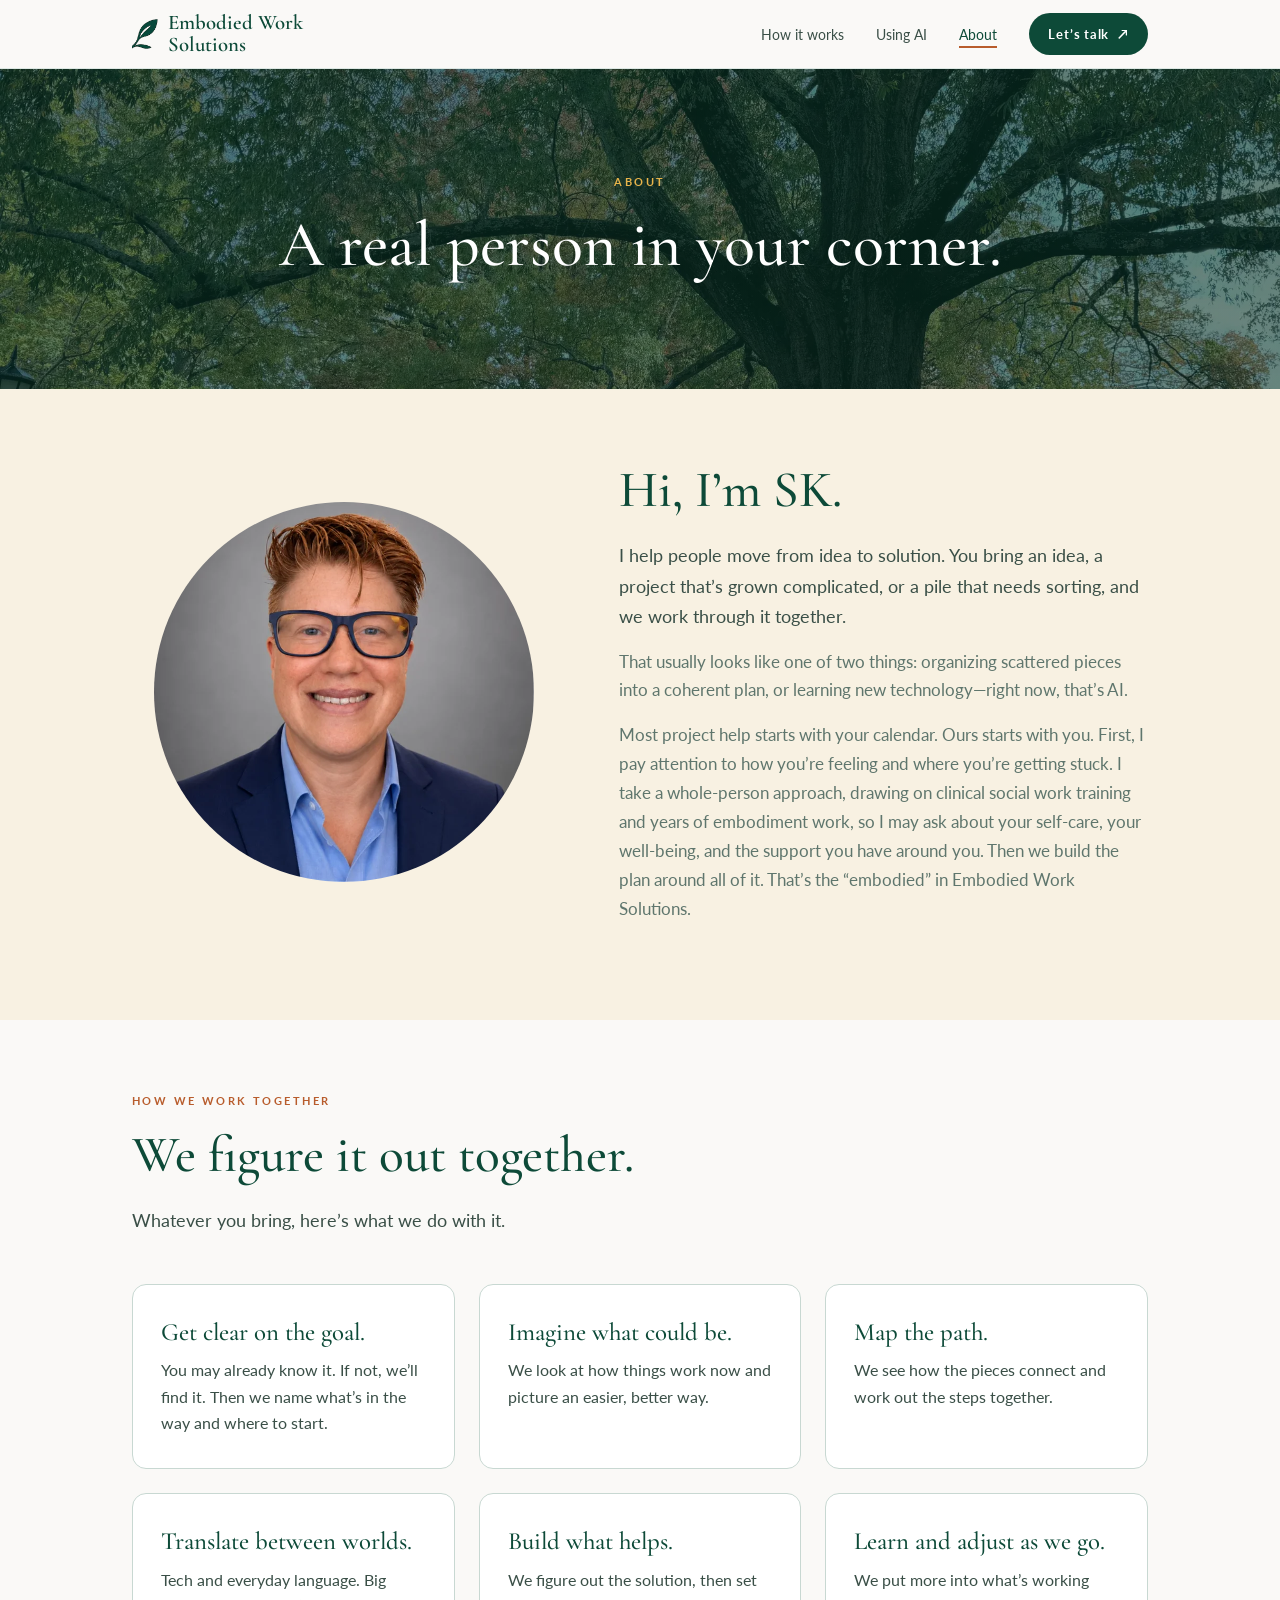
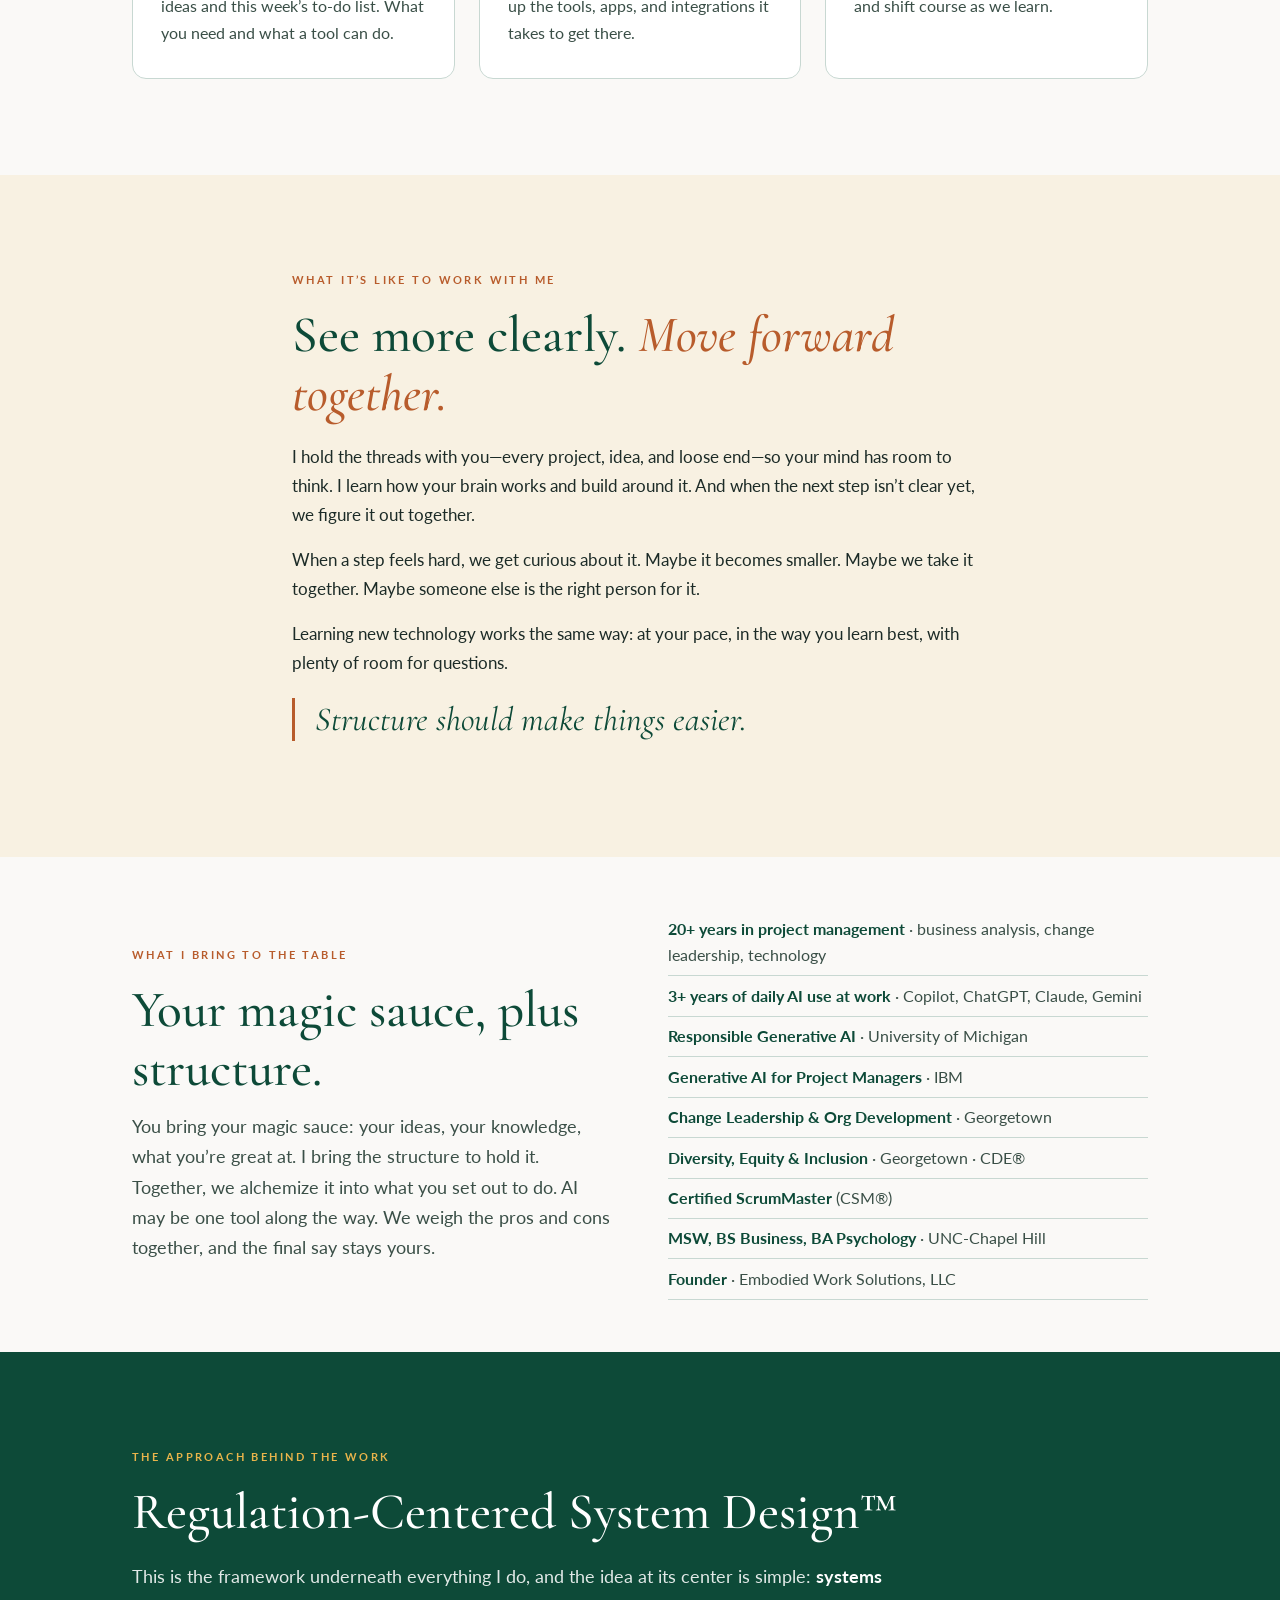
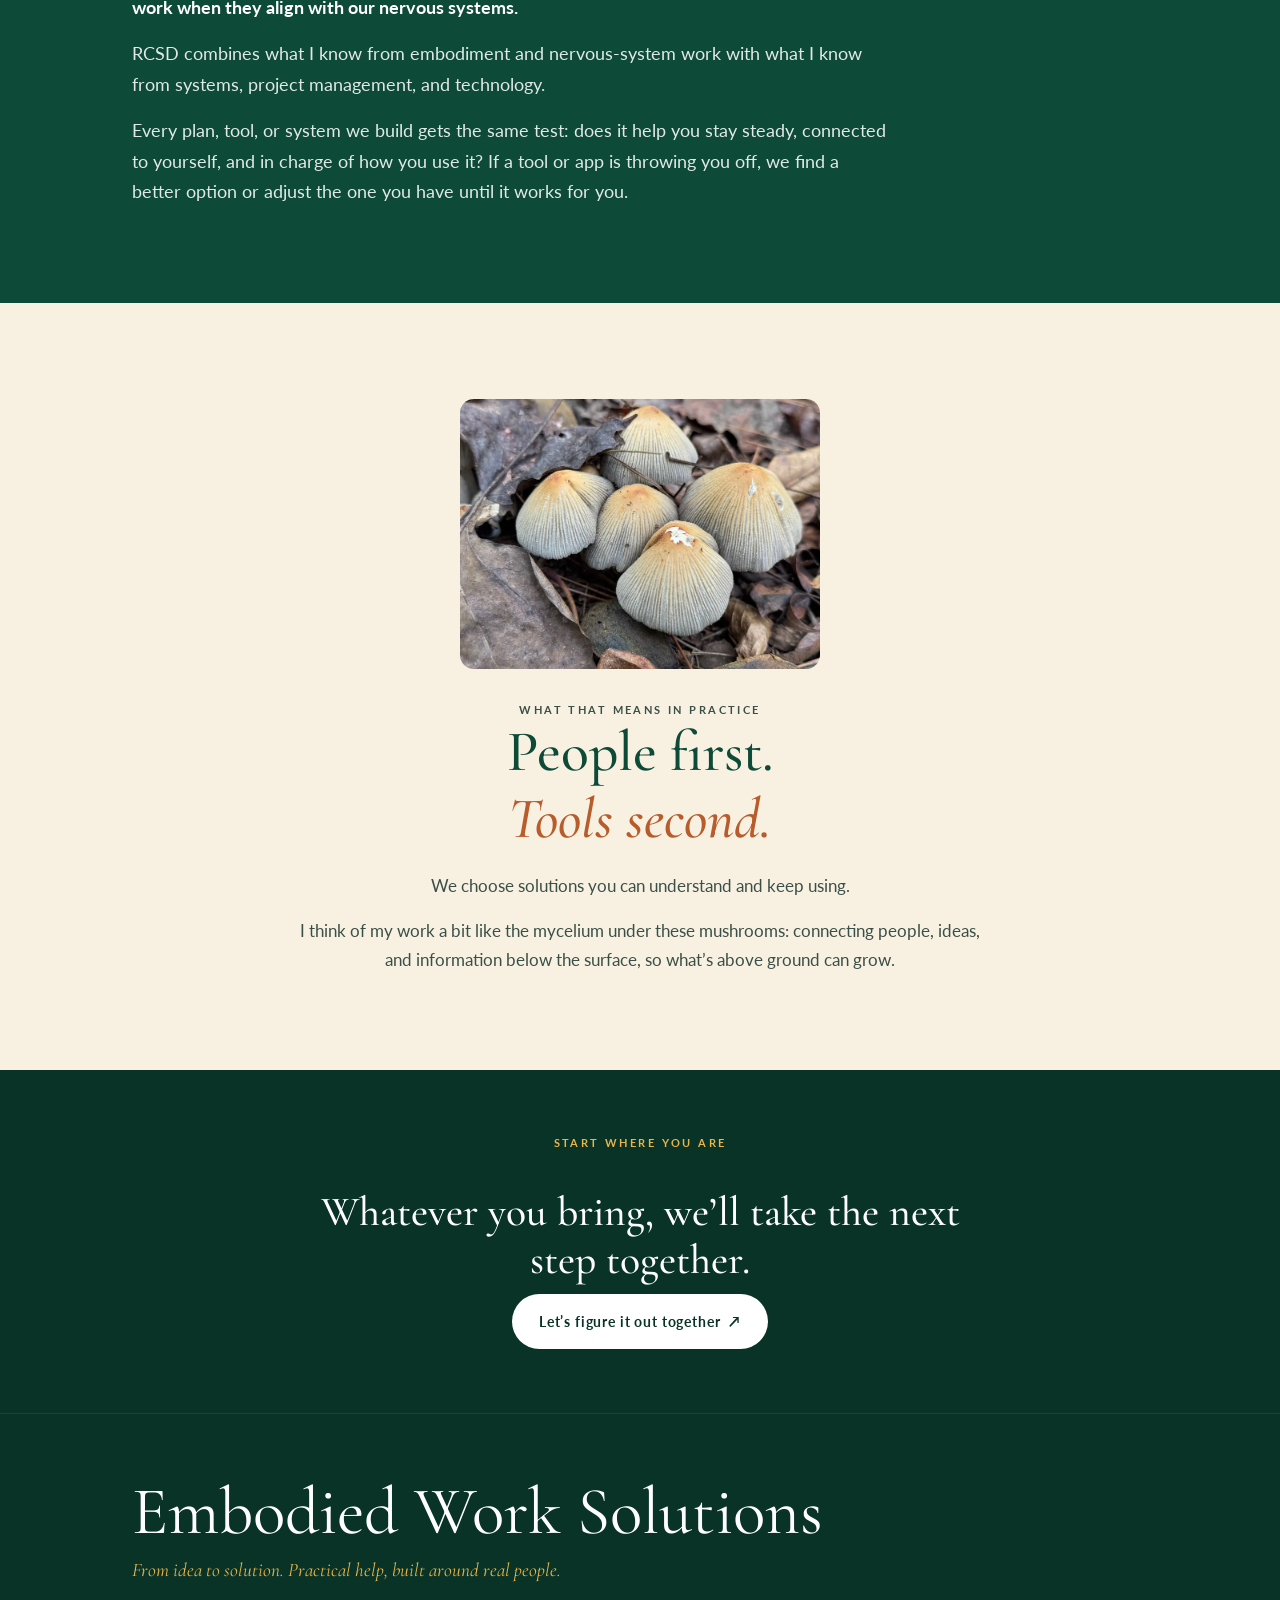
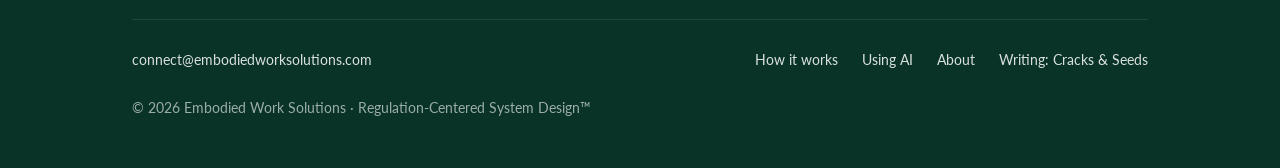
==== about.html @ 218206a4 "Site-wide duplication pass - Home: new intro line, shorter idea-box intro, RCSD named not re-explain" ====
<!DOCTYPE html>
<html lang="en">
<head>
<meta charset="UTF-8" />
<meta name="viewport" content="width=device-width, initial-scale=1.0" />
<title>About · Embodied Work Solutions</title>
  <meta property="og:type" content="website" />
  <meta property="og:site_name" content="Embodied Work Solutions" />
  <meta property="og:title" content="Embodied Work Solutions · From idea to solution" />
  <meta property="og:description" content="What have you been putting off because you don’t know where to start? I’ll help you turn that vision into concrete steps." />
  <meta property="og:image" content="http://embodiedworksolutions.com/assets/share-forest-2.jpg" />
  <meta property="og:image:width" content="1200" />
  <meta property="og:image:height" content="630" />
  <meta property="og:image:alt" content="Embodied Work Solutions — From idea to solution, over a sunlit green forest" />
  <meta name="twitter:card" content="summary_large_image" />
  <meta name="twitter:image" content="http://embodiedworksolutions.com/assets/share-forest-2.jpg" />
  <meta name="description" content="Hi, I’m SK. I help people move from idea to solution: imagining what could be, seeing more clearly, and taking the next steps together. People first. Tools second." />
<link rel="icon" type="image/webp" href="assets/leaf.webp" />
<link rel="preconnect" href="https://fonts.googleapis.com" />
<link rel="preconnect" href="https://fonts.gstatic.com" crossorigin />
<link href="https://fonts.googleapis.com/css2?family=Cormorant+Garamond:ital,wght@0,400;0,500;0,600;1,400;1,500&family=Lato:wght@300;400;700&display=swap" rel="stylesheet" />
<style>
  *, *::before, *::after { box-sizing: border-box; margin: 0; padding: 0; }
  :root {
    --forest: #0d4a38; --forest-dark: #083326; --forest-mid: #1a6b52;
    --forest-light: #e6f0ec; --forest-pale: #f4f8f6;
    --terracotta: #b85c2c; --terracotta-light: #d4773e; --honey: #e8b44b;
    --sand: #f8f1e2; --warm-white: #faf9f7; --off-white: #f2f0eb;
    --text-dark: #1c2b27; --text-mid: #3a4f47; --text-muted: #5f766d;
    --border: #c8d8d2; --rule: #dde8e4;
    --serif: 'Cormorant Garamond', Georgia, serif; --sans: 'Lato', system-ui, sans-serif;
  }
  html { scroll-behavior: smooth; scroll-padding-top: 76px; }
  @media (prefers-reduced-motion: reduce) { html { scroll-behavior: auto; } * { transition: none !important; } }
  body { font-family: var(--sans); color: var(--text-dark); background: var(--warm-white); line-height: 1.7; font-size: 17px; }
  a:focus-visible, button:focus-visible, summary:focus-visible { outline: 2px solid var(--terracotta-light); outline-offset: 3px; }
  img { display: block; max-width: 100%; height: auto; }
  .skip { position: absolute; left: -9999px; top: 0; background: var(--forest); color: #fff; padding: .5rem 1rem; z-index: 200; }
  .skip:focus { left: 1rem; top: .5rem; }

  .wrap { max-width: 1080px; margin: 0 auto; padding: 0 2rem; }
  .narrow { max-width: 760px; }
  section { padding: 6rem 0; }
  .eyebrow { font-size: 11px; letter-spacing: .22em; text-transform: uppercase; color: var(--terracotta); margin-bottom: 1rem; font-weight: 700; }
  h1, h2, h3 { font-family: var(--serif); font-weight: 500; color: var(--forest); line-height: 1.15; }
  h2 { font-size: clamp(2.1rem, 4.4vw, 3.2rem); margin-bottom: 1.25rem; }
  h3 { font-size: 1.55rem; line-height: 1.25; margin-bottom: .6rem; }
  p.lede { font-size: 1.12rem; color: var(--text-mid); max-width: 680px; }
  p + p { margin-top: 1rem; }
  .muted { color: var(--text-muted); }

  .btn { display: inline-flex; align-items: center; gap: .55rem; background: var(--forest); color: #fff; text-decoration: none; padding: .95rem 1.7rem; font-size: 14px; letter-spacing: .06em; font-weight: 700; border-radius: 999px; transition: background .2s; }
  .btn:hover { background: var(--forest-mid); }
  .btn.warm { background: var(--terracotta); }
  .btn.warm:hover { background: var(--terracotta-light); }
  .btn.ghost { background: transparent; color: var(--forest); border: 1.5px solid var(--forest); }
  .btn.ghost:hover { background: var(--forest-light); }
  .btn.light { background: #fff; color: var(--forest-dark); }
  .btn.light:hover { background: var(--sand); }
  .arrow { font-family: var(--sans); }
  .micro { font-size: 13px; color: var(--text-muted); letter-spacing: .03em; margin-top: 1.1rem; }
  .micro span + span::before { content: "·"; margin: 0 .6rem; color: var(--terracotta-light); }

  /* NAV */
  nav { position: sticky; top: 0; z-index: 100; background: rgba(250,249,247,.95); backdrop-filter: blur(6px); border-bottom: 1px solid var(--rule); }
  nav .wrap { display: flex; align-items: center; justify-content: space-between; height: 68px; }
  .brand { display: flex; align-items: center; gap: .6rem; text-decoration: none; color: var(--forest); font-family: var(--serif); font-size: 1.3rem; line-height: 1.05; font-weight: 600; }
  .brand img { height: 30px; width: auto; }
  .nav-links { display: flex; gap: 2rem; list-style: none; align-items: center; }
  .nav-links a { color: var(--text-mid); text-decoration: none; font-size: 14px; }
  .nav-links a:hover { color: var(--forest); }
  .nav-links .btn { color: #fff; padding: .6rem 1.2rem; font-size: 13px; }

  /* HERO */
  .hero { padding: 7rem 0 6rem; background: var(--sand); position: relative; overflow: hidden; }
  .hero::after { content: ""; position: absolute; right: -120px; top: -80px; width: 460px; height: 460px; border-radius: 50%; background: radial-gradient(circle, rgba(232,180,75,.22), rgba(232,180,75,0) 70%); pointer-events: none; }
  .hero h1 { font-size: clamp(2.8rem, 6.4vw, 4.8rem); max-width: 820px; margin-bottom: 1.5rem; }
  .hero h1 em { color: var(--terracotta); }
  .hero p.lede { font-size: 1.2rem; margin-bottom: 2.25rem; }
  .hero .actions { display: flex; gap: 1rem; flex-wrap: wrap; }

  /* MESSY MIDDLE */
  .quotes { display: grid; grid-template-columns: repeat(2, 1fr); gap: 1.25rem; margin: 2.75rem 0 2rem; }
  .q { background: #fff; border: 1px solid var(--border); border-radius: 14px; padding: 1.6rem 1.75rem; display: flex; gap: 1.25rem; align-items: baseline; }
  .q .n { font-family: var(--serif); font-size: 1.6rem; color: var(--terracotta-light); }
  .q p { font-family: var(--serif); font-size: 1.45rem; color: var(--forest); line-height: 1.3; font-style: italic; }
  .bridge { font-family: var(--serif); font-size: 1.4rem; color: var(--forest); }
  .bridge a { color: var(--terracotta); text-decoration: none; }
  .pills { display: flex; flex-wrap: wrap; gap: .6rem; list-style: none; margin-top: 1.75rem; }
  .pills li { font-size: 13px; color: var(--forest); background: var(--forest-light); padding: .45rem 1rem; border-radius: 999px; }

  /* SOUND FAMILIAR */
  .familiar { background: var(--forest-pale); }
  .split { display: grid; grid-template-columns: 1.1fr 1fr; gap: 4rem; align-items: start; }
  .split .photo img { width: 100%; aspect-ratio: 4 / 5; object-fit: cover; border-radius: 16px; }
  .turn { font-family: var(--serif); font-size: 1.5rem; color: var(--forest); font-style: italic; margin-top: 1.5rem; }
  .signs { list-style: none; margin-top: 2.25rem; display: grid; gap: 1.1rem; }
  .signs li { padding-left: 1.4rem; border-left: 2px solid var(--terracotta-light); color: var(--text-mid); }
  .signs strong { color: var(--forest); }

  /* HELP AREAS */
  .areas { display: grid; grid-template-columns: 1fr 1fr; gap: 1.75rem; margin-top: 3rem; }
  .area { background: #fff; border: 1px solid var(--border); border-radius: 16px; overflow: hidden; display: flex; flex-direction: column; }
  .area img { width: 100%; aspect-ratio: 16 / 9; object-fit: cover; }
  .area .body { padding: 2rem; }
  .tag { display: inline-block; font-size: 11px; letter-spacing: .16em; text-transform: uppercase; color: var(--terracotta); font-weight: 700; margin-bottom: .75rem; }
  .area ul { list-style: none; margin-top: 1.25rem; border-top: 1px solid var(--rule); }
  .area li { padding: .7rem 0 .7rem 1.6rem; border-bottom: 1px solid var(--rule); position: relative; color: var(--text-mid); font-size: .97rem; }
  .area li::before { content: "→"; position: absolute; left: 0; color: var(--terracotta-light); }
  .note { margin-top: 2rem; font-family: var(--serif); font-size: 1.3rem; color: var(--forest); text-align: center; }

  /* NUMBERED TRIO / STEPS */
  .support { background: var(--off-white); }
  .trio { display: grid; grid-template-columns: repeat(3, 1fr); gap: 1.5rem; margin-top: 3rem; }
  .card { background: #fff; border: 1px solid var(--border); border-radius: 14px; padding: 2rem 1.75rem; }
  .card .n { font-family: var(--serif); font-size: 2.6rem; line-height: 1; color: var(--terracotta-light); opacity: .7; margin-bottom: 1rem; }
  .card p { color: var(--text-mid); font-size: .97rem; }
  .steps { display: grid; grid-template-columns: repeat(4, 1fr); gap: 1.5rem; margin: 3rem 0 2.5rem; }
  .step { border-top: 2px solid var(--forest); padding-top: 1.25rem; }
  .step .label { font-size: 11px; letter-spacing: .18em; font-weight: 700; color: var(--terracotta); margin-bottom: .6rem; }
  .step h3 { font-size: 1.4rem; }
  .step p { color: var(--text-mid); font-size: .95rem; }

  /* WAYS */
  .ways { background: var(--forest-pale); }
  .ways .card h3 { font-size: 1.45rem; }
  .ways .card .tag { margin-bottom: .4rem; }
  .fineprint { margin-top: 2rem; color: var(--text-muted); font-size: .95rem; max-width: 720px; }

  /* REALLY FOR */
  .reallyfor { background: var(--forest); color: #fff; }
  .reallyfor .eyebrow { color: var(--honey); }
  .reallyfor h2 { color: #fff; }
  .reallyfor p { color: rgba(255,255,255,.82); }
  .reallyfor .split { align-items: center; }
  .reallyfor .photo img { aspect-ratio: 4 / 3; }
  .pull { font-family: var(--serif); font-style: italic; font-size: clamp(1.6rem, 3vw, 2.1rem); line-height: 1.3; color: #fff; border-left: 3px solid var(--honey); padding-left: 1.25rem; margin-top: 2rem; }
  .caption { margin-top: .9rem; font-size: 13px; color: rgba(255,255,255,.65); letter-spacing: .04em; }

  /* ABOUT */
  .about .split { grid-template-columns: 1fr 1.25fr; align-items: center; }
  .about .photo img { width: min(100%, 380px); aspect-ratio: 1 / 1; object-fit: cover; border-radius: 50%; margin: 0 auto; }
  .about .skills { margin-top: 1.75rem; }

  /* APPROACH */
  .approach { background: var(--sand); text-align: center; }
  .approach h2 { font-size: clamp(2.4rem, 5vw, 3.6rem); }
  .approach h2 span { display: block; color: var(--terracotta); font-style: italic; }
  .approach p { color: var(--text-mid); max-width: 680px; margin: 0 auto; }

  /* FAQ */
  .faq details { border-bottom: 1px solid var(--rule); padding: 1.25rem 0; }
  .faq details:first-of-type { border-top: 1px solid var(--rule); margin-top: 2rem; }
  .faq summary { cursor: pointer; list-style: none; font-family: var(--serif); font-size: 1.45rem; color: var(--forest); display: flex; justify-content: space-between; gap: 1rem; }
  .faq summary::-webkit-details-marker { display: none; }
  .faq summary::after { content: "+"; color: var(--terracotta); font-family: var(--sans); font-size: 1.4rem; line-height: 1; }
  .faq details[open] summary::after { content: "–"; }
  .faq details p { color: var(--text-mid); margin-top: .75rem; max-width: 680px; }

  /* FINAL CTA */
  .final { background: var(--forest-dark); color: #fff; text-align: center; padding: 6.5rem 0; }
  .final .eyebrow { color: var(--honey); }
  .final h2 { color: #fff; font-size: clamp(2.2rem, 5vw, 3.4rem); }
  .final p { color: rgba(255,255,255,.78); max-width: 620px; margin: 0 auto 2.25rem; }
  .checks { display: flex; justify-content: center; flex-wrap: wrap; gap: .5rem 1.75rem; list-style: none; margin-top: 1.75rem; color: rgba(255,255,255,.8); font-size: 14px; }
  .checks li::before { content: "✓"; color: var(--honey); margin-right: .45rem; }

  .page-top { background: var(--sand); padding-top: 5.5rem; }
  .page-top h1 { font-size: clamp(2.6rem, 5.6vw, 4rem); margin-bottom: 1.25rem; }
  .nav-links a[aria-current="page"]:not(.btn) { color: var(--forest); border-bottom: 2px solid var(--terracotta); padding-bottom: 3px; }
  .contact-extra { text-align: center; }
  .contact-extra p { color: var(--text-mid); }
  .contact-extra a { color: var(--forest); font-weight: 700; }

  /* BLEND: photos + feelings */
  .band { width: 100%; height: clamp(150px, 26vw, 300px); overflow: hidden; background: var(--forest-dark); }
  .band img { width: 100%; height: 100%; object-fit: cover; }
  .feel-intro { text-align: center; max-width: 720px; margin: 0 auto; }
  .feel-intro .pull { margin-left: auto; margin-right: auto; }
  .picture-grid { display: grid; grid-template-columns: repeat(3, 1fr); gap: 1.5rem; margin: 3rem 0 2rem; }
  .vignette { background: #fff; border: 1px solid var(--border); border-radius: 14px; overflow: hidden; }
  .vignette img { width: 100%; aspect-ratio: 4 / 3; object-fit: cover; }
  .vignette .vt { padding: 1.4rem 1.6rem 1.75rem; }
  .vignette h3.feel { font-family: 'Cormorant Garamond', serif; font-style: italic; font-weight: 500; font-size: 2rem; line-height: 1; color: var(--terracotta); margin-bottom: .6rem; }
  .vignette p { font-family: 'Cormorant Garamond', serif; font-size: 1.25rem; line-height: 1.4; color: var(--forest); }
  .feel-close { text-align: center; font-family: 'Cormorant Garamond', serif; font-style: italic; font-size: 1.5rem; color: var(--forest); }
  .step img { width: 100%; aspect-ratio: 3 / 2; object-fit: cover; border-radius: 10px; margin-bottom: 1rem; }
  .step.has-photo { border-top: 0; padding-top: 0; }
  .step.has-photo .label { border-top: 2px solid var(--forest); padding-top: 1rem; }
  .approach .mark { width: min(100%, 360px); aspect-ratio: 4 / 3; object-fit: cover; border-radius: 14px; margin: 0 auto 2rem; }
  @media (max-width: 900px) { .picture-grid { grid-template-columns: repeat(2, 1fr); } }
  @media (max-width: 560px) { .picture-grid { grid-template-columns: 1fr; } }

  .ai-terms .cols { display: grid; grid-template-columns: 1fr 1fr; gap: 3.5rem; margin-top: 2.5rem; }
  .ai-terms h3 { font-size: 1.5rem; margin-bottom: 1rem; }
  .ai-terms ul { list-style: none; padding: 0; }
  .ai-terms li { border-left: 2px solid var(--terracotta); padding: .15rem 0 .15rem 1rem; margin-bottom: 1rem; color: var(--text-mid); }
  .ai-terms li strong { color: var(--forest); }
  .ai-terms .honest { margin-top: 2.5rem; padding: 1.75rem 2rem; background: var(--sand); border-radius: 14px; }
  .ai-terms .honest p { margin: 0; }
  .ai-terms a { color: var(--forest); font-weight: 700; }
  @media (max-width: 900px) { .ai-terms .cols { grid-template-columns: 1fr; gap: 1.5rem; } }

  /* PHOTO HEADERS (green overlay) */
  .photo-head { background-size: cover; background-position: center; color: #fff; text-align: center; padding: 6.5rem 0 5.5rem; }
  .photo-head .wrap { max-width: 820px; }
  .photo-head .eyebrow { color: var(--honey); }
  .photo-head h1 { color: #fff; font-size: clamp(2.6rem, 5.6vw, 4rem); margin-bottom: 1.25rem; }
  .photo-head h1 em { color: var(--honey); }
  .photo-head p.lede { color: rgba(255,255,255,.88); margin: 0 auto; }
  .photo-head .btn { margin-top: 2rem; }
  .photo-head .checks { margin-top: 1.25rem; }
  .hero.has-photo { background-size: cover; background-position: center; }
  .hero.has-photo::after { display: none; }
  .hero.has-photo h1 { color: #fff; }
  .hero.has-photo h1 em { color: var(--honey); }
  .hero.has-photo .eyebrow { color: var(--honey); }
  .hero.has-photo p.lede { color: rgba(255,255,255,.9); }
  .hero.has-photo .btn.ghost { color: #fff; border-color: rgba(255,255,255,.8); }
  .hero.has-photo .btn.ghost:hover { background: rgba(255,255,255,.12); }
  .hero.has-photo .micro { color: rgba(255,255,255,.78); }
  .hero.has-photo .micro span + span::before { color: var(--honey); }
  .page-body { background: var(--sand); padding-top: 4.5rem; }
  .areas.three { grid-template-columns: repeat(3, 1fr); }
  .org-note { margin-top: 2.5rem; padding: 1.6rem 2rem; background: #fff; border: 1px solid var(--border); border-radius: 14px; color: var(--text-mid); }
  .org-note strong { color: var(--forest); }
  .welcome { margin-top: 2rem; padding: 1.25rem 1.5rem; background: var(--sand); border-radius: 12px; color: var(--text-mid); }
  .welcome strong { color: var(--forest); }
  .card.start { border: 2px solid var(--terracotta); }
  .card .price { font-family: 'Cormorant Garamond', serif; font-size: 2rem; color: var(--terracotta); line-height: 1; margin: .2rem 0 .8rem; }
  @media (max-width: 1000px) { .areas.three { grid-template-columns: 1fr; } }

  /* HUMAN IN AI */
  .human { background: var(--warm-white); }
  .human .split { grid-template-columns: .8fr 1.2fr; align-items: center; }
  .human .portrait img { width: min(100%, 360px); aspect-ratio: 1 / 1; object-fit: cover; border-radius: 50%; margin: 0 auto; }
  .human h2 em { color: var(--terracotta); }
  .human ul.terms { list-style: none; padding: 0; margin: 1.5rem 0; }
  .human ul.terms li { border-left: 2px solid var(--terracotta); padding: .1rem 0 .1rem 1rem; margin-bottom: .8rem; color: var(--text-mid); }
  .human .pull { margin: 1.25rem 0; color: var(--forest); border-left-color: var(--terracotta); }
  .human a.more { color: var(--forest); font-weight: 700; }
  .first-ai { background: var(--warm-white); }
  .first-ai ol { list-style: none; padding: 0; counter-reset: f; display: grid; grid-template-columns: repeat(2, 1fr); gap: 1.25rem; margin-top: 2.5rem; }
  .first-ai li { counter-increment: f; background: #fff; border: 1px solid var(--border); border-radius: 14px; padding: 1.5rem 1.6rem 1.5rem 4.2rem; position: relative; color: var(--text-mid); }
  .first-ai li::before { content: counter(f, decimal-leading-zero); position: absolute; left: 1.4rem; top: 1.3rem; font-family: var(--serif); font-size: 1.6rem; color: var(--terracotta-light); }
  .first-ai li strong { display: block; color: var(--forest); font-family: var(--serif); font-size: 1.3rem; font-weight: 500; margin-bottom: .3rem; }
  .faq h3.group { font-size: .85rem; letter-spacing: .16em; text-transform: uppercase; font-family: 'Lato', sans-serif; font-weight: 700; color: var(--terracotta); margin: 2.5rem 0 .5rem; }
  .faq .read-more { margin-top: 1.25rem; color: var(--text-mid); }
  .faq .read-more a { color: var(--forest); font-weight: 700; }
  @media (max-width: 900px) { .human .split { grid-template-columns: 1fr; } .first-ai ol { grid-template-columns: 1fr; } }

  /* ALIGN PASS */
  .newgoogle { background: var(--warm-white); }
  .newgoogle .split { grid-template-columns: 1.1fr .9fr; gap: 4rem; align-items: start; }
  .newgoogle ul.good { list-style: none; padding: 0; margin: 0; }
  .newgoogle ul.good li { border-left: 2px solid var(--honey); padding: .15rem 0 .15rem 1rem; margin-bottom: .9rem; color: var(--text-mid); }
  .newgoogle h3 { font-size: 1.4rem; margin-bottom: 1rem; }
  .paths { display: grid; grid-template-columns: 1fr 1fr; gap: 1.5rem; margin-top: 3rem; }
  .path { background: var(--sand); border-radius: 14px; padding: 2rem 2rem 2.2rem; }
  .path .tag { display: block; font-size: .78rem; letter-spacing: .16em; text-transform: uppercase; font-weight: 700; color: var(--terracotta); margin-bottom: .6rem; }
  .path h3 { font-size: 1.6rem; margin-bottom: .6rem; }
  .path p { color: var(--text-mid); margin: 0; }
  .skeptic-note { margin-top: 1.5rem; text-align: center; color: var(--text-mid); font-style: italic; font-family: var(--serif); font-size: 1.3rem; }
  .creds { background: var(--warm-white); }
  .creds .cols3 { display: grid; grid-template-columns: 1.2fr 1fr 1fr; gap: 3rem; margin-top: 2.5rem; }
  .creds h3 { font-size: 1.35rem; margin-bottom: 1rem; }
  .creds ul { list-style: none; padding: 0; margin: 0; }
  .creds li { padding: .55rem 0; border-bottom: 1px solid var(--border); color: var(--text-mid); }
  .creds li strong { color: var(--forest); display: block; }
  .creds .role { color: var(--forest); font-weight: 700; margin-bottom: .2rem; }
  .creds .when { font-size: .9rem; color: var(--text-mid); margin-bottom: .9rem; }
  @media (max-width: 900px) { .newgoogle .split, .paths, .creds .cols3 { grid-template-columns: 1fr; gap: 1.5rem; } }

  /* COMPACT CREDS + RESOURCES */
  .creds2 { background: var(--warm-white); padding: 3.25rem 0; }
  .creds2 h2 { margin-bottom: .75rem; }
  .creds2 .lede { max-width: 760px; }
  .creds-split { display: grid; grid-template-columns: 1fr 1fr; gap: 3.5rem; align-items: center; }
  .cred-list { list-style: none; padding: 0; margin: 0; }
  .cred-list li { padding: .4rem 0; border-bottom: 1px solid var(--border); color: var(--text-mid); font-size: .98rem; }
  .cred-list li strong { color: var(--forest); }
  .resources { background: var(--warm-white); }
  .res-list { list-style: none; padding: 0; margin: 2rem 0 0; display: grid; grid-template-columns: 1fr 1fr; gap: 1rem 2.5rem; }
  .res-list li { border-left: 2px solid var(--honey); padding: .2rem 0 .2rem 1rem; color: var(--text-mid); }
  .res-list a { color: var(--forest); font-weight: 700; }
  @media (max-width: 900px) { .creds-split, .res-list { grid-template-columns: 1fr; gap: 1.5rem; } }

  .final p.messy, .photo-head p.messy { font-family: var(--serif); font-style: italic; font-size: clamp(1.5rem, 2.6vw, 1.9rem); color: var(--honey); margin-top: 1.25rem; }
  .final .wrap > p + p { margin-top: .9rem; }

  .different { background: var(--forest); color: #fff; }
  .different .eyebrow { color: var(--honey); }
  .different h2 { color: #fff; max-width: 820px; }
  .different h2 em { color: var(--honey); }
  .different p.lede { color: rgba(255,255,255,.88); max-width: 760px; }
  .pillars { list-style: none; padding: 0; margin: 2.25rem 0 0; display: grid; grid-template-columns: repeat(3, 1fr); gap: 1.5rem; }
  .pillars li { border-left: 2px solid var(--honey); padding: .2rem 0 .2rem 1.1rem; color: rgba(255,255,255,.86); }
  .pillars li strong { display: block; color: #fff; font-family: var(--serif); font-size: 1.4rem; font-weight: 500; margin-bottom: .3rem; }
  .different a.more { display: inline-block; margin-top: 2rem; color: var(--honey); font-weight: 700; }
  @media (max-width: 900px) { .pillars { grid-template-columns: 1fr; } }

  .final.compact { padding: 4rem 0; }
  .final.compact h2 { font-size: clamp(1.9rem, 3.6vw, 2.6rem); margin-bottom: .6rem; }
  .final.compact p.messy { margin: 0 auto 1.5rem; text-align: center; max-width: none; }

  /* FOOTER */
  footer { background: var(--forest-dark); border-top: 1px solid rgba(255,255,255,.08); color: rgba(255,255,255,.6); padding: 4rem 0 3rem; }
  .wordmark { font-family: var(--serif); font-size: clamp(2.4rem, 6vw, 4.2rem); color: #fff; line-height: 1; }
  .tagline { font-family: var(--serif); font-style: italic; font-size: 1.2rem; color: var(--honey); margin: .6rem 0 2rem; }
  .foot-row { display: flex; justify-content: space-between; flex-wrap: wrap; gap: 1.5rem; border-top: 1px solid rgba(255,255,255,.1); padding-top: 1.75rem; font-size: 14px; }
  footer a { color: rgba(255,255,255,.85); text-decoration: none; }
  footer a:hover { color: #fff; }
  .foot-links { display: flex; gap: 1.5rem; flex-wrap: wrap; }

  @media (max-width: 900px) {
    .steps { grid-template-columns: repeat(2, 1fr); }
    .split, .about .split { grid-template-columns: 1fr; gap: 2.5rem; }
    .split .photo img { aspect-ratio: 16 / 10; }
    .about .photo img { max-width: 280px; aspect-ratio: 1 / 1; }
  }
  @media (max-width: 760px) {
    section { padding: 4.5rem 0; }
    .wrap { padding: 0 1.25rem; }
    .nav-links li:not(:last-child) { display: none; }
    .brand span { display: none; }
    .quotes, .areas, .trio { grid-template-columns: 1fr; }
    .hero { padding: 5rem 0 4.5rem; }
  }
  @media (max-width: 480px) { .steps { grid-template-columns: 1fr; } }

  /* MOBILE MENU */
  .menu-toggle { display: none; }
  @media (max-width: 760px) {
    nav .wrap .nav-links { margin-left: auto; }
    .menu-toggle { display: inline-flex; flex-direction: column; justify-content: center; gap: 5px; width: 44px; height: 44px; margin-left: .6rem; padding: 0 12px; background: transparent; border: 1px solid var(--rule); border-radius: 999px; cursor: pointer; }
    .menu-toggle span { display: block; height: 2px; background: var(--forest); border-radius: 2px; transition: transform .2s ease, opacity .2s ease; }
    .menu-toggle[aria-expanded="true"] span:nth-child(1) { transform: translateY(7px) rotate(45deg); }
    .menu-toggle[aria-expanded="true"] span:nth-child(2) { opacity: 0; }
    .menu-toggle[aria-expanded="true"] span:nth-child(3) { transform: translateY(-7px) rotate(-45deg); }
    .mobile-menu { border-top: 1px solid var(--rule); background: rgba(250,249,247,.98); }
    .mobile-menu ul { list-style: none; margin: 0; padding: .25rem 1.25rem 1rem; }
    .mobile-menu a { display: block; padding: .9rem 0; font-size: 17px; color: var(--forest); text-decoration: none; border-bottom: 1px solid var(--rule); }
    .mobile-menu li:last-child a { border-bottom: 0; }
    .mobile-menu a[aria-current="page"] { color: var(--terracotta); font-weight: 700; }
  }
  @media (min-width: 761px) { .mobile-menu { display: none !important; } }
</style>
</head>
<body>
<a class="skip" href="#main">Skip to content</a>

<nav aria-label="Main">
  <div class="wrap">
    <a href="index.html" class="brand"><img src="assets/leaf.webp" alt="" /><span>Embodied Work<br>Solutions</span></a>
    <ul class="nav-links">
      <li><a href="how-it-works.html">How it works</a></li>
      <li><a href="ai.html">Using AI</a></li>
      <li><a href="about.html" aria-current="page">About</a></li>
      <li><a href="contact.html" class="btn">Let’s talk <span class="arrow">↗</span></a></li>
    </ul>
    <button class="menu-toggle" type="button" aria-expanded="false" aria-controls="mobile-menu" aria-label="Open menu"><span></span><span></span><span></span></button>
  </div>
  <div class="mobile-menu" id="mobile-menu" hidden>
    <ul>
      <li><a href="index.html">Home</a></li>
      <li><a href="how-it-works.html">How it works</a></li>
      <li><a href="ai.html">Using AI</a></li>
      <li><a href="about.html" aria-current="page">About</a></li>
      <li><a href="contact.html">Let’s talk</a></li>
    </ul>
  </div>
</nav>

<main id="main">

<header class="photo-head" style="background-image:linear-gradient(rgba(8,51,38,0.62),rgba(8,51,38,0.58)),url(assets/photos/header-about.webp)">
  <div class="wrap">
    <p class="eyebrow">About</p>
    <h1>A real person in your corner.</h1>
  </div>
</header>

<section class="page-body about" id="about">
  <div class="wrap split">
    <div class="photo"><img src="assets/photos/sk-headshot.webp" alt="SK smiling warmly, with swept-up copper hair and navy glasses, in a navy blazer and light blue shirt" width="720" height="720" loading="lazy" /></div>
    <div>
      <h2>Hi, I’m SK.</h2>
      <p class="lede">I help people move from idea to solution. You bring an idea, a project that’s grown complicated, or a pile that needs sorting, and we work through it together.</p>
      <p class="muted">That usually looks like one of two things: organizing scattered pieces into a coherent plan, or learning new technology—right now, that’s AI.</p>
      <p class="muted">Most project help starts with your calendar. Ours starts with you. First, I pay attention to how you’re feeling and where you’re getting stuck. I take a whole-person approach, drawing on clinical social work training and years of embodiment work, so I may ask about your self-care, your well-being, and the support you have around you. Then we build the plan around all of it. That’s the “embodied” in Embodied Work Solutions.</p>
    </div>
  </div>
</section>

<section class="page-body" id="together" style="background:var(--warm-white)">
  <div class="wrap">
    <p class="eyebrow">How we work together</p>
    <h2>We figure it out together.</h2>
    <p class="lede">Whatever you bring, here’s what we do with it.</p>
    <div class="trio">
      <div class="card"><h3>Get clear on the goal.</h3><p>You may already know it. If not, we’ll find it. Then we name what’s in the way and where to start.</p></div>
      <div class="card"><h3>Imagine what could be.</h3><p>We look at how things work now and picture an easier, better way.</p></div>
      <div class="card"><h3>Map the path.</h3><p>We see how the pieces connect and work out the steps together.</p></div>
      <div class="card"><h3>Translate between worlds.</h3><p>Tech and everyday language. Big ideas and this week’s to-do list. What you need and what a tool can do.</p></div>
      <div class="card"><h3>Build what helps.</h3><p>We figure out the solution, then set up the tools, apps, and integrations it takes to get there.</p></div>
      <div class="card"><h3>Learn and adjust as we go.</h3><p>We put more into what’s working and shift course as we learn.</p></div>
    </div>
  </div>
</section>

<section class="human" id="feel" style="background:var(--sand)">
  <div class="wrap narrow">
    <p class="eyebrow">What it’s like to work with me</p>
    <h2>See more clearly. <em>Move forward together.</em></h2>
    <p>I hold the threads with you—every project, idea, and loose end—so your mind has room to think. I learn how your brain works and build around it. And when the next step isn’t clear yet, we figure it out together.</p>
    <p>When a step feels hard, we get curious about it. Maybe it becomes smaller. Maybe we take it together. Maybe someone else is the right person for it.</p>
    <p>Learning new technology works the same way: at your pace, in the way you learn best, with plenty of room for questions.</p>
    <p class="pull">Structure should make things easier.</p>
    <!-- Testimonial: add here once received, in the writer's own words, with permission. -->
  </div>
</section>

<section class="creds2">
  <div class="wrap creds-split">
    <div>
    <p class="eyebrow">What I bring to the table</p>
    <h2>Your magic sauce, plus structure.</h2>
    <p class="lede">You bring your magic sauce: your ideas, your knowledge, what you’re great at. I bring the structure to hold it. Together, we alchemize it into what you set out to do. AI may be one tool along the way. We weigh the pros and cons together, and the final say stays yours.</p>
    </div>
    <ul class="cred-list">
      <li><strong>20+ years in project management</strong> · business analysis, change leadership, technology</li>
      <li><strong>3+ years of daily AI use at work</strong> · Copilot, ChatGPT, Claude, Gemini</li>
      <li><strong>Responsible Generative AI</strong> · University of Michigan</li>
      <li><strong>Generative AI for Project Managers</strong> · IBM</li>
      <li><strong>Change Leadership &amp; Org Development</strong> · Georgetown</li>
      <li><strong>Diversity, Equity &amp; Inclusion</strong> · Georgetown · CDE®</li>
      <li><strong>Certified ScrumMaster</strong> (CSM®)</li>
      <li><strong>MSW, BS Business, BA Psychology</strong> · UNC-Chapel Hill</li>
      <li><strong>Founder</strong> · Embodied Work Solutions, LLC</li>
    </ul>
  </div>
</section>

<section class="different" id="approach">
  <div class="wrap">
    <p class="eyebrow">The approach behind the work</p>
    <h2>Regulation-Centered System Design™</h2>
    <p class="lede">This is the framework underneath everything I do, and the idea at its center is simple: <strong style="color:#fff">systems work when they align with our nervous systems.</strong></p>
    <p class="lede">RCSD combines what I know from embodiment and nervous-system work with what I know from systems, project management, and technology.</p>
    <p class="lede">Every plan, tool, or system we build gets the same test: does it help you stay steady, connected to yourself, and in charge of how you use it? If a tool or app is throwing you off, we find a better option or adjust the one you have until it works for you.</p>
  </div>
</section>

<section class="approach">
  <div class="wrap narrow">
    <img class="mark" src="assets/photos/rcsd-mushrooms.webp" alt="A cluster of small mushrooms rising together from damp leaves, connected underground" loading="lazy" width="900" height="675" />
    <p class="eyebrow">What that means in practice</p>
    <h2>People first.<span>Tools second.</span></h2>
    <p>We choose solutions you can understand and keep using.</p>
    <p style="margin-top:1rem">I think of my work a bit like the mycelium under these mushrooms: connecting people, ideas, and information below the surface, so what’s above ground can grow.</p>
  </div>
</section>

<section class="final compact" id="talk">
  <div class="wrap narrow">
    <p class="eyebrow">Start where you are</p>
    <h2>Whatever you bring, we’ll take the next step together.</h2>
    <a href="contact.html" class="btn light">Let’s figure it out together <span class="arrow">↗</span></a>
  </div>
</section>

</main>

<footer>
  <div class="wrap">
    <p class="wordmark">Embodied Work Solutions</p>
    <p class="tagline">From idea to solution. Practical help, built around real people.</p>
    <div class="foot-row">
      <a href="mailto:connect@embodiedworksolutions.com">connect@embodiedworksolutions.com</a>
      <div class="foot-links">
        <a href="how-it-works.html">How it works</a><a href="ai.html">Using AI</a><a href="about.html">About</a>
        <a href="https://cracksandseeds.substack.com/" target="_blank" rel="noopener">Writing: Cracks &amp; Seeds</a>
      </div>
      <span>© 2026 Embodied Work Solutions · Regulation-Centered System Design™</span>
    </div>
  </div>
</footer>
<script>
(function () {
  var b = document.querySelector('.menu-toggle'), m = document.getElementById('mobile-menu');
  if (!b || !m) return;
  function set(open) { b.setAttribute('aria-expanded', String(open)); b.setAttribute('aria-label', open ? 'Close menu' : 'Open menu'); m.hidden = !open; }
  b.addEventListener('click', function () { set(b.getAttribute('aria-expanded') !== 'true'); });
  document.addEventListener('keydown', function (e) { if (e.key === 'Escape' && !m.hidden) { set(false); b.focus(); } });
})();
</script>
</body>
</html>
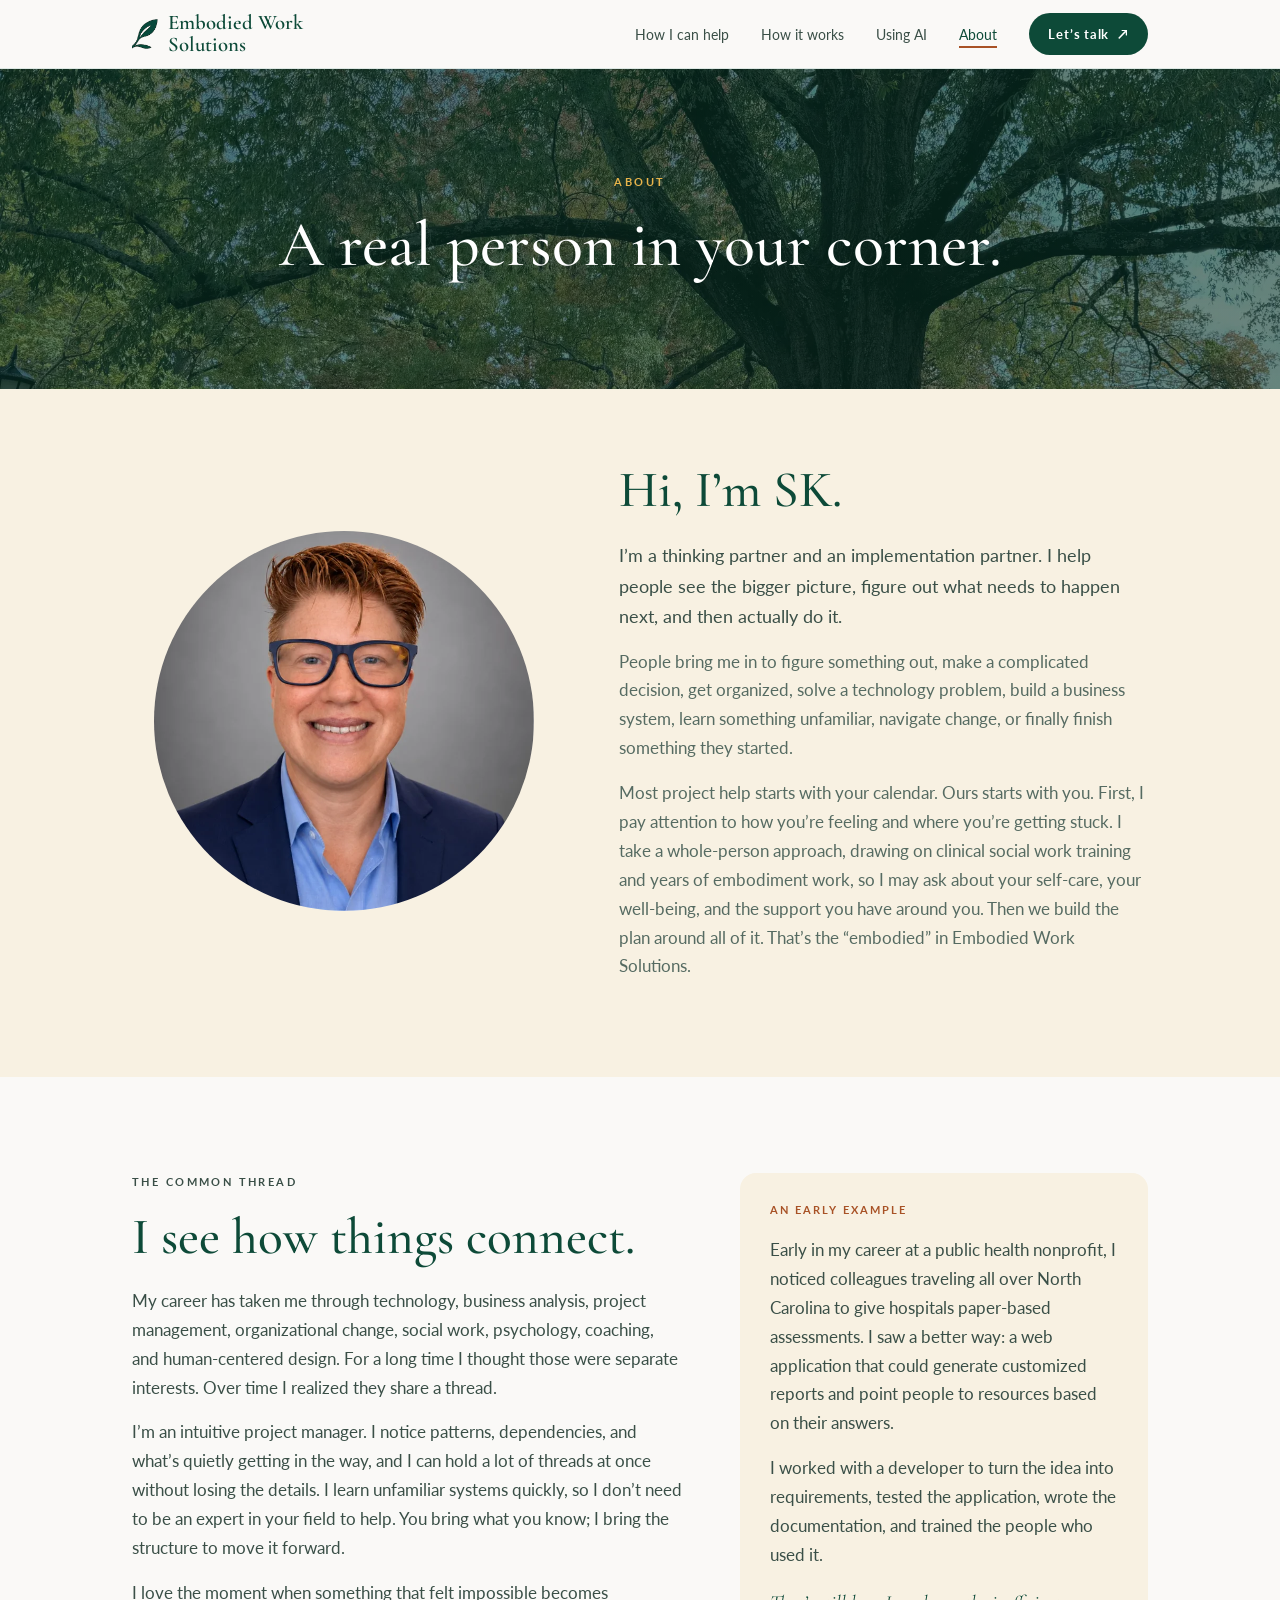
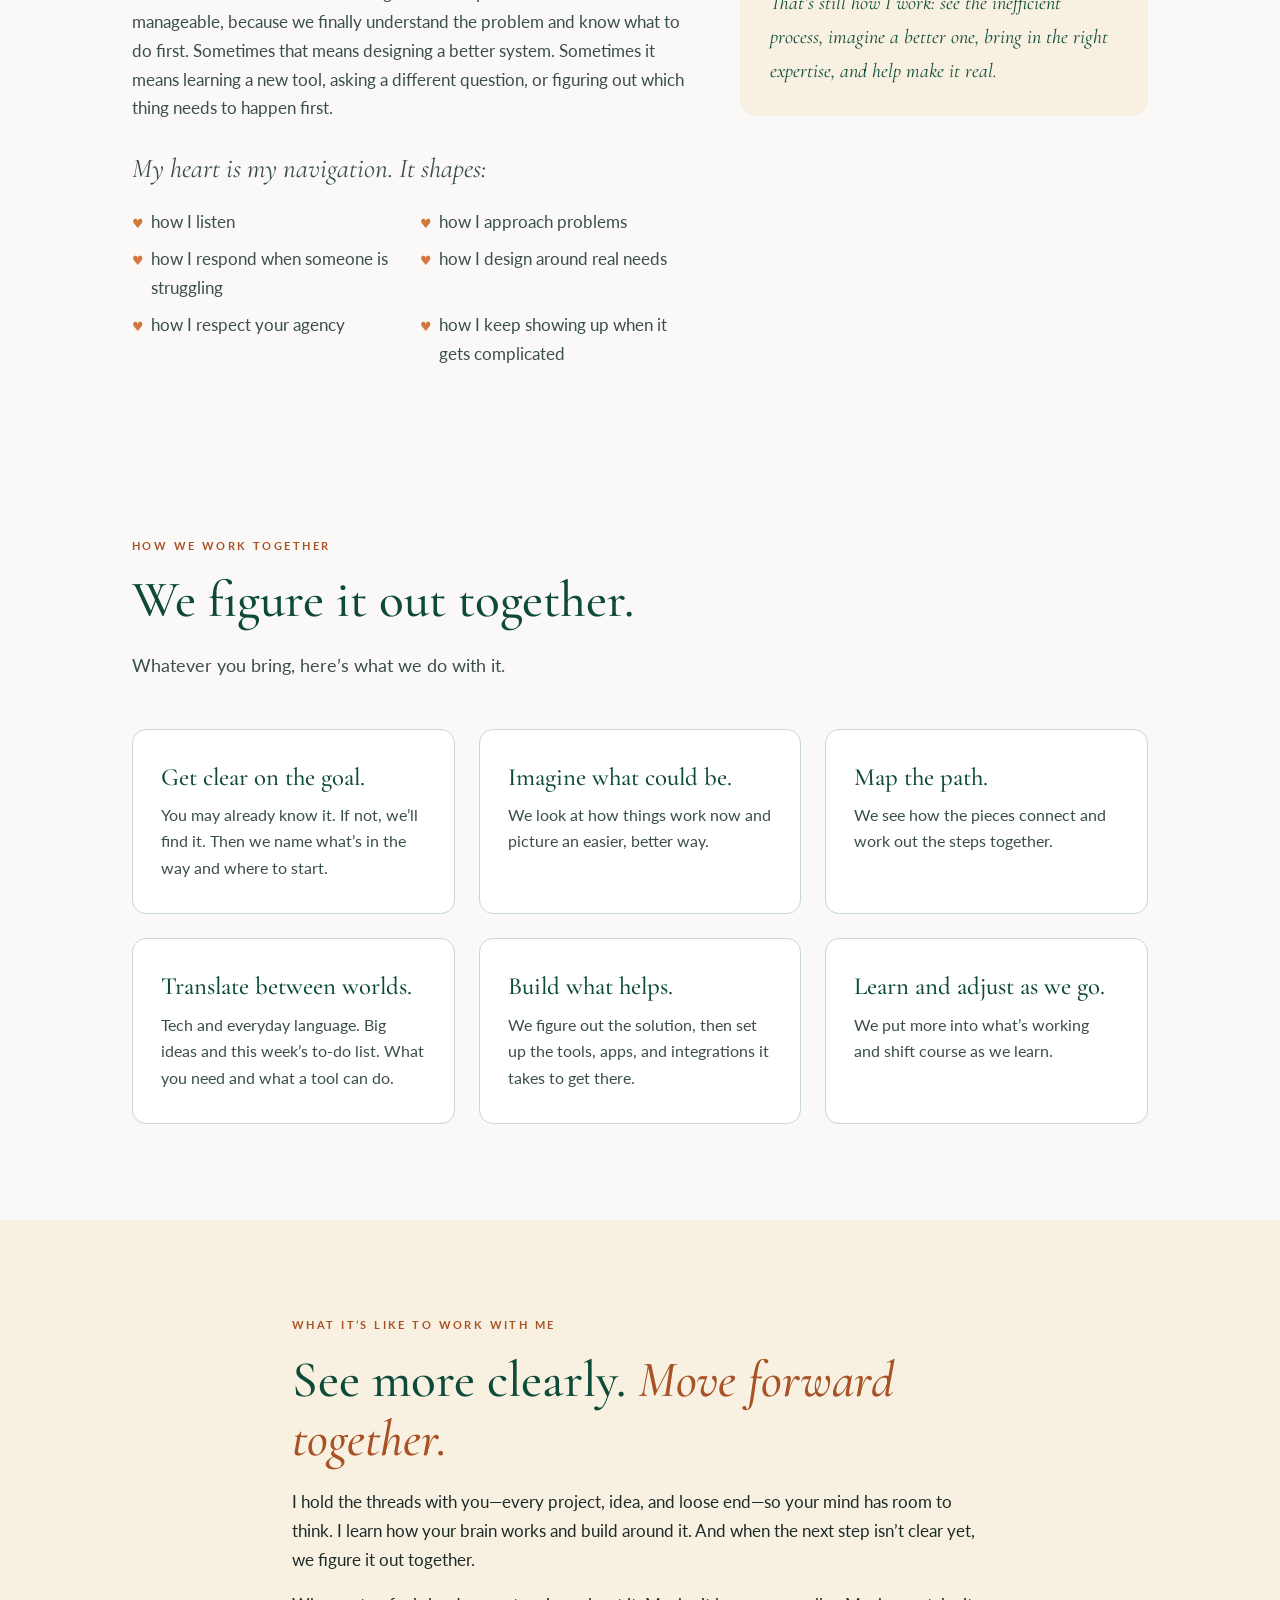
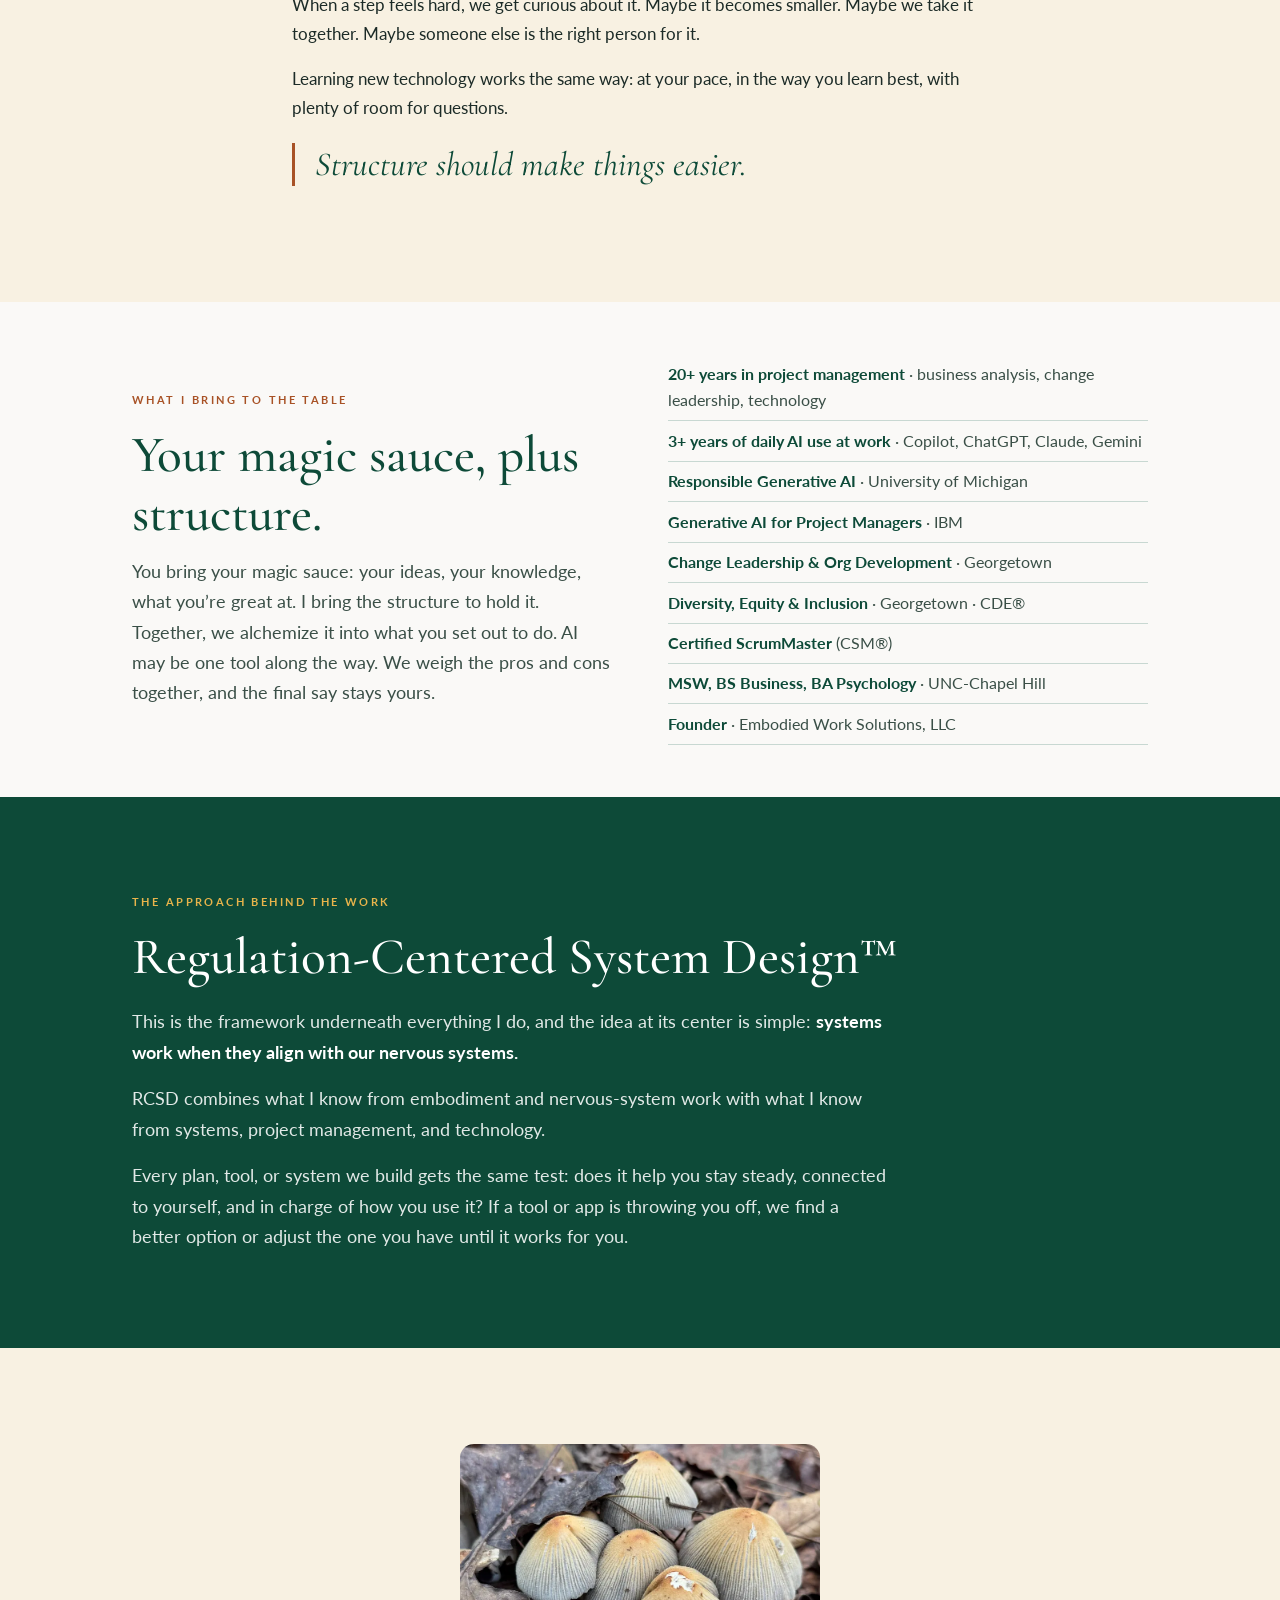
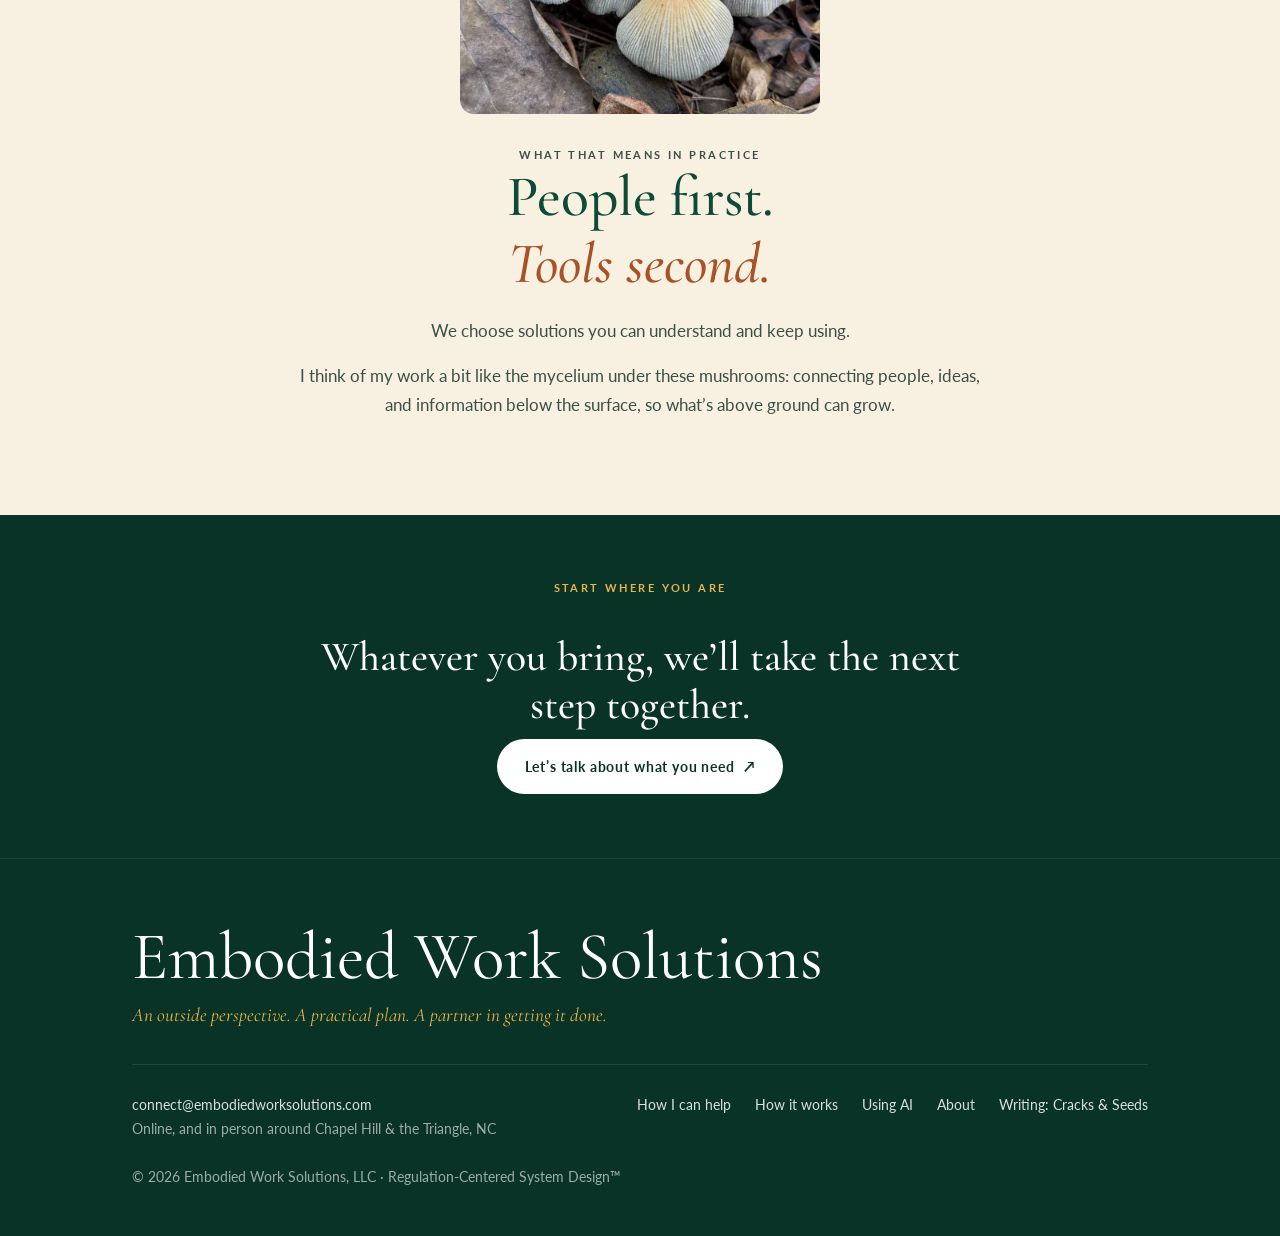
==== commit 9e2fde65: "Reposition site around coach feedback: team, lens, exhale, action - Home rebuilt: "You need a team" " ====
--- a/about.html
+++ b/about.html
@@ -3,18 +3,18 @@
 <head>
 <meta charset="UTF-8" />
 <meta name="viewport" content="width=device-width, initial-scale=1.0" />
-<title>About · Embodied Work Solutions</title>
+<title>About SK · Project Manager, Business Analyst &amp; AI Educator · Embodied Work Solutions</title>
   <meta property="og:type" content="website" />
   <meta property="og:site_name" content="Embodied Work Solutions" />
-  <meta property="og:title" content="Embodied Work Solutions · From idea to solution" />
-  <meta property="og:description" content="What have you been putting off because you don’t know where to start? I’ll help you turn that vision into concrete steps." />
+  <meta property="og:title" content="About SK · Project Manager, Business Analyst &amp; AI Educator · Embodied Work Solutions" />
+  <meta property="og:description" content="I’m SK: a thinking partner and implementation partner with 20+ years in technology, project management, business analysis, and organizational change. I see how things connect." />
   <meta property="og:image" content="http://embodiedworksolutions.com/assets/share-forest-2.jpg" />
   <meta property="og:image:width" content="1200" />
   <meta property="og:image:height" content="630" />
   <meta property="og:image:alt" content="Embodied Work Solutions — From idea to solution, over a sunlit green forest" />
   <meta name="twitter:card" content="summary_large_image" />
   <meta name="twitter:image" content="http://embodiedworksolutions.com/assets/share-forest-2.jpg" />
-  <meta name="description" content="Hi, I’m SK. I help people move from idea to solution: imagining what could be, seeing more clearly, and taking the next steps together. People first. Tools second." />
+  <meta name="description" content="I’m SK: a thinking partner and implementation partner with 20+ years in technology, project management, business analysis, and organizational change. I see how things connect." />
 <link rel="icon" type="image/webp" href="assets/leaf.webp" />
 <link rel="preconnect" href="https://fonts.googleapis.com" />
 <link rel="preconnect" href="https://fonts.gstatic.com" crossorigin />
@@ -345,14 +345,28 @@
   }
   @media (min-width: 761px) { .mobile-menu { display: none !important; } }
 </style>
+<link rel="stylesheet" href="assets/ews.css" />
+<script>
+document.documentElement.classList.add('js');
+function ewsImg(i) {
+  i.onerror = null;
+  var f = i.closest('.slot') || i.parentNode;
+  if (i.getAttribute('data-fallback')) {
+    f.classList.add('is-fallback');
+    if (i.hasAttribute('data-fallback-alt')) i.alt = i.getAttribute('data-fallback-alt');
+    i.src = i.getAttribute('data-fallback');
+  } else { f.classList.add('is-missing'); }
+}
+</script>
 </head>
 <body>
 <a class="skip" href="#main">Skip to content</a>
 
 <nav aria-label="Main">
   <div class="wrap">
-    <a href="index.html" class="brand"><img src="assets/leaf.webp" alt="" /><span>Embodied Work<br>Solutions</span></a>
+    <a href="index.html" class="brand" aria-label="Embodied Work Solutions, home"><img src="assets/leaf.webp" alt="" width="96" height="109" /><span>Embodied Work<br>Solutions</span></a>
     <ul class="nav-links">
+      <li><a href="help.html">How I can help</a></li>
       <li><a href="how-it-works.html">How it works</a></li>
       <li><a href="ai.html">Using AI</a></li>
       <li><a href="about.html" aria-current="page">About</a></li>
@@ -363,6 +377,7 @@
   <div class="mobile-menu" id="mobile-menu" hidden>
     <ul>
       <li><a href="index.html">Home</a></li>
+      <li><a href="help.html">How I can help</a></li>
       <li><a href="how-it-works.html">How it works</a></li>
       <li><a href="ai.html">Using AI</a></li>
       <li><a href="about.html" aria-current="page">About</a></li>
@@ -385,9 +400,41 @@
     <div class="photo"><img src="assets/photos/sk-headshot.webp" alt="SK smiling warmly, with swept-up copper hair and navy glasses, in a navy blazer and light blue shirt" width="720" height="720" loading="lazy" /></div>
     <div>
       <h2>Hi, I’m SK.</h2>
-      <p class="lede">I help people move from idea to solution. You bring an idea, a project that’s grown complicated, or a pile that needs sorting, and we work through it together.</p>
-      <p class="muted">That usually looks like one of two things: organizing scattered pieces into a coherent plan, or learning new technology—right now, that’s AI.</p>
+      <p class="lede">I’m a thinking partner and an implementation partner. I help people see the bigger picture, figure out what needs to happen next, and then actually do it.</p>
+      <p class="muted">People bring me in to figure something out, make a complicated decision, get organized, solve a technology problem, build a business system, learn something unfamiliar, navigate change, or finally finish something they started.</p>
       <p class="muted">Most project help starts with your calendar. Ours starts with you. First, I pay attention to how you’re feeling and where you’re getting stuck. I take a whole-person approach, drawing on clinical social work training and years of embodiment work, so I may ask about your self-care, your well-being, and the support you have around you. Then we build the plan around all of it. That’s the “embodied” in Embodied Work Solutions.</p>
+    </div>
+  </div>
+</section>
+
+<section class="thread" id="thread">
+  <div class="wrap cols">
+    <div>
+      <p class="eyebrow">The common thread</p>
+      <h2>I see how things connect.</h2>
+      <p>My career has taken me through technology, business analysis, project management, organizational change, social work, psychology, coaching, and human-centered design. For a long time I thought those were separate interests. Over time I realized they share a thread.</p>
+      <p>I’m an intuitive project manager. I notice patterns, dependencies, and what’s quietly getting in the way, and I can hold a lot of threads at once without losing the details. I learn unfamiliar systems quickly, so I don’t need to be an expert in your field to help. You bring what you know; I bring the structure to move it forward.</p>
+      <p>I love the moment when something that felt impossible becomes manageable, because we finally understand the problem and know what to do first. Sometimes that means designing a better system. Sometimes it means learning a new tool, asking a different question, or figuring out which thing needs to happen first.</p>
+      <p class="heart serif-line" style="margin-top:1.75rem">My heart is my navigation. It shapes:</p>
+      <ul class="heartlist">
+        <li>how I listen</li><li>how I approach problems</li>
+        <li>how I respond when someone is struggling</li><li>how I design around real needs</li>
+        <li>how I respect your agency</li><li>how I keep showing up when it gets complicated</li>
+      </ul>
+    </div>
+    <div>
+      <!-- photo slot: assets/photos/sk-working-with-client.webp (hidden until added) -->
+      <figure class="slot" style="margin-bottom:1.5rem">
+        <img src="assets/photos/sk-working-with-client.webp" onerror="ewsImg(this)" loading="lazy"
+          alt="SK listening closely as a client explains something, a laptop and notebook open between them"
+          width="1200" height="900" style="aspect-ratio:4/3" />
+      </figure>
+      <div class="story-card">
+        <p class="k">An early example</p>
+        <p>Early in my career at a public health nonprofit, I noticed colleagues traveling all over North Carolina to give hospitals paper-based assessments. I saw a better way: a web application that could generate customized reports and point people to resources based on their answers.</p>
+        <p>I worked with a developer to turn the idea into requirements, tested the application, wrote the documentation, and trained the people who used it.</p>
+        <p class="so">That’s still how I work: see the inefficient process, imagine a better one, bring in the right expertise, and help make it real.</p>
+      </div>
     </div>
   </div>
 </section>
@@ -465,7 +512,7 @@
   <div class="wrap narrow">
     <p class="eyebrow">Start where you are</p>
     <h2>Whatever you bring, we’ll take the next step together.</h2>
-    <a href="contact.html" class="btn light">Let’s figure it out together <span class="arrow">↗</span></a>
+    <a href="contact.html" class="btn light">Let’s talk about what you need <span class="arrow">↗</span></a>
   </div>
 </section>
 
@@ -474,24 +521,33 @@
 <footer>
   <div class="wrap">
     <p class="wordmark">Embodied Work Solutions</p>
-    <p class="tagline">From idea to solution. Practical help, built around real people.</p>
+    <p class="tagline">An outside perspective. A practical plan. A partner in getting it done.</p>
     <div class="foot-row">
-      <a href="mailto:connect@embodiedworksolutions.com">connect@embodiedworksolutions.com</a>
+      <span><a href="mailto:connect@embodiedworksolutions.com">connect@embodiedworksolutions.com</a><br>Online, and in person around Chapel Hill &amp; the Triangle, NC</span>
       <div class="foot-links">
-        <a href="how-it-works.html">How it works</a><a href="ai.html">Using AI</a><a href="about.html">About</a>
+        <a href="help.html">How I can help</a><a href="how-it-works.html">How it works</a><a href="ai.html">Using AI</a><a href="about.html">About</a>
         <a href="https://cracksandseeds.substack.com/" target="_blank" rel="noopener">Writing: Cracks &amp; Seeds</a>
       </div>
-      <span>© 2026 Embodied Work Solutions · Regulation-Centered System Design™</span>
+      <span>© 2026 Embodied Work Solutions, LLC · Regulation-Centered System Design™</span>
     </div>
   </div>
 </footer>
 <script>
 (function () {
   var b = document.querySelector('.menu-toggle'), m = document.getElementById('mobile-menu');
-  if (!b || !m) return;
-  function set(open) { b.setAttribute('aria-expanded', String(open)); b.setAttribute('aria-label', open ? 'Close menu' : 'Open menu'); m.hidden = !open; }
-  b.addEventListener('click', function () { set(b.getAttribute('aria-expanded') !== 'true'); });
-  document.addEventListener('keydown', function (e) { if (e.key === 'Escape' && !m.hidden) { set(false); b.focus(); } });
+  if (b && m) {
+    function set(open) { b.setAttribute('aria-expanded', String(open)); b.setAttribute('aria-label', open ? 'Close menu' : 'Open menu'); m.hidden = !open; }
+    b.addEventListener('click', function () { set(b.getAttribute('aria-expanded') !== 'true'); });
+    document.addEventListener('keydown', function (e) { if (e.key === 'Escape' && !m.hidden) { set(false); b.focus(); } });
+  }
+  // Lens section: the overlook photo comes into focus as it scrolls into view.
+  var f = document.querySelectorAll('.lens-pair .focus');
+  if (!f.length) return;
+  if (!('IntersectionObserver' in window)) { f.forEach(function (el) { el.classList.add('in-focus'); }); return; }
+  var io = new IntersectionObserver(function (es) {
+    es.forEach(function (e) { if (e.isIntersecting) { e.target.classList.add('in-focus'); io.unobserve(e.target); } });
+  }, { threshold: 0.45 });
+  f.forEach(function (el) { io.observe(el); });
 })();
 </script>
 </body>
--- a/assets/ews.css
+++ b/assets/ews.css
@@ -0,0 +1,271 @@
+/* =========================================================
+   Embodied Work Solutions · shared components (Nov 2026)
+   Loaded after each page's inline styles. Uses the same
+   brand tokens (--forest, --terracotta, --honey, --sand...).
+   ========================================================= */
+
+/* ---------- Replaceable photo slots ----------
+   <figure class="slot"> holds an <img> whose src is the planned
+   photo. If that file isn't in assets/photos/ yet, ewsImg() swaps
+   in data-fallback (adds .is-fallback) or hides the figure
+   (adds .is-missing). Credits only show for fallback stock. */
+.slot { margin: 0; }
+.slot img { width: 100%; object-fit: cover; border-radius: 18px; background: var(--forest-light); }
+.slot .credit { display: none; font-size: .78rem; color: var(--text-muted); margin-top: .55rem; }
+.slot .credit a { color: inherit; }
+.slot.is-fallback .credit { display: block; }
+.slot.is-missing { display: none; }
+.has-slot:has(> .slot.is-missing) { grid-template-columns: 1fr !important; }
+
+/* ---------- Shared bits ---------- */
+.illustrative { font-size: .85rem; color: var(--text-muted); font-style: italic; margin-top: 1.5rem; }
+.serif-line { font-family: var(--serif); font-style: italic; font-size: clamp(1.35rem, 2.4vw, 1.7rem); line-height: 1.35; color: var(--forest); }
+a.more { color: var(--forest); font-weight: 700; text-decoration-thickness: 1px; text-underline-offset: 3px; }
+.btn-row { display: flex; gap: 1rem; flex-wrap: wrap; align-items: center; margin-top: 2rem; }
+
+/* ---------- HERO (split, human photo) ---------- */
+.hero2 { background: var(--sand); padding: 4.5rem 0 4.75rem; position: relative; overflow: hidden; }
+.hero2 .wrap { max-width: 1180px; display: grid; grid-template-columns: 1.08fr .92fr; gap: 3.5rem; align-items: center; }
+.hero2 .eyebrow { margin-bottom: 1.1rem; }
+.hero2 h1 { font-size: clamp(2.5rem, 5.2vw, 4rem); line-height: 1.06; margin-bottom: 1.35rem; }
+.hero2 h1 em { color: var(--terracotta); display: block; }
+.hero2 .lede { font-size: 1.15rem; color: var(--text-mid); max-width: 600px; }
+.hero2 .promise { font-family: var(--serif); font-style: italic; font-size: 1.45rem; color: var(--forest); margin-top: 1.25rem; line-height: 1.3; }
+.hero2 .actions { display: flex; gap: .9rem; flex-wrap: wrap; margin-top: 2rem; }
+.hero2 .slot img { aspect-ratio: 4 / 3.4; box-shadow: 0 24px 60px -28px rgba(8,51,38,.45); }
+@media (max-width: 960px) {
+  .hero2 { padding: 3.25rem 0 3.5rem; }
+  .hero2 .wrap { grid-template-columns: 1fr; gap: 2.25rem; }
+  .hero2 .slot img { aspect-ratio: 16 / 10; }
+}
+
+/* ---------- TEAM intro + FOUR PATHWAYS ---------- */
+.team { background: var(--warm-white); }
+.team .intro { display: grid; grid-template-columns: 1.1fr .9fr; gap: 3.5rem; align-items: end; }
+.team .hats { list-style: none; display: flex; flex-wrap: wrap; gap: .5rem; padding: 0; margin: 0; }
+.team .hats li { font-size: .9rem; padding: .4rem .9rem; border-radius: 999px; border: 1px dashed var(--terracotta-light); color: var(--text-mid); background: #fff; }
+.team .hats li.you { border-style: solid; background: var(--terracotta); color: #fff; border-color: var(--terracotta); font-weight: 700; }
+.team .hats-caption { font-size: .9rem; color: var(--text-muted); margin-top: .75rem; }
+.pathways { display: grid; grid-template-columns: repeat(2, 1fr); gap: 1.75rem; margin-top: 3.25rem; }
+.pathway { --accent: var(--forest); background: #fff; border: 1px solid var(--border); border-top: 5px solid var(--accent); border-radius: 16px; overflow: hidden; display: grid; grid-template-rows: auto 1fr; }
+.pathway:nth-child(2) { --accent: var(--terracotta); }
+.pathway:nth-child(3) { --accent: var(--forest-mid); }
+.pathway:nth-child(4) { --accent: var(--honey); }
+.pathway .slot img { border-radius: 0; aspect-ratio: 16 / 9; }
+.pathway .slot .credit { padding: 0 1.75rem; }
+.pathway .pbody { padding: 1.6rem 1.9rem 1.9rem; display: flex; flex-direction: column; }
+.pathway .who { font-size: 11px; letter-spacing: .18em; text-transform: uppercase; font-weight: 700; color: var(--terracotta); margin-bottom: .7rem; }
+.pathway blockquote { font-family: var(--serif); font-style: italic; font-size: 1.55rem; line-height: 1.25; color: var(--forest); margin: 0 0 .9rem; }
+.pathway p { color: var(--text-mid); font-size: .98rem; }
+.pathway .how { margin-top: .9rem; padding-top: .9rem; border-top: 1px solid var(--rule); }
+.pathway .how strong { color: var(--forest); }
+.pathway a.more { margin-top: auto; padding-top: 1.1rem; display: inline-block; }
+@media (max-width: 900px) { .team .intro, .pathways { grid-template-columns: 1fr; gap: 1.75rem; } }
+
+/* ---------- DIFFERENT LENS ---------- */
+.lens { background: var(--forest-pale); }
+.lens h2 { max-width: 860px; }
+.lens-pair { display: grid; grid-template-columns: .8fr 1.2fr; gap: 1.25rem; margin: 2.75rem 0 2.5rem; align-items: stretch; }
+.lens-pair figure { margin: 0; position: relative; border-radius: 16px; overflow: hidden; min-height: 300px; }
+.lens-pair img { width: 100%; height: 100%; object-fit: cover; position: absolute; inset: 0; }
+.lens-pair figcaption { position: absolute; left: 0; right: 0; bottom: 0; padding: 2.5rem 1.25rem 1.1rem; color: #fff; background: linear-gradient(transparent, rgba(8,51,38,.85)); font-size: .95rem; line-height: 1.45; }
+.lens-pair figcaption strong { display: block; font-family: var(--serif); font-size: 1.35rem; font-weight: 500; color: var(--honey); }
+.js .lens-pair .focus img { filter: blur(9px) saturate(.8); transform: scale(1.04); transition: filter 1.6s ease, transform 1.6s ease; }
+.js .lens-pair .focus.in-focus img { filter: none; transform: none; }
+@media (prefers-reduced-motion: reduce) { .js .lens-pair .focus img { filter: none !important; transform: none !important; transition: none; } }
+.lens-copy { display: grid; grid-template-columns: 1fr 1fr; gap: 3rem; }
+.lens-copy p { color: var(--text-mid); }
+.friend { background: #fff; border-left: 3px solid var(--terracotta); border-radius: 0 14px 14px 0; padding: 1.5rem 1.75rem; }
+.friend p { color: var(--text-mid); }
+.friend .k { font-size: 11px; letter-spacing: .18em; text-transform: uppercase; font-weight: 700; color: var(--terracotta); margin-bottom: .5rem; }
+.lens .serif-line { margin-top: 2.25rem; }
+@media (max-width: 900px) {
+  .lens-pair { grid-template-columns: 1fr; }
+  .lens-pair figure { min-height: 240px; }
+  .lens-copy { grid-template-columns: 1fr; gap: 1.5rem; }
+}
+
+/* ---------- WHAT ARE YOU TIRED OF ---------- */
+.tired { background: var(--forest); color: #fff; }
+.tired .eyebrow { color: var(--honey); }
+.tired h2 { color: #fff; }
+.tired-list { list-style: none; padding: 0; margin: 2.5rem 0 0; display: grid; grid-template-columns: 1fr 1fr; gap: 0 3rem; }
+.tired-list li { font-family: var(--serif); font-size: 1.4rem; line-height: 1.3; color: #fff; padding: 1rem 0 1rem 2rem; border-bottom: 1px solid rgba(255,255,255,.14); position: relative; }
+.tired-list li::before { content: "?"; position: absolute; left: 0; top: 1rem; font-family: var(--sans); font-weight: 700; color: var(--honey); }
+.tired-list li span { color: var(--honey); font-style: italic; }
+.tired .answer { margin-top: 2.5rem; display: grid; grid-template-columns: auto 1fr; gap: 2rem; align-items: center; }
+.tired .answer h3 { color: var(--honey); font-size: clamp(1.9rem, 3.6vw, 2.6rem); font-style: italic; margin: 0; }
+.tired .answer p { color: rgba(255,255,255,.85); max-width: 520px; }
+.tired a.more { color: var(--honey); }
+@media (max-width: 900px) { .tired-list { grid-template-columns: 1fr; } .tired .answer { grid-template-columns: 1fr; gap: .75rem; } }
+
+/* ---------- I HELP YOU DO IT ---------- */
+.doit { background: var(--warm-white); }
+.doit .cols { display: grid; grid-template-columns: 1.05fr .95fr; gap: 3.5rem; align-items: start; }
+.doit h2 em { color: var(--terracotta); }
+.doit p { color: var(--text-mid); }
+.roles { list-style: none; padding: 0; margin: 1.5rem 0; display: grid; grid-template-columns: 1fr 1fr; gap: .9rem 1.5rem; }
+.roles li { border-left: 2px solid var(--terracotta-light); padding: .1rem 0 .1rem .9rem; font-size: .95rem; color: var(--text-mid); }
+.roles li strong { display: block; color: var(--forest); font-family: var(--serif); font-size: 1.25rem; font-weight: 500; }
+.doit .together { font-family: var(--serif); font-style: italic; font-size: 1.35rem; color: var(--forest); }
+.doit .slot img { aspect-ratio: 4 / 5; }
+.why-person { margin-top: 1.5rem; background: var(--sand); border-radius: 16px; padding: 1.6rem 1.75rem; }
+.why-person h3 { font-size: 1.4rem; }
+.why-person p { font-size: .98rem; }
+.why-person a.more { display: inline-block; margin-top: .6rem; }
+@media (max-width: 900px) { .doit .cols { grid-template-columns: 1fr; gap: 2rem; } .doit .slot img { aspect-ratio: 16 / 10; } }
+@media (max-width: 560px) { .roles { grid-template-columns: 1fr; } }
+
+/* ---------- WHAT WE COULD ACCOMPLISH ---------- */
+.accomplish { background: var(--off-white); }
+.verbs { display: grid; grid-template-columns: 1fr 1fr; gap: 0 3rem; margin-top: 2.75rem; border-top: 1px solid var(--border); }
+.verb { display: grid; grid-template-columns: 9.5rem 1fr; gap: 1.25rem; padding: 1.5rem 0; border-bottom: 1px solid var(--border); }
+.verb .v { font-size: 12px; letter-spacing: .2em; font-weight: 700; color: #fff; background: var(--forest); border-radius: 999px; padding: .45rem .8rem; align-self: start; text-align: center; }
+.verb:nth-child(4n+2) .v, .verb:nth-child(4n+3) .v { background: var(--terracotta); }
+.verb h3 { font-size: 1.35rem; margin-bottom: .35rem; }
+.verb p { color: var(--text-mid); font-size: .96rem; }
+.also { margin-top: 2rem; color: var(--text-mid); }
+.also strong { color: var(--forest); }
+@media (max-width: 900px) { .verbs { grid-template-columns: 1fr; } }
+@media (max-width: 480px) { .verb { grid-template-columns: 1fr; gap: .6rem; } .verb .v { justify-self: start; } }
+
+/* ---------- FINDING THE START BUTTON ---------- */
+.startbtn { background: var(--sand); }
+.startbtn .cols { display: grid; grid-template-columns: .85fr 1.15fr; gap: 3.5rem; align-items: center; }
+.startbtn .slot img { aspect-ratio: 1 / 1; }
+.startbtn p { color: var(--text-mid); }
+.startbtn .facts { list-style: none; padding: 0; margin: 1.5rem 0 0; display: flex; flex-wrap: wrap; gap: .5rem 1.5rem; }
+.startbtn .facts li { font-size: .95rem; color: var(--forest); font-weight: 700; }
+.startbtn .facts li::before { content: "✓"; color: var(--terracotta); margin-right: .4rem; }
+.startbtn .price { font-family: var(--serif); font-size: 2.4rem; color: var(--terracotta); line-height: 1; }
+@media (max-width: 900px) { .startbtn .cols { grid-template-columns: 1fr; gap: 2rem; } .startbtn .slot img { aspect-ratio: 16 / 10; } }
+
+/* ---------- BRING ME THE MESSY MIDDLE ---------- */
+.messy-mid { background: var(--warm-white); }
+.messy-mid .cols { display: grid; grid-template-columns: 1.15fr .85fr; gap: 3.5rem; align-items: center; }
+.messy-mid h2 { font-size: clamp(2.4rem, 5vw, 3.6rem); }
+.messy-mid h2 em { color: var(--terracotta); }
+.messy-mid p { color: var(--text-mid); }
+.scraps { list-style: none; padding: 0; margin: 1.75rem 0; display: grid; grid-template-columns: 1fr 1fr; gap: .8rem; }
+.scraps li { background: #fff; border: 1px solid var(--border); border-radius: 10px; padding: .85rem 1rem; font-family: var(--serif); font-size: 1.2rem; line-height: 1.25; color: var(--forest); box-shadow: 0 6px 16px -12px rgba(8,51,38,.35); }
+.scraps li:nth-child(odd) { transform: rotate(-.8deg); }
+.scraps li:nth-child(even) { transform: rotate(.7deg); background: var(--sand); }
+.scraps li:nth-child(3) { border-color: var(--terracotta-light); }
+@media (prefers-reduced-motion: reduce) { .scraps li { transform: none !important; } }
+.messy-mid .slot img { aspect-ratio: 4 / 5; }
+.messy-mid .start-here { font-family: var(--serif); font-style: italic; font-size: 1.55rem; color: var(--terracotta); margin-top: 1rem; }
+@media (max-width: 900px) { .messy-mid .cols { grid-template-columns: 1fr; gap: 2rem; } .messy-mid .slot img { aspect-ratio: 16 / 10; } }
+@media (max-width: 480px) { .scraps { grid-template-columns: 1fr; } }
+
+/* ---------- HOW WORKING TOGETHER WORKS ---------- */
+.process { background: var(--forest-pale); }
+.process .steps { margin-bottom: 2rem; }
+.ownership { background: #fff; border: 1px solid var(--border); border-radius: 14px; padding: 1.4rem 1.75rem; color: var(--text-mid); max-width: 820px; }
+.ownership strong { color: var(--forest); }
+
+/* ---------- EXHALE ---------- */
+.exhale { background: var(--warm-white); }
+.exhale .cols { display: grid; grid-template-columns: 1fr 1fr; gap: 3.5rem; align-items: start; }
+.exhale h2 { max-width: 760px; }
+.exhale p { color: var(--text-mid); }
+.wonder { list-style: none; padding: 0; margin: 0; }
+.wonder li { font-family: var(--serif); font-style: italic; font-size: 1.35rem; line-height: 1.3; color: var(--forest); padding: .85rem 0; border-bottom: 1px solid var(--rule); }
+.wonder li:first-child { border-top: 1px solid var(--rule); }
+.feelings { display: grid; grid-template-columns: repeat(3, 1fr); gap: 1.25rem; margin-top: 3rem; }
+.feeling { display: grid; grid-template-columns: 92px 1fr; gap: 1rem; align-items: center; background: #fff; border: 1px solid var(--border); border-radius: 14px; padding: .8rem; }
+.feeling img { width: 92px; height: 92px; object-fit: cover; border-radius: 10px; }
+.feeling h3 { font-style: italic; color: var(--terracotta); font-size: 1.45rem; margin-bottom: .15rem; }
+.feeling p { font-size: .92rem; line-height: 1.45; }
+.exhale .closing { text-align: center; margin-top: 3rem; font-family: var(--serif); font-size: clamp(1.6rem, 3vw, 2.2rem); color: var(--forest); line-height: 1.3; }
+.exhale .closing em { color: var(--terracotta); }
+@media (max-width: 960px) { .exhale .cols, .feelings { grid-template-columns: 1fr; gap: 1.5rem; } }
+
+/* ---------- ABOUT TEASER ---------- */
+.meet { background: var(--sand); }
+.meet .cols { display: grid; grid-template-columns: 300px 1fr; gap: 3.5rem; align-items: center; }
+.meet .portrait img { width: 100%; aspect-ratio: 1 / 1; object-fit: cover; border-radius: 50%; }
+.meet p { color: var(--text-mid); }
+.meet .heart { font-family: var(--serif); font-style: italic; font-size: 1.4rem; color: var(--forest); margin-top: 1.25rem; }
+.meet .creds-line { margin-top: 1.25rem; font-size: .9rem; color: var(--text-muted); line-height: 1.6; }
+@media (max-width: 760px) { .meet .cols { grid-template-columns: 1fr; gap: 1.75rem; } .meet .portrait { max-width: 220px; } }
+
+/* ---------- FINAL CTA additions ---------- */
+.final .refer { margin-top: 1.5rem; font-size: .95rem; color: rgba(255,255,255,.7); }
+.final .refer a { color: var(--honey); }
+
+/* ---------- HOW I CAN HELP page (detailed pathways) ---------- */
+.jump { list-style: none; padding: 0; margin: 2rem auto 0; display: flex; flex-wrap: wrap; justify-content: center; gap: .6rem; }
+.jump a { display: inline-block; padding: .55rem 1.1rem; border-radius: 999px; background: rgba(255,255,255,.14); border: 1px solid rgba(255,255,255,.45); color: #fff; text-decoration: none; font-size: .95rem; }
+.jump a:hover { background: rgba(255,255,255,.24); }
+.client { padding: 5.5rem 0; }
+.client:nth-of-type(even) { background: var(--warm-white); }
+.client:nth-of-type(odd) { background: var(--sand); }
+.client .cols { display: grid; grid-template-columns: 1fr 1fr; gap: 3.5rem; align-items: start; }
+.client.flip .cols > .slot { order: 2; }
+.client .slot img { aspect-ratio: 4 / 3; }
+.client h2 { font-size: clamp(2rem, 4vw, 2.9rem); }
+.client .lede { margin-bottom: 1.25rem; }
+.thinking { list-style: none; padding: 0; margin: 1.5rem 0 0; display: grid; gap: .6rem; }
+.thinking li { font-family: var(--serif); font-style: italic; font-size: 1.2rem; color: var(--forest); padding-left: 1.1rem; border-left: 2px solid var(--honey); }
+.client h3 { font-size: 1.35rem; margin: 2rem 0 .75rem; }
+.hire { list-style: none; padding: 0; margin: 0; display: grid; grid-template-columns: 1fr 1fr; gap: .2rem 2rem; }
+.hire li { padding: .5rem 0 .5rem 1.5rem; border-bottom: 1px solid var(--rule); position: relative; color: var(--text-mid); font-size: .96rem; }
+.hire li::before { content: "→"; position: absolute; left: 0; color: var(--terracotta-light); }
+.client .ask { font-family: var(--serif); font-size: 1.35rem; color: var(--terracotta); font-style: italic; margin-top: 1.75rem; }
+.client .outcome { margin-top: 1rem; color: var(--text-mid); }
+.client .outcome strong { color: var(--forest); }
+.client .btn { margin-top: 1.5rem; }
+@media (max-width: 900px) {
+  .client { padding: 4rem 0; }
+  .client .cols { grid-template-columns: 1fr; gap: 2rem; }
+  .client.flip .cols > .slot { order: 0; }
+  .hire { grid-template-columns: 1fr; }
+}
+
+/* ---------- AI page: why a person + commitments ---------- */
+.why-ai { background: var(--sand); }
+.why-ai .cols { display: grid; grid-template-columns: 1fr 1fr; gap: 3.5rem; align-items: start; }
+.why-ai p { color: var(--text-mid); }
+.why-ai ul { list-style: none; padding: 0; margin: 0; columns: 1; }
+.why-ai li { padding: .55rem 0 .55rem 1.5rem; border-bottom: 1px solid var(--border); position: relative; color: var(--text-mid); }
+.why-ai li::before { content: "?"; position: absolute; left: 0; color: var(--terracotta); font-weight: 700; }
+.why-ai .serif-line { margin-top: 1.5rem; }
+.commit { background: var(--warm-white); }
+.commit ul { list-style: none; padding: 0; margin: 2rem 0 0; display: grid; grid-template-columns: 1fr 1fr; gap: 1rem 2.5rem; }
+.commit li { border-left: 2px solid var(--forest-mid); padding: .2rem 0 .2rem 1rem; color: var(--text-mid); }
+.commit li strong { color: var(--forest); }
+.commit .fine { margin-top: 1.75rem; color: var(--text-muted); font-size: .95rem; max-width: 760px; }
+@media (max-width: 900px) { .why-ai .cols, .commit ul { grid-template-columns: 1fr; gap: 1.5rem; } }
+
+/* ---------- ABOUT page additions ---------- */
+.thread { background: var(--warm-white); }
+.thread .cols { display: grid; grid-template-columns: 1.15fr .85fr; gap: 3.5rem; align-items: start; }
+.thread p { color: var(--text-mid); }
+.story-card { background: var(--sand); border-radius: 16px; padding: 1.75rem 1.9rem; }
+.story-card .k { font-size: 11px; letter-spacing: .18em; text-transform: uppercase; font-weight: 700; color: var(--terracotta); margin-bottom: .6rem; }
+.story-card p { color: var(--text-mid); }
+.story-card .so { font-family: var(--serif); font-style: italic; font-size: 1.25rem; color: var(--forest); margin-top: 1rem; }
+.heartlist { list-style: none; padding: 0; margin: 1.25rem 0 0; display: grid; grid-template-columns: 1fr 1fr; gap: .5rem 1.5rem; }
+.heartlist li { color: var(--text-mid); padding-left: 1.2rem; position: relative; }
+.heartlist li::before { content: "♥"; position: absolute; left: 0; color: var(--terracotta-light); font-size: .8rem; top: .3rem; }
+@media (max-width: 900px) { .thread .cols, .heartlist { grid-template-columns: 1fr; gap: 1.5rem; } }
+
+/* ---------- CONTACT page additions ---------- */
+.reasons { list-style: none; padding: 0; margin: 1.5rem 0 0; display: grid; grid-template-columns: 1fr 1fr; gap: .8rem; text-align: left; }
+.reasons a { display: block; background: #fff; border: 1px solid var(--border); border-radius: 12px; padding: 1rem 1.2rem; text-decoration: none; color: var(--text-mid); font-weight: 400 !important; font-size: .96rem; height: 100%; }
+.reasons a strong { display: block; color: var(--forest); font-family: var(--serif); font-size: 1.25rem; font-weight: 500; }
+.reasons a:hover { border-color: var(--terracotta-light); }
+@media (max-width: 640px) { .reasons { grid-template-columns: 1fr; } }
+
+/* ---------- Nav: fit five items ---------- */
+@media (min-width: 761px) and (max-width: 1020px) { .nav-links { gap: 1.2rem; } .brand span { display: none; } }
+
+/* credit sits over the photo on cards so text columns stay aligned */
+.pathway .slot, .client .slot, .hero2 .slot { position: relative; }
+.pathway .slot .credit { position: absolute; right: .5rem; top: .5rem; margin: 0; padding: .2rem .55rem; background: rgba(255,255,255,.85); border-radius: 999px; font-size: .72rem; }
+
+/* Accessibility: nudge two brand tokens so small text clears WCAG AA (4.5:1)
+   on sand and off-white. Visually almost identical to the originals
+   (#b85c2c → #a85226, #5f766d → #566b62). */
+:root { --terracotta: #a85226; --text-muted: #566b62; }
+.sr-only { position: absolute; width: 1px; height: 1px; padding: 0; margin: -1px; overflow: hidden; clip: rect(0,0,0,0); white-space: nowrap; border: 0; }
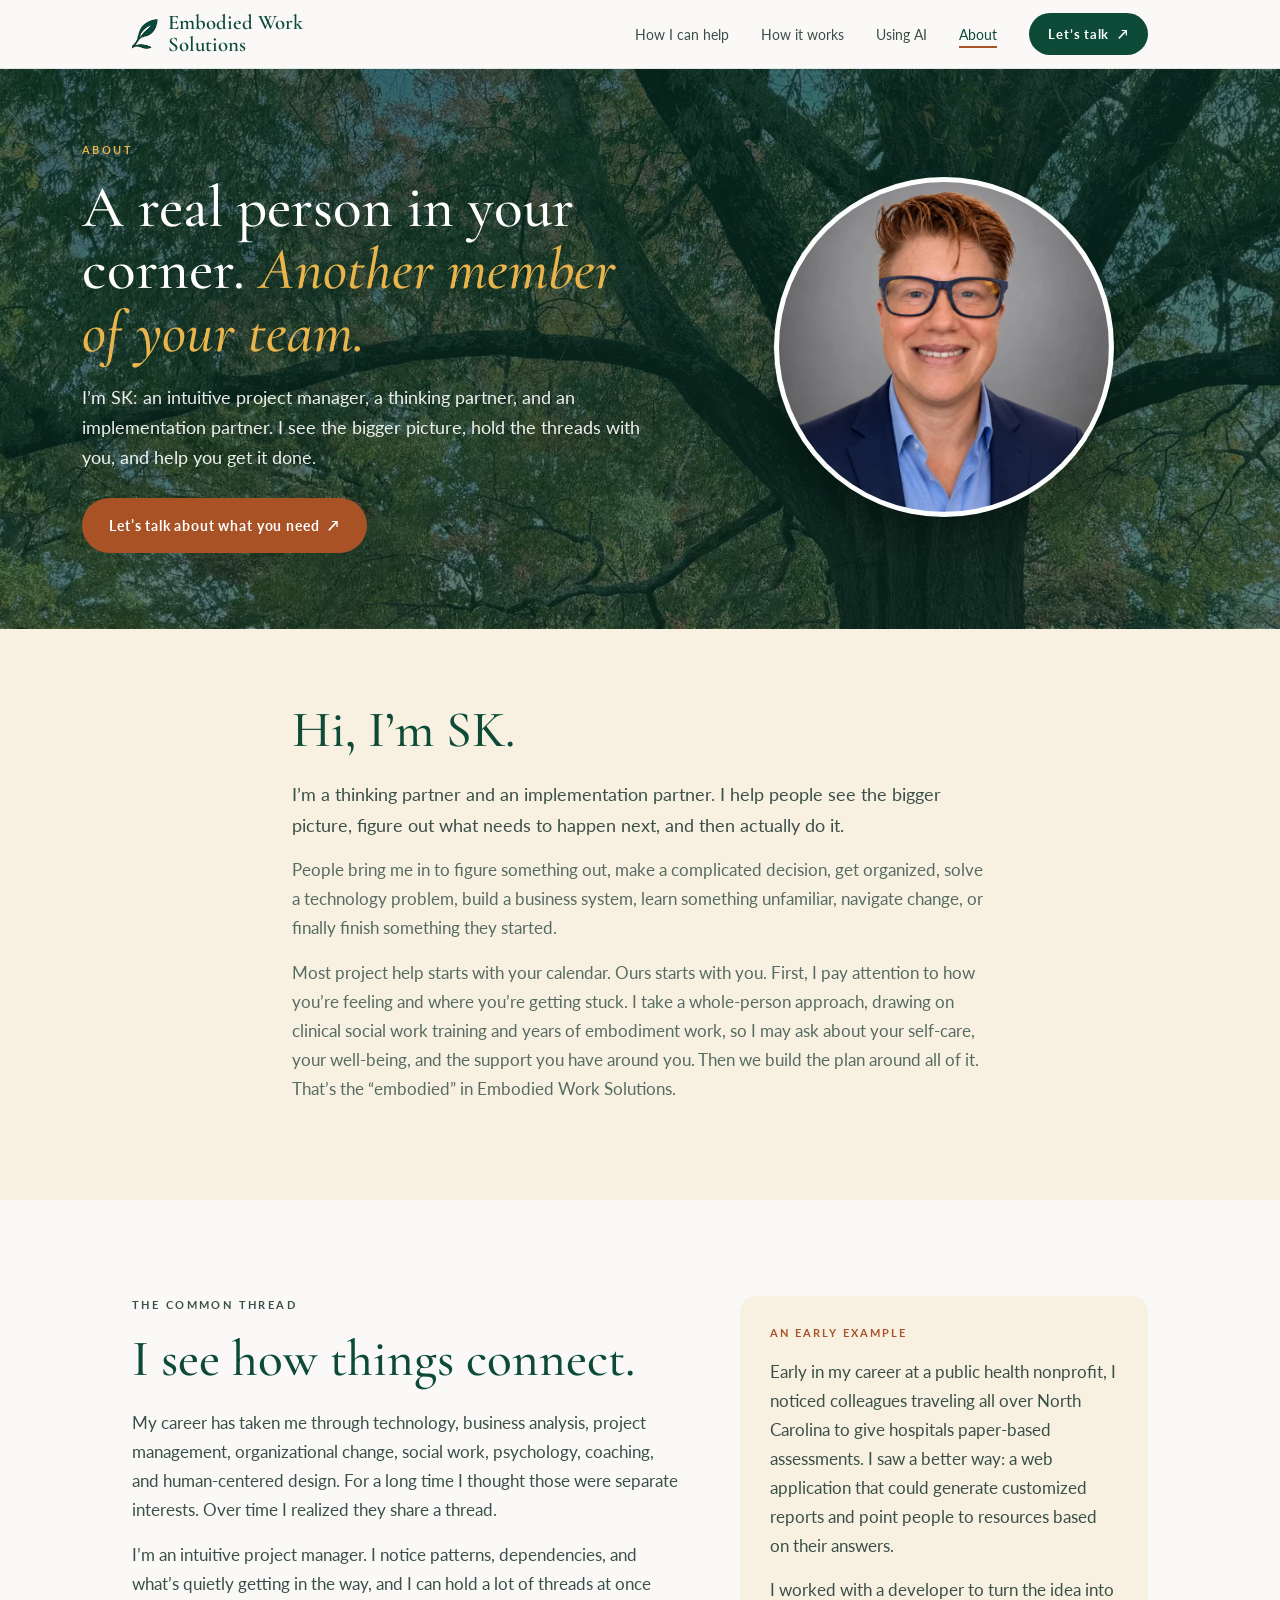
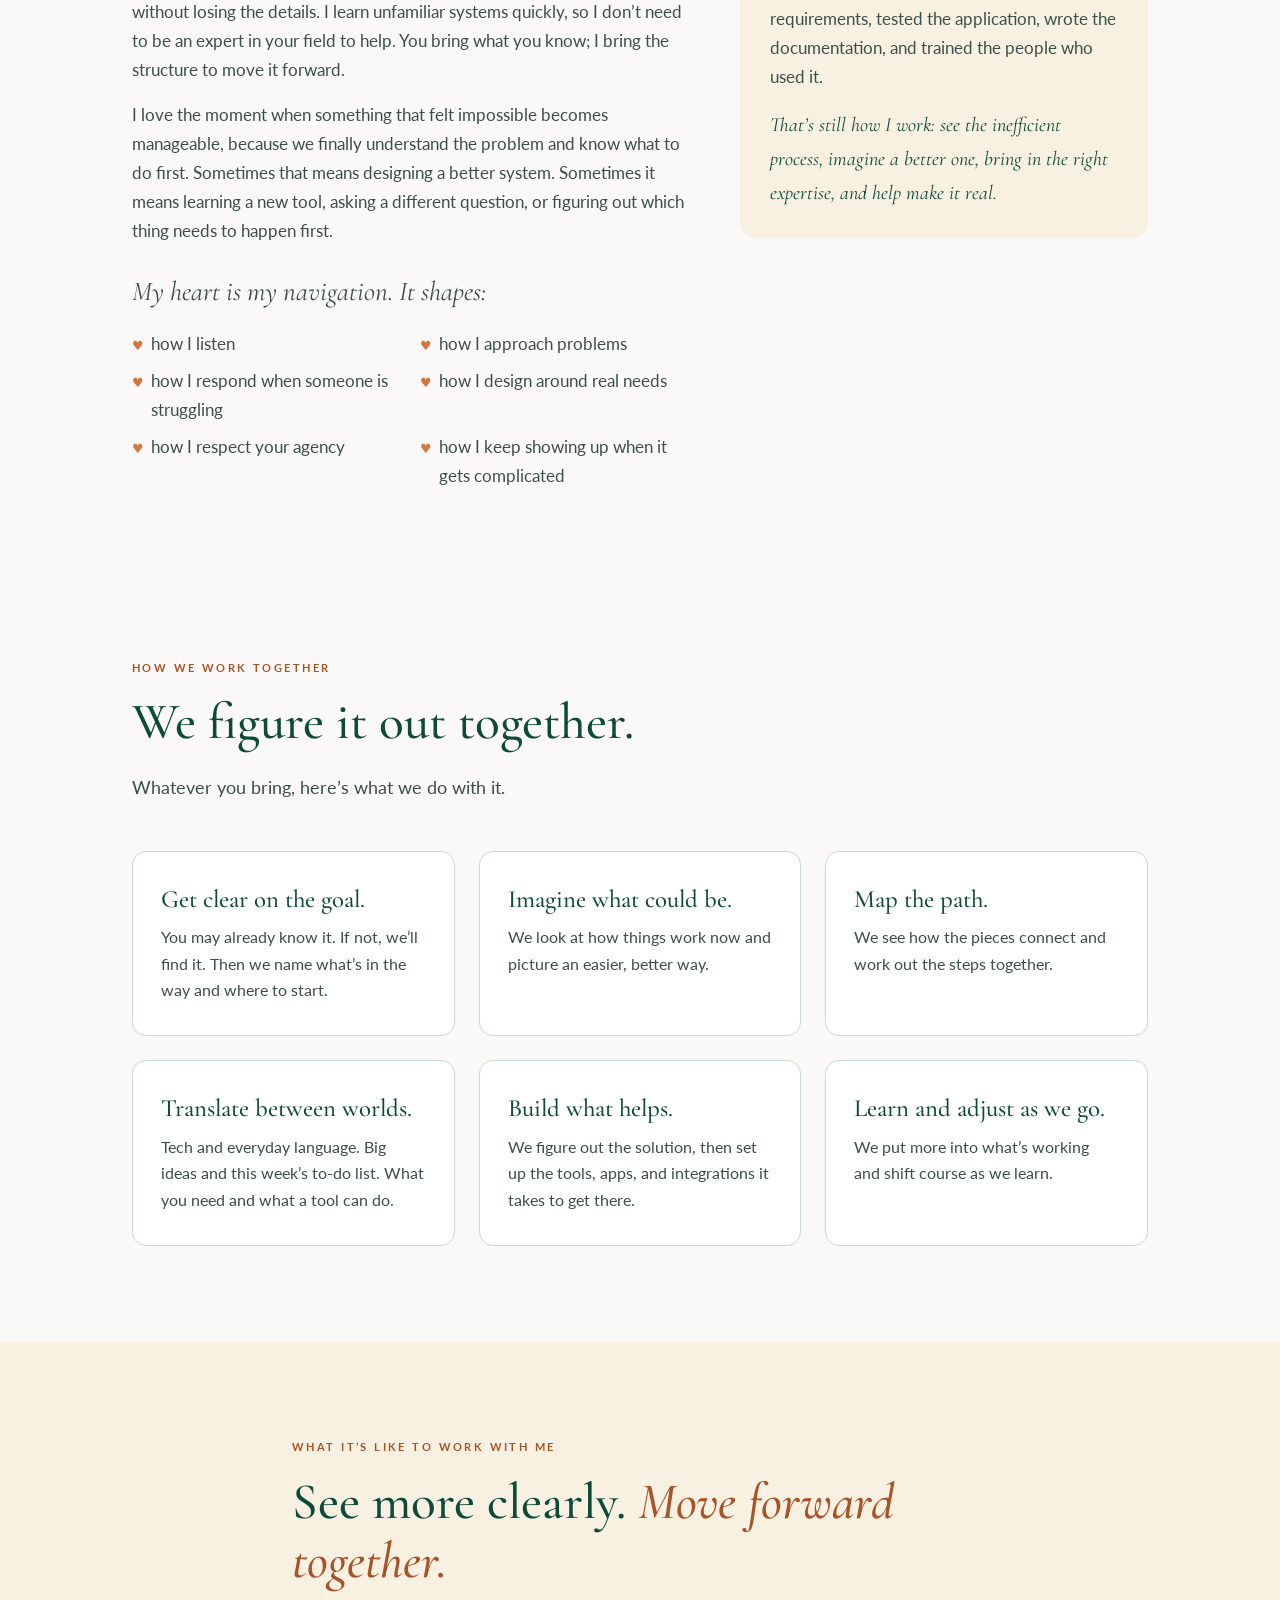
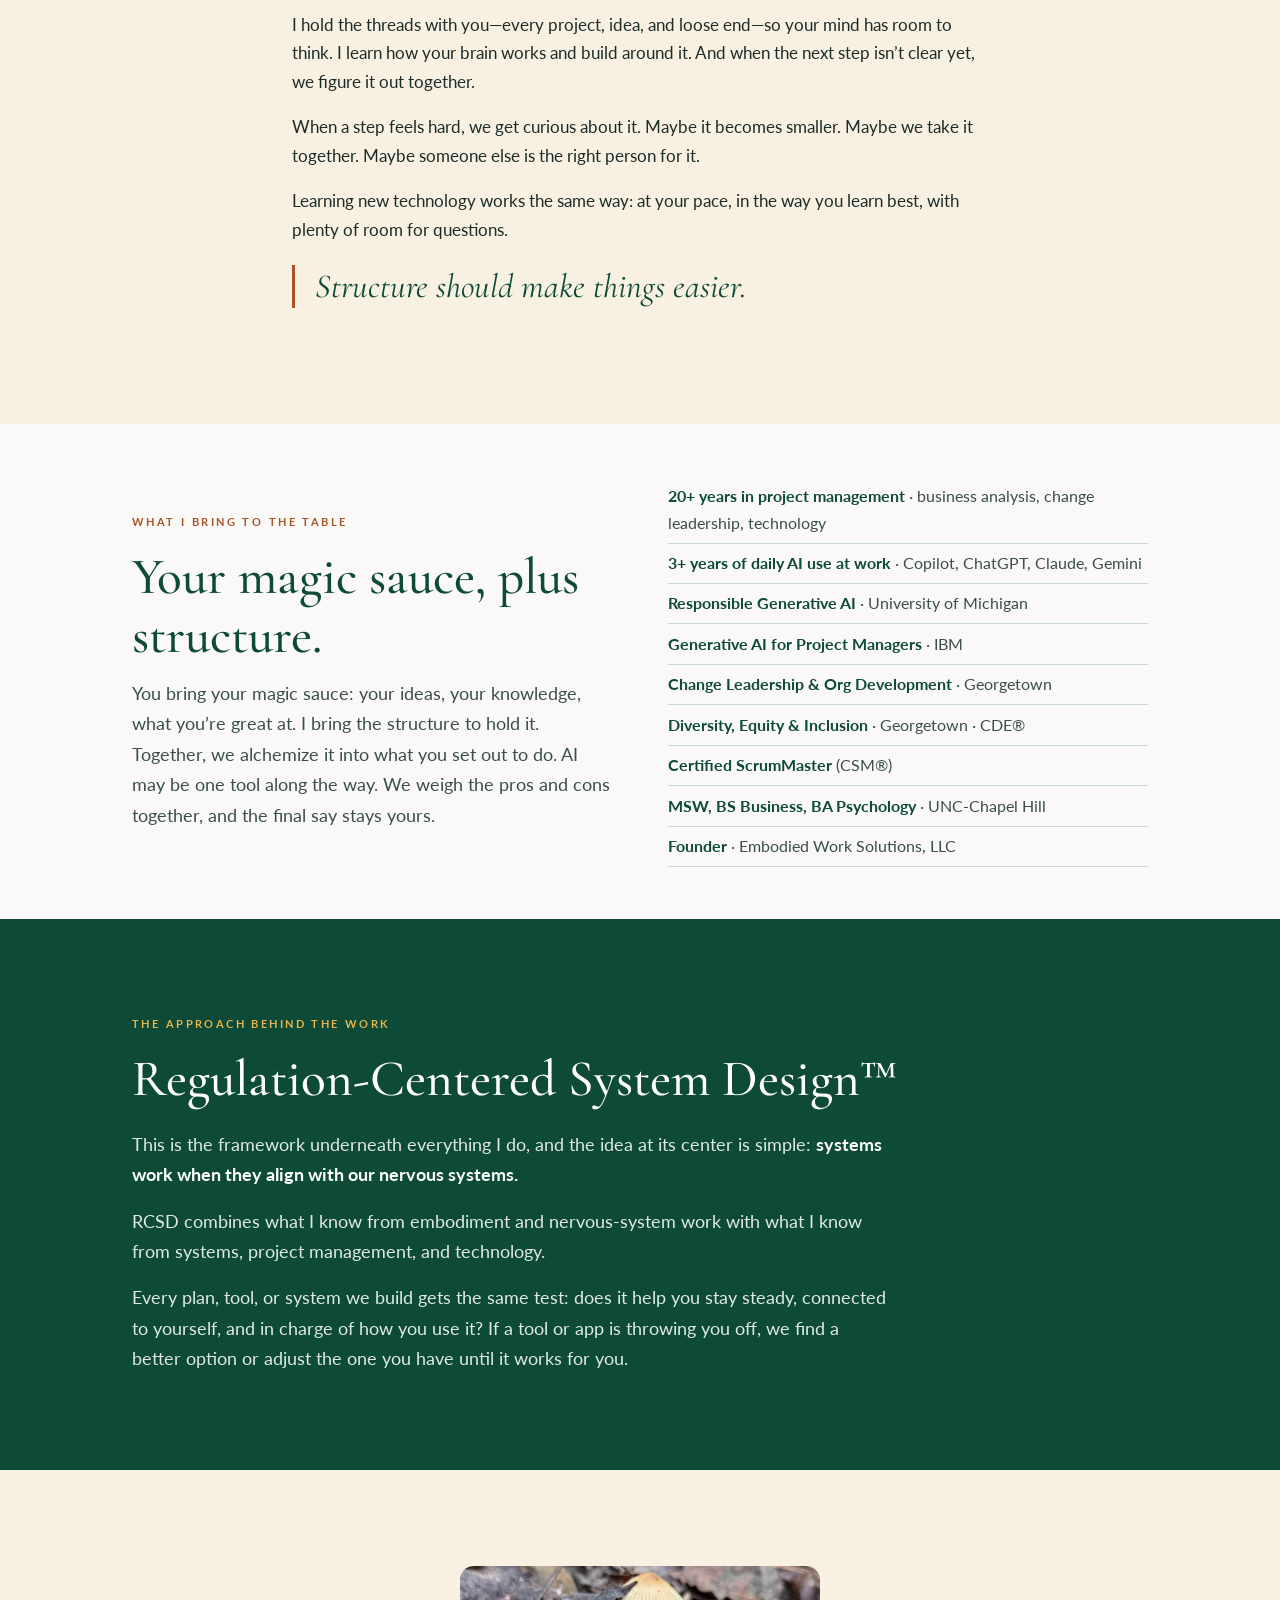
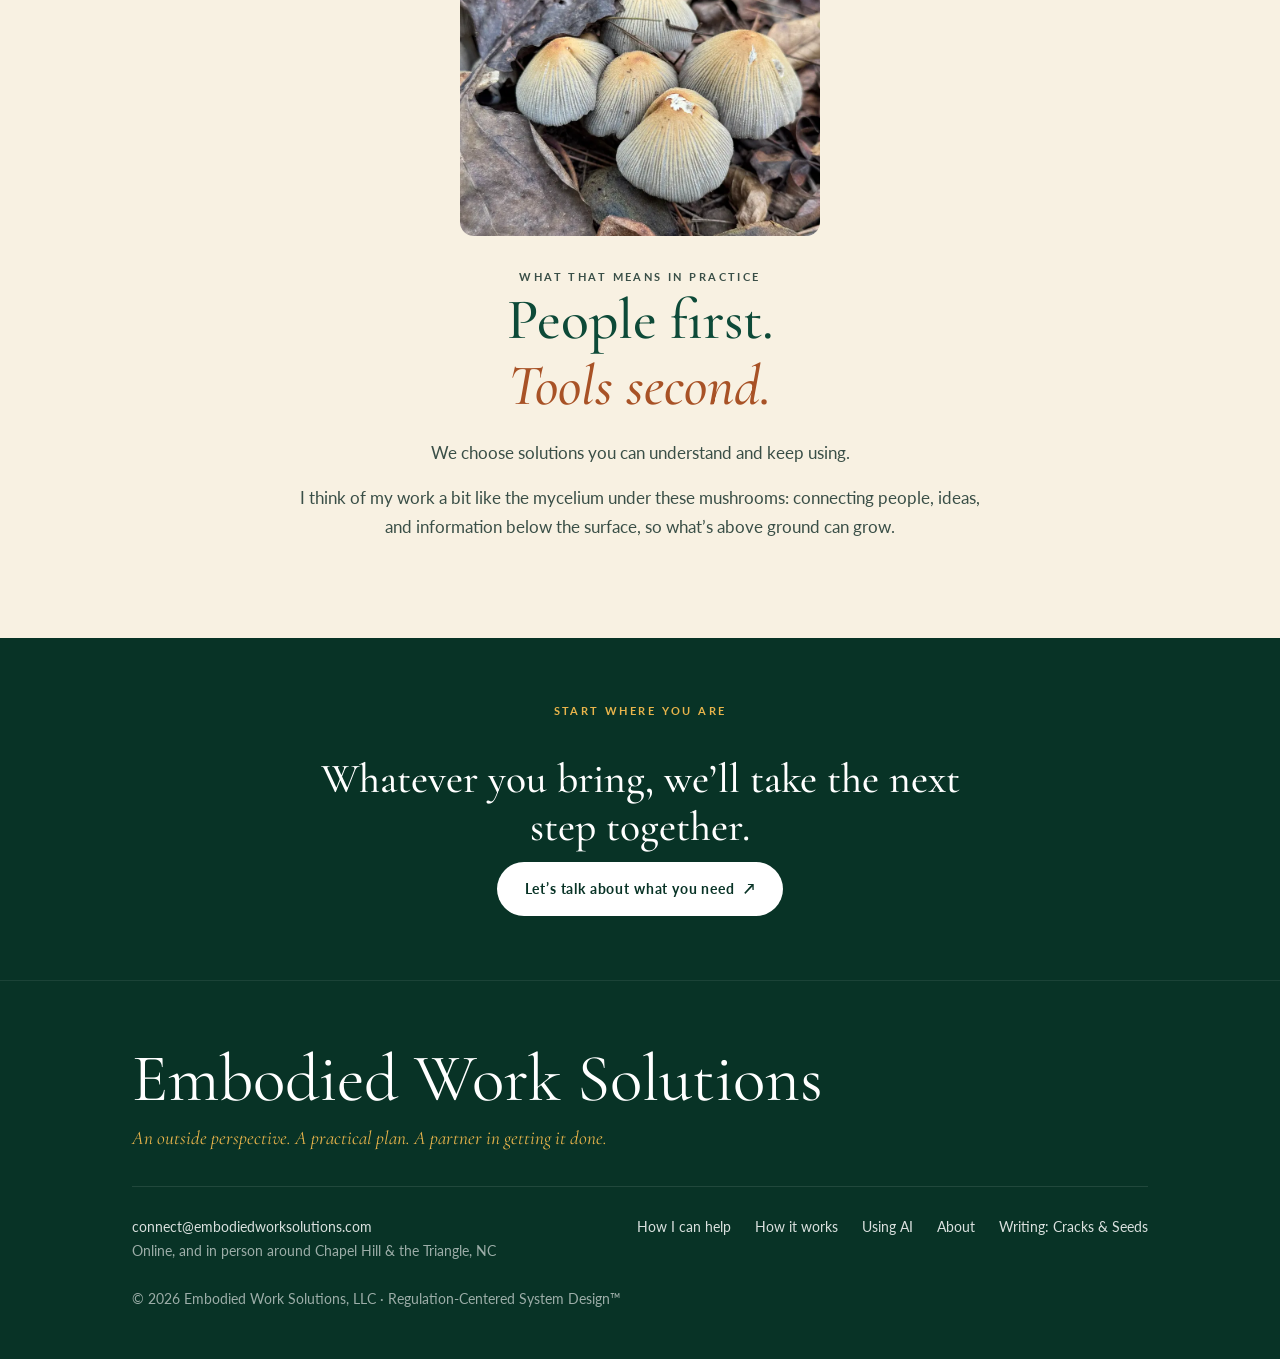
==== commit a507f1cd: "Inner pages: nature-photo headers with people photos set in - Help, How it works, Using AI, About, C" ====
--- a/about.html
+++ b/about.html
@@ -388,16 +388,22 @@
 
 <main id="main">
 
-<header class="photo-head" style="background-image:linear-gradient(rgba(8,51,38,0.62),rgba(8,51,38,0.58)),url(assets/photos/header-about.webp)">
-  <div class="wrap">
-    <p class="eyebrow">About</p>
-    <h1>A real person in your corner.</h1>
+<header class="page-hero nature" style="background-image:linear-gradient(rgba(8,51,38,0.68),rgba(8,51,38,0.62)),url(assets/photos/header-about.webp)">
+  <div class="wrap ph-grid">
+    <div>
+      <p class="eyebrow">About</p>
+      <h1>A real person in your corner. <em>Another member of your team.</em></h1>
+      <p class="lede">I’m SK: an intuitive project manager, a thinking partner, and an implementation partner. I see the bigger picture, hold the threads with you, and help you get it done.</p>
+      <div class="actions"><a href="contact.html" class="btn warm">Let’s talk about what you need <span class="arrow">↗</span></a></div>
+    </div>
+    <figure class="slot round">
+      <img src="assets/photos/sk-headshot.webp" alt="SK smiling warmly, with swept-up copper hair and navy glasses, in a navy blazer and light blue shirt" width="720" height="720" fetchpriority="high" />
+    </figure>
   </div>
 </header>
 
 <section class="page-body about" id="about">
-  <div class="wrap split">
-    <div class="photo"><img src="assets/photos/sk-headshot.webp" alt="SK smiling warmly, with swept-up copper hair and navy glasses, in a navy blazer and light blue shirt" width="720" height="720" loading="lazy" /></div>
+  <div class="wrap narrow">
     <div>
       <h2>Hi, I’m SK.</h2>
       <p class="lede">I’m a thinking partner and an implementation partner. I help people see the bigger picture, figure out what needs to happen next, and then actually do it.</p>
--- a/assets/ews.css
+++ b/assets/ews.css
@@ -269,3 +269,92 @@
    (#b85c2c → #a85226, #5f766d → #566b62). */
 :root { --terracotta: #a85226; --text-muted: #566b62; }
 .sr-only { position: absolute; width: 1px; height: 1px; padding: 0; margin: -1px; overflow: hidden; clip: rect(0,0,0,0); white-space: nowrap; border: 0; }
+
+/* ---------- HERO v3: headline across, wide photo + copy (SK's preferred hero) ---------- */
+.hero3 { background: var(--sand); padding: 3.5rem 0 4rem; }
+.hero3 .wrap { max-width: 1180px; }
+.hero3 h1 { font-size: clamp(2.4rem, 5vw, 4rem); line-height: 1.06; margin-bottom: 2rem; max-width: 1100px; }
+.hero3 h1 em { color: var(--terracotta); }
+.hero3-grid { display: grid; grid-template-columns: 1.25fr .75fr; gap: 2.75rem; align-items: center; }
+.hero3 .slot img { aspect-ratio: 16 / 10; box-shadow: 0 24px 60px -28px rgba(8,51,38,.45); }
+.hero3 .lede { font-size: 1.05rem; color: var(--text-mid); }
+.hero3 .promise { font-family: var(--serif); font-style: italic; font-size: 1.4rem; color: var(--forest); margin-top: 1.1rem; line-height: 1.3; }
+.hero3 .actions { display: flex; flex-direction: column; align-items: flex-start; gap: .75rem; margin-top: 1.5rem; }
+.hero3 .micro { margin-top: .9rem; }
+@media (max-width: 960px) { .hero3-grid { grid-template-columns: 1fr; gap: 1.75rem; } .hero3 { padding: 2.5rem 0 3rem; } .hero3 h1 { margin-bottom: 1.5rem; } }
+
+/* ---------- The experience of working together (4 beats) ---------- */
+.journey { background: var(--warm-white); padding: 4.5rem 0; }
+.beats { list-style: none; padding: 0; margin: .5rem 0 0; display: grid; grid-template-columns: 1fr 1fr; gap: 0 3rem; }
+.beat { display: grid; grid-template-columns: 150px 1fr; gap: 1.4rem; align-items: center; padding: 1.6rem 0; border-bottom: 1px solid var(--rule); }
+.beat img { width: 150px; aspect-ratio: 4 / 5; object-fit: cover; border-radius: 16px; }
+.beat .stage { font-size: 11px; letter-spacing: .18em; text-transform: uppercase; font-weight: 700; color: var(--terracotta); margin-bottom: .35rem; }
+.beat h3 { font-size: 1.55rem; margin-bottom: .4rem; }
+.beat p { color: var(--text-mid); font-size: .97rem; }
+.beat a.more { display: inline-block; margin-top: .5rem; font-size: .95rem; }
+@media (max-width: 900px) { .beats { grid-template-columns: 1fr; } }
+@media (max-width: 480px) { .beat { grid-template-columns: 96px 1fr; gap: 1rem; align-items: start; } .beat img { width: 96px; } .beat h3 { font-size: 1.3rem; } }
+
+/* pathway card headline question */
+.pathway h3 { font-size: 1.45rem; line-height: 1.2; margin: 0 0 .8rem; }
+.pathway blockquote { font-size: 1.2rem; color: var(--text-mid); border-left: 2px solid var(--honey); padding-left: .9rem; }
+
+/* ---------- ARE YOU READY ---------- */
+.ready { background: var(--forest); color: #fff; }
+.ready .eyebrow { color: var(--honey); }
+.ready h2 { color: #fff; }
+.ready p { color: rgba(255,255,255,.86); }
+.ready .lede { color: #fff; }
+.ready-grid { display: grid; grid-template-columns: 1.1fr .9fr; gap: 3.5rem; align-items: center; }
+.ready .pledge { font-family: var(--serif); font-style: italic; font-size: clamp(1.5rem, 2.6vw, 1.9rem); line-height: 1.3; color: var(--honey); margin-top: 1.5rem; }
+.no-more { list-style: none; padding: 1.5rem 1.75rem; margin: 0; background: rgba(255,255,255,.07); border-radius: 16px; }
+.no-more li { padding: .65rem 0 .65rem 1.8rem; border-bottom: 1px solid rgba(255,255,255,.12); position: relative; color: #fff; }
+.no-more li:last-child { border-bottom: 0; }
+.no-more li::before { content: "✕"; position: absolute; left: 0; color: var(--honey); font-size: .85rem; top: .8rem; }
+.ready-note { margin-top: 2.25rem; max-width: 780px; border-top: 1px solid rgba(255,255,255,.18); padding-top: 1.5rem; }
+@media (max-width: 900px) { .ready-grid { grid-template-columns: 1fr; gap: 2rem; } }
+
+/* ---------- Inner-page hero (matches the homepage: sand ground, people photos) ---------- */
+.page-hero { background: var(--sand); padding: 3.75rem 0 4rem; }
+.page-hero .wrap { max-width: 1180px; }
+.ph-grid { display: grid; grid-template-columns: 1.05fr .95fr; gap: 3rem; align-items: center; }
+.page-hero.no-photo .ph-grid { grid-template-columns: 1fr; max-width: 860px; }
+.page-hero h1 { font-size: clamp(2.4rem, 5vw, 3.7rem); line-height: 1.06; margin-bottom: 1.2rem; }
+.page-hero h1 em { color: var(--terracotta); }
+.page-hero .lede { font-size: 1.1rem; color: var(--text-mid); }
+.page-hero .slot img { aspect-ratio: 4 / 3; box-shadow: 0 24px 60px -28px rgba(8,51,38,.45); }
+.page-hero .slot.portrait { max-width: 320px; justify-self: center; }
+.page-hero .slot.portrait img { aspect-ratio: 4 / 5; }
+.page-hero .slot.round { max-width: 340px; justify-self: center; }
+.page-hero .slot.round img { aspect-ratio: 1 / 1; border-radius: 50%; }
+.page-hero .actions { display: flex; flex-wrap: wrap; gap: .75rem; margin-top: 1.6rem; }
+.page-hero .messy { font-family: var(--serif); font-style: italic; font-size: 1.6rem; color: var(--terracotta); margin-top: .5rem; }
+.page-hero .checks { justify-content: flex-start; color: var(--text-mid); margin-top: 1.25rem; }
+.page-hero .checks li::before { color: var(--terracotta); }
+.page-hero .footnote { color: var(--text-muted); }
+.page-hero .jump { justify-content: flex-start; margin: 1.75rem 0 0; }
+.page-hero .jump a { background: #fff; border-color: var(--border); color: var(--forest); font-weight: 700; }
+.page-hero .jump a:hover { border-color: var(--terracotta-light); background: #fff; }
+@media (max-width: 900px) { .ph-grid { grid-template-columns: 1fr; gap: 2rem; } .page-hero { padding: 2.75rem 0 3rem; } }
+
+/* How it works: experience photos on the four steps */
+.steps .step.has-photo img { aspect-ratio: 1 / 1; object-position: center 30%; }
+
+/* Inner-page hero on SK's nature photos (green overlay kept, people photo inset) */
+.page-hero.nature { background-size: cover; background-position: center; color: #fff; padding: 4.5rem 0 4.75rem; }
+.page-hero.nature .eyebrow { color: var(--honey); }
+.page-hero.nature h1 { color: #fff; }
+.page-hero.nature h1 em { color: var(--honey); }
+.page-hero.nature .lede { color: rgba(255,255,255,.92); }
+.page-hero.nature .messy { color: var(--honey); }
+.page-hero.nature .checks { color: rgba(255,255,255,.85); }
+.page-hero.nature .checks li::before { color: var(--honey); }
+.page-hero.nature .footnote { color: rgba(255,255,255,.78); }
+.page-hero.nature .btn.light-ghost { color: #fff; border-color: rgba(255,255,255,.8); }
+.page-hero.nature .btn.light-ghost:hover { background: rgba(255,255,255,.12); }
+.page-hero.nature .jump a { background: rgba(255,255,255,.14); border-color: rgba(255,255,255,.5); color: #fff; }
+.page-hero.nature .jump a:hover { background: rgba(255,255,255,.24); }
+.page-hero.nature .slot img { box-shadow: 0 24px 60px -20px rgba(0,0,0,.55); border: 4px solid rgba(255,255,255,.9); }
+.page-hero.nature .slot.round img { border-width: 5px; }
+.page-hero.nature .slot .credit { color: rgba(255,255,255,.78); }
+.page-hero.nature:focus-within a:focus-visible { outline-color: var(--honey); }
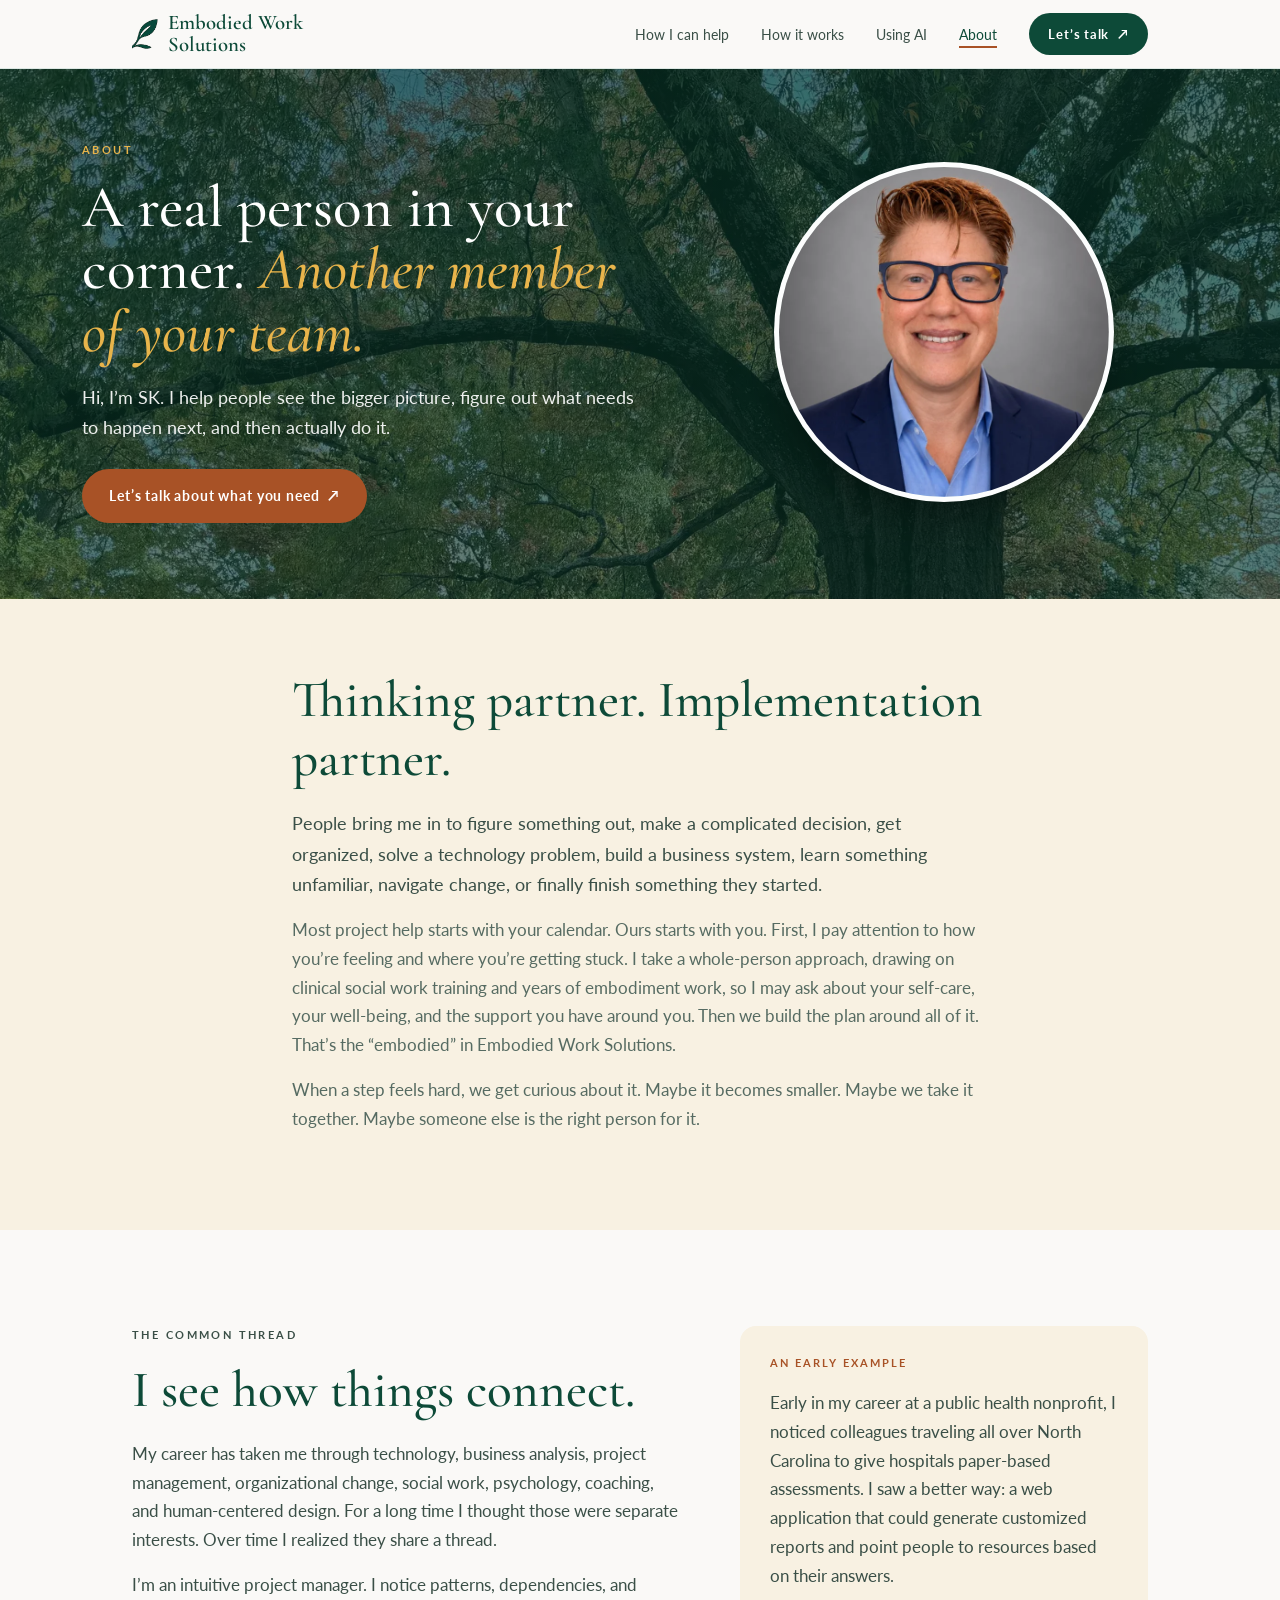
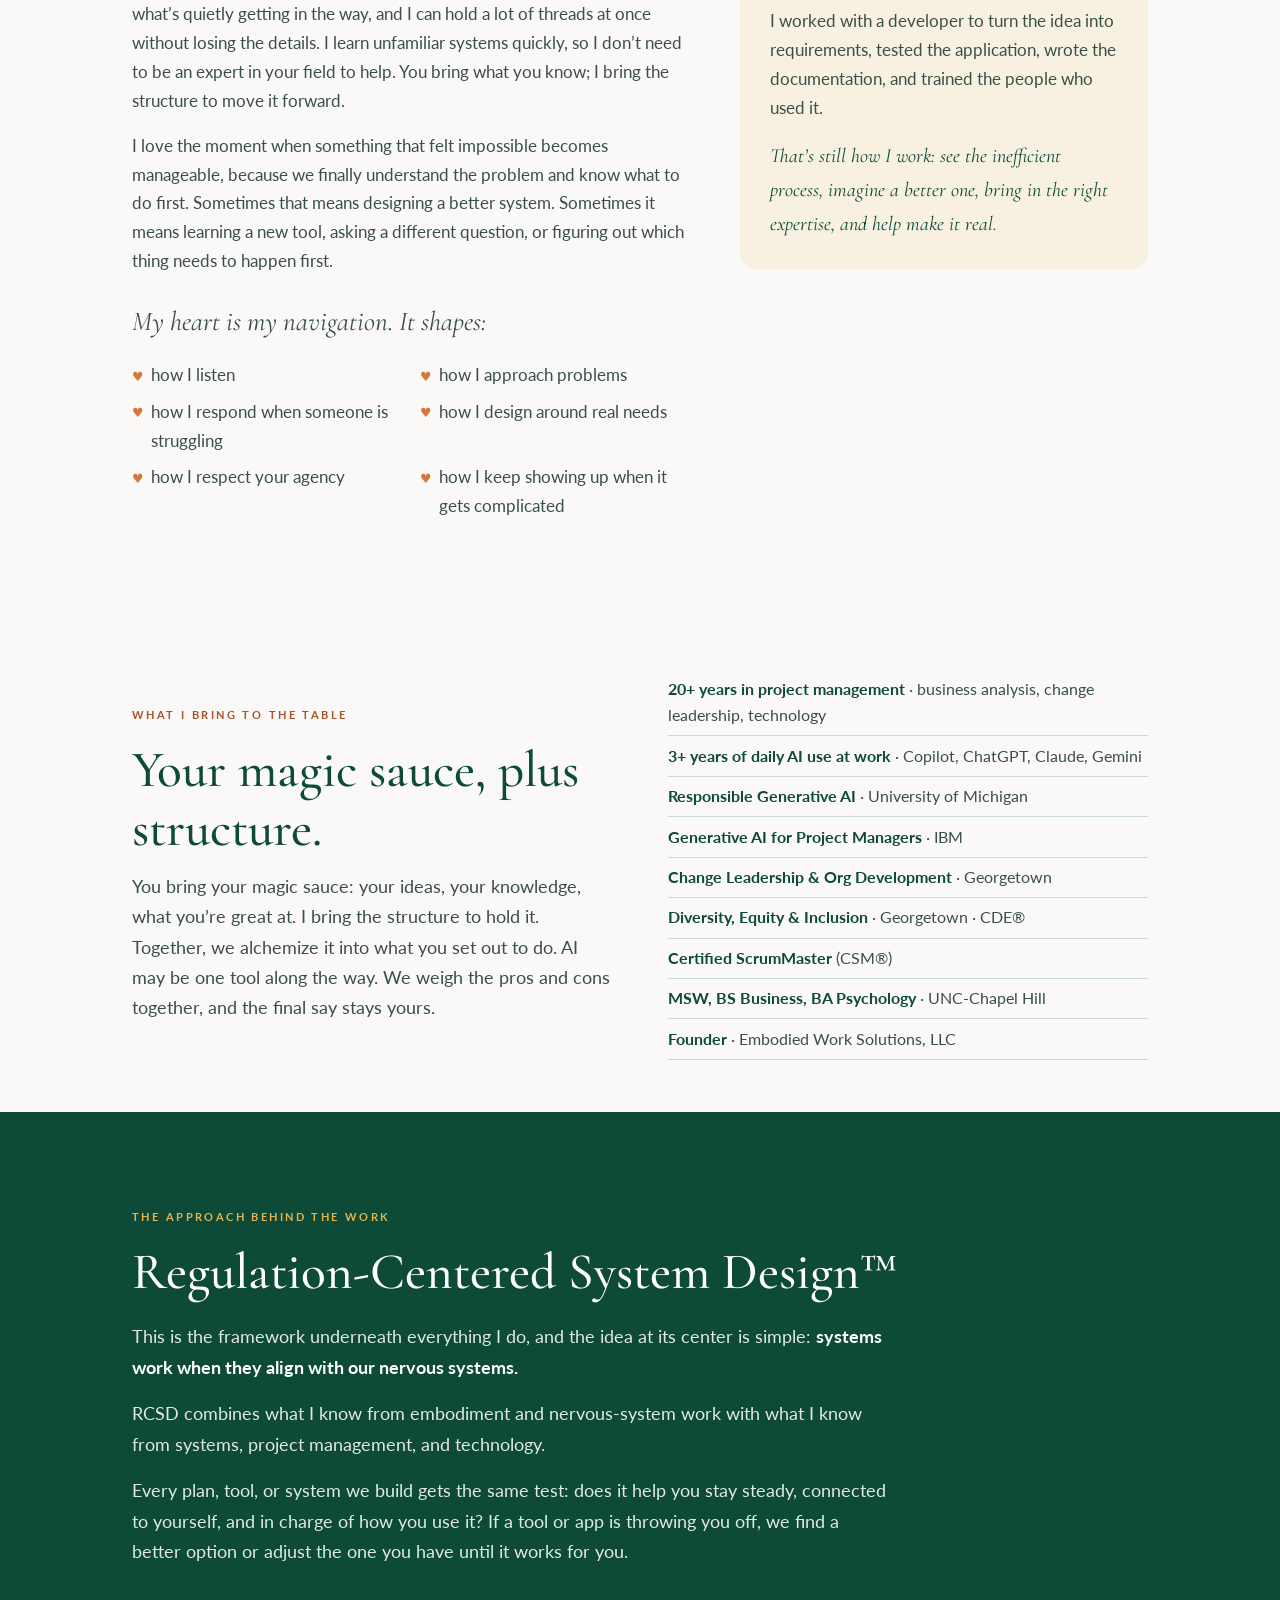
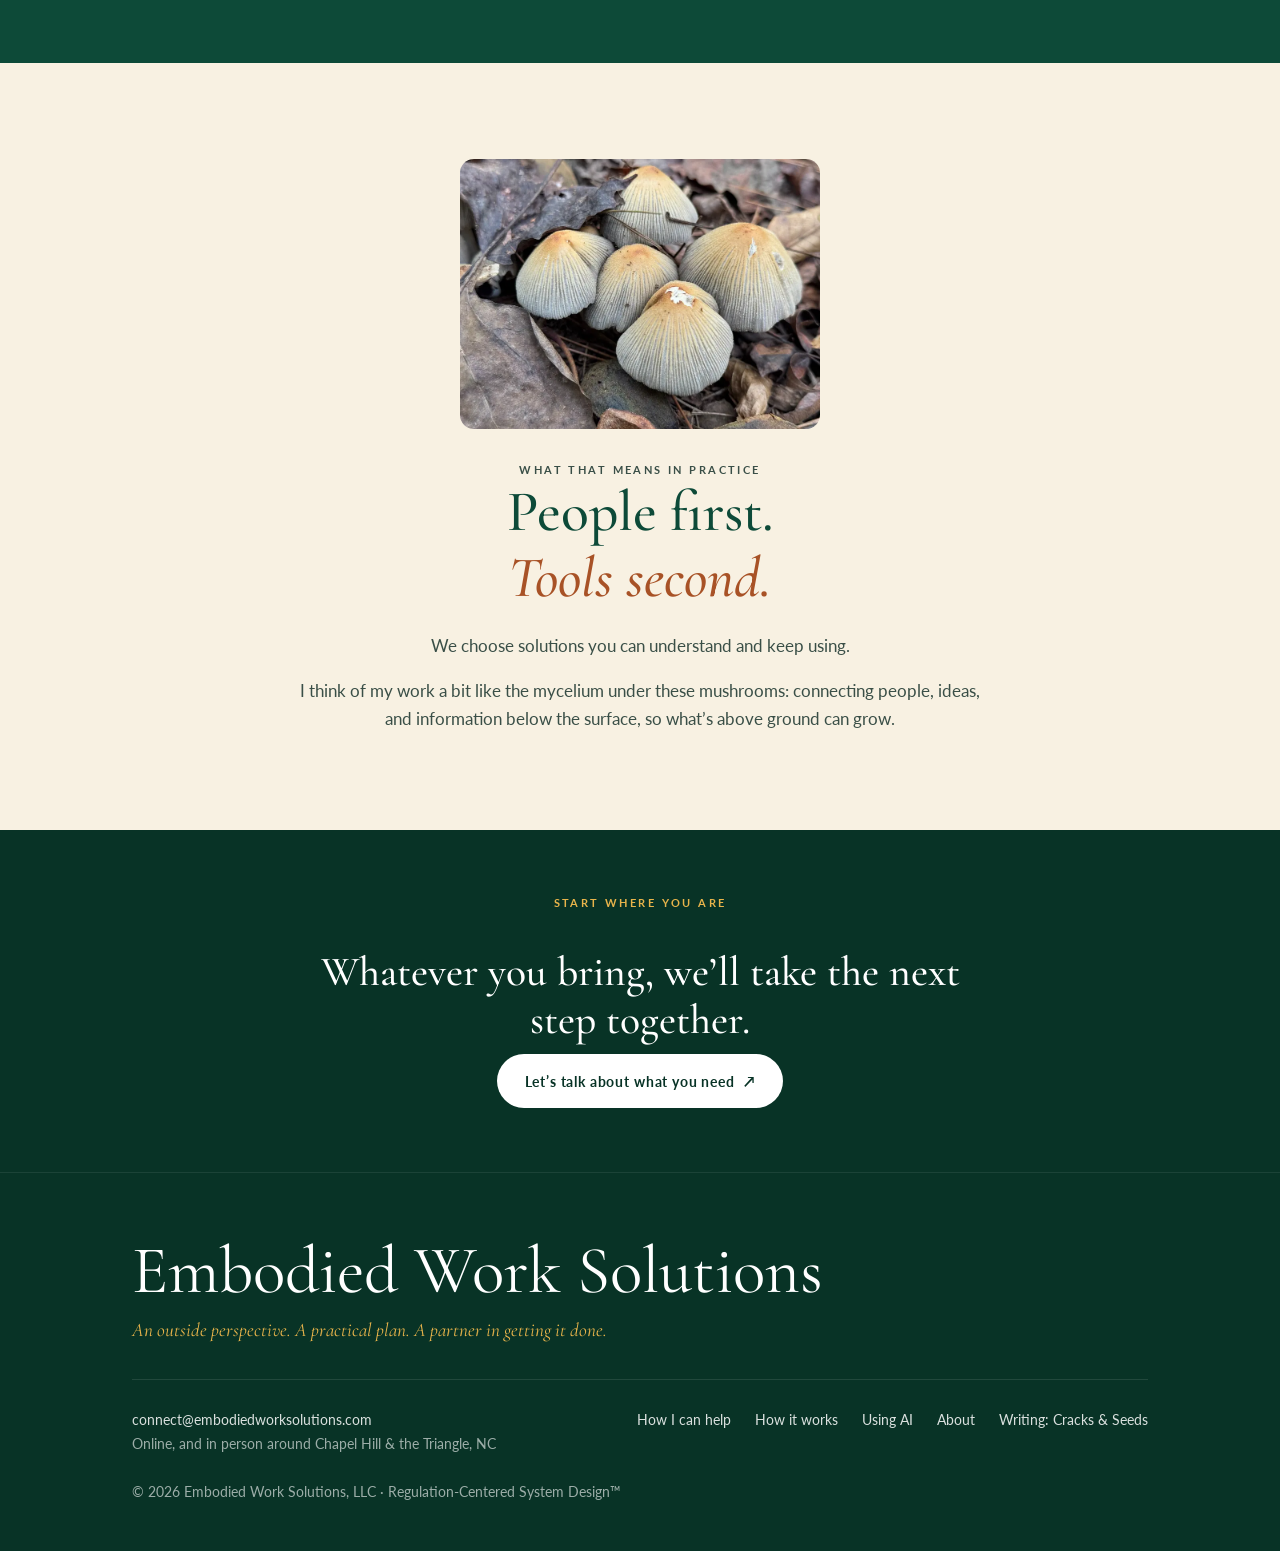
==== commit 6882ed73: "Remove duplication across the site - Home: "Are you ready?" folded into the Tired-of band (one frust" ====
--- a/about.html
+++ b/about.html
@@ -393,7 +393,7 @@
     <div>
       <p class="eyebrow">About</p>
       <h1>A real person in your corner. <em>Another member of your team.</em></h1>
-      <p class="lede">I’m SK: an intuitive project manager, a thinking partner, and an implementation partner. I see the bigger picture, hold the threads with you, and help you get it done.</p>
+      <p class="lede">Hi, I’m SK. I help people see the bigger picture, figure out what needs to happen next, and then actually do it.</p>
       <div class="actions"><a href="contact.html" class="btn warm">Let’s talk about what you need <span class="arrow">↗</span></a></div>
     </div>
     <figure class="slot round">
@@ -405,10 +405,10 @@
 <section class="page-body about" id="about">
   <div class="wrap narrow">
     <div>
-      <h2>Hi, I’m SK.</h2>
-      <p class="lede">I’m a thinking partner and an implementation partner. I help people see the bigger picture, figure out what needs to happen next, and then actually do it.</p>
-      <p class="muted">People bring me in to figure something out, make a complicated decision, get organized, solve a technology problem, build a business system, learn something unfamiliar, navigate change, or finally finish something they started.</p>
+      <h2>Thinking partner. Implementation partner.</h2>
+      <p class="lede">People bring me in to figure something out, make a complicated decision, get organized, solve a technology problem, build a business system, learn something unfamiliar, navigate change, or finally finish something they started.</p>
       <p class="muted">Most project help starts with your calendar. Ours starts with you. First, I pay attention to how you’re feeling and where you’re getting stuck. I take a whole-person approach, drawing on clinical social work training and years of embodiment work, so I may ask about your self-care, your well-being, and the support you have around you. Then we build the plan around all of it. That’s the “embodied” in Embodied Work Solutions.</p>
+      <p class="muted">When a step feels hard, we get curious about it. Maybe it becomes smaller. Maybe we take it together. Maybe someone else is the right person for it.</p>
     </div>
   </div>
 </section>
@@ -445,34 +445,7 @@
   </div>
 </section>
 
-<section class="page-body" id="together" style="background:var(--warm-white)">
-  <div class="wrap">
-    <p class="eyebrow">How we work together</p>
-    <h2>We figure it out together.</h2>
-    <p class="lede">Whatever you bring, here’s what we do with it.</p>
-    <div class="trio">
-      <div class="card"><h3>Get clear on the goal.</h3><p>You may already know it. If not, we’ll find it. Then we name what’s in the way and where to start.</p></div>
-      <div class="card"><h3>Imagine what could be.</h3><p>We look at how things work now and picture an easier, better way.</p></div>
-      <div class="card"><h3>Map the path.</h3><p>We see how the pieces connect and work out the steps together.</p></div>
-      <div class="card"><h3>Translate between worlds.</h3><p>Tech and everyday language. Big ideas and this week’s to-do list. What you need and what a tool can do.</p></div>
-      <div class="card"><h3>Build what helps.</h3><p>We figure out the solution, then set up the tools, apps, and integrations it takes to get there.</p></div>
-      <div class="card"><h3>Learn and adjust as we go.</h3><p>We put more into what’s working and shift course as we learn.</p></div>
-    </div>
-  </div>
-</section>
-
-<section class="human" id="feel" style="background:var(--sand)">
-  <div class="wrap narrow">
-    <p class="eyebrow">What it’s like to work with me</p>
-    <h2>See more clearly. <em>Move forward together.</em></h2>
-    <p>I hold the threads with you—every project, idea, and loose end—so your mind has room to think. I learn how your brain works and build around it. And when the next step isn’t clear yet, we figure it out together.</p>
-    <p>When a step feels hard, we get curious about it. Maybe it becomes smaller. Maybe we take it together. Maybe someone else is the right person for it.</p>
-    <p>Learning new technology works the same way: at your pace, in the way you learn best, with plenty of room for questions.</p>
-    <p class="pull">Structure should make things easier.</p>
-    <!-- Testimonial: add here once received, in the writer's own words, with permission. -->
-  </div>
-</section>
-
+<!-- Testimonial: add here once received, in the writer’s own words, with permission. -->
 <section class="creds2">
   <div class="wrap creds-split">
     <div>
--- a/assets/ews.css
+++ b/assets/ews.css
@@ -337,8 +337,6 @@
 .page-hero .jump a:hover { border-color: var(--terracotta-light); background: #fff; }
 @media (max-width: 900px) { .ph-grid { grid-template-columns: 1fr; gap: 2rem; } .page-hero { padding: 2.75rem 0 3rem; } }
 
-/* How it works: experience photos on the four steps */
-.steps .step.has-photo img { aspect-ratio: 1 / 1; object-position: center 30%; }
 
 /* Inner-page hero on SK's nature photos (green overlay kept, people photo inset) */
 .page-hero.nature { background-size: cover; background-position: center; color: #fff; padding: 4.5rem 0 4.75rem; }
@@ -358,3 +356,10 @@
 .page-hero.nature .slot.round img { border-width: 5px; }
 .page-hero.nature .slot .credit { color: rgba(255,255,255,.78); }
 .page-hero.nature:focus-within a:focus-visible { outline-color: var(--honey); }
+
+/* "Are you ready?" folded into the Tired-of band */
+.tired .ready-inline { margin-top: 2.5rem; padding: 2rem 2.25rem; background: rgba(0,0,0,.16); border-radius: 16px; max-width: 860px; }
+.tired .ready-inline h3 { color: #fff; font-size: clamp(1.8rem, 3.4vw, 2.4rem); margin-bottom: .6rem; }
+.tired .ready-inline p { color: rgba(255,255,255,.86); }
+.tired .ready-inline .pledge { font-family: var(--serif); font-style: italic; font-size: clamp(1.4rem, 2.4vw, 1.75rem); color: var(--honey); line-height: 1.3; margin-top: 1rem; }
+.tired .ready-inline a.more { display: inline-block; margin-top: 1rem; }
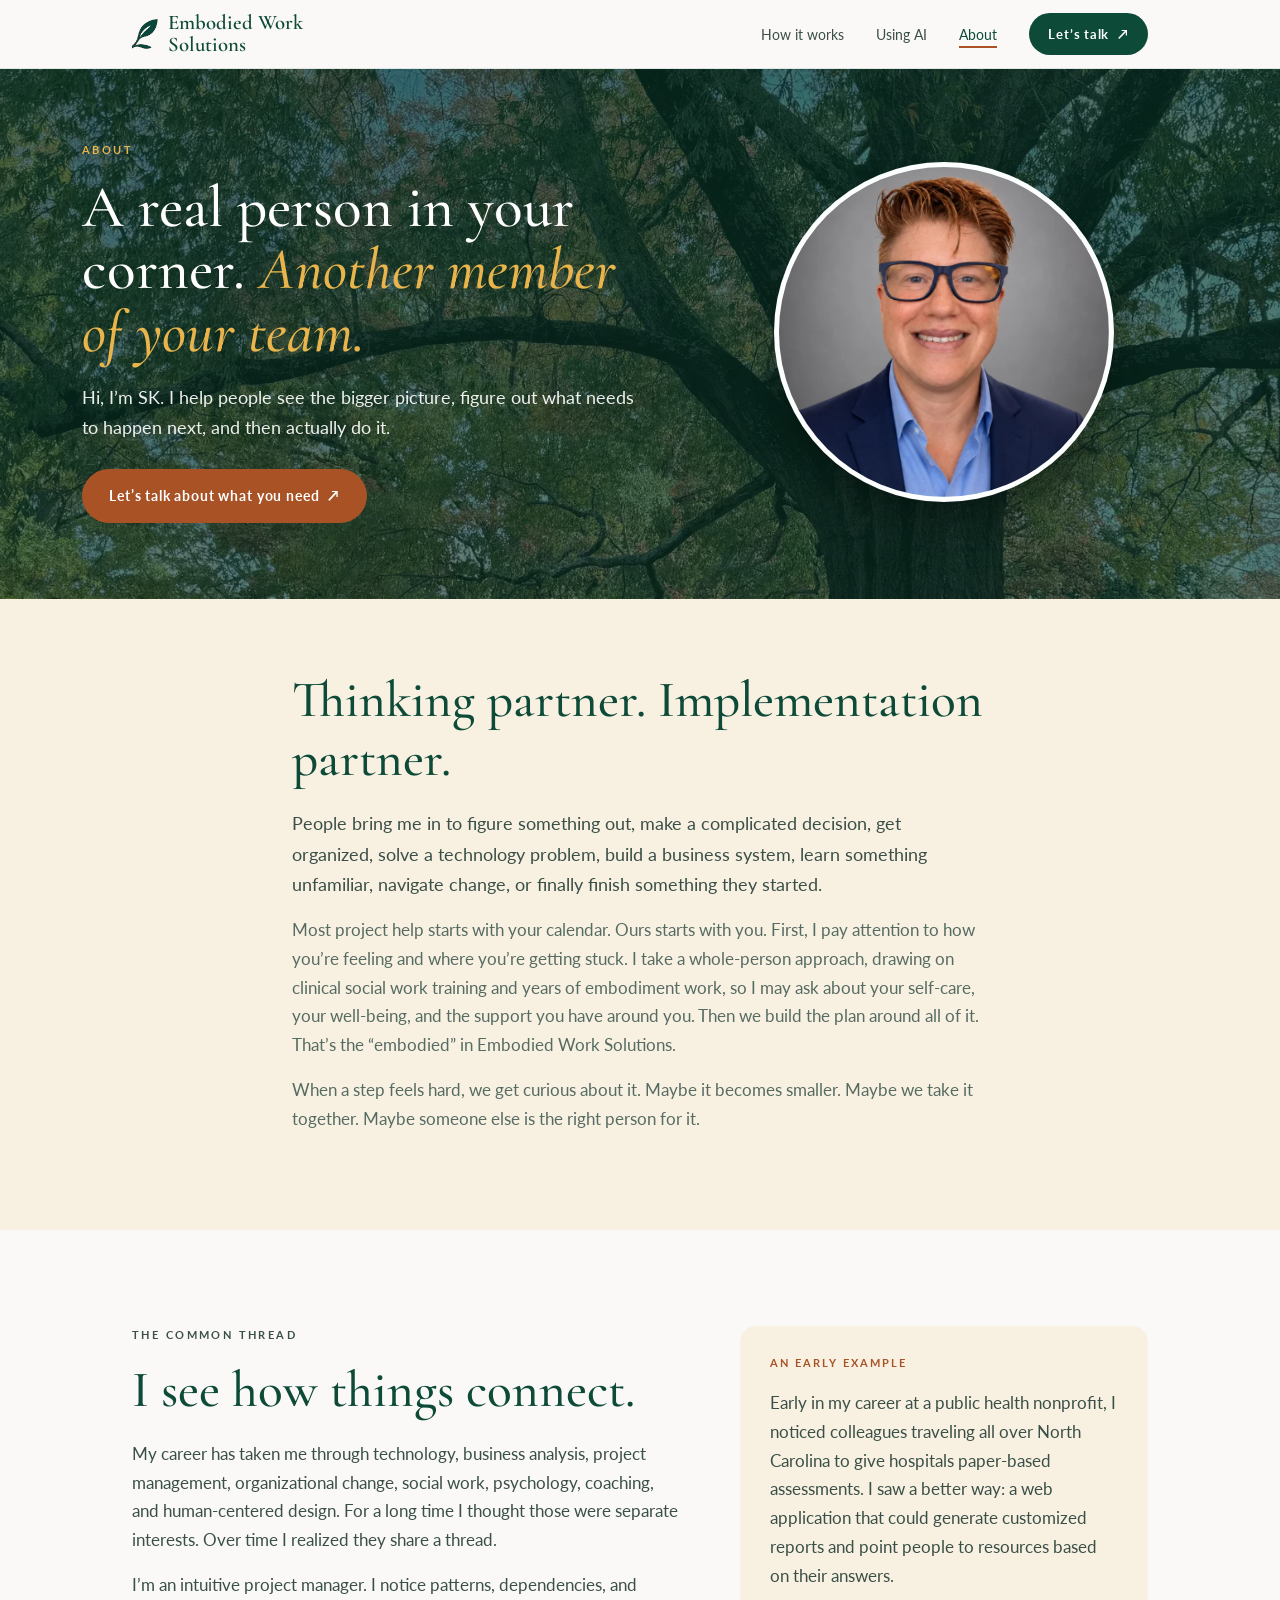
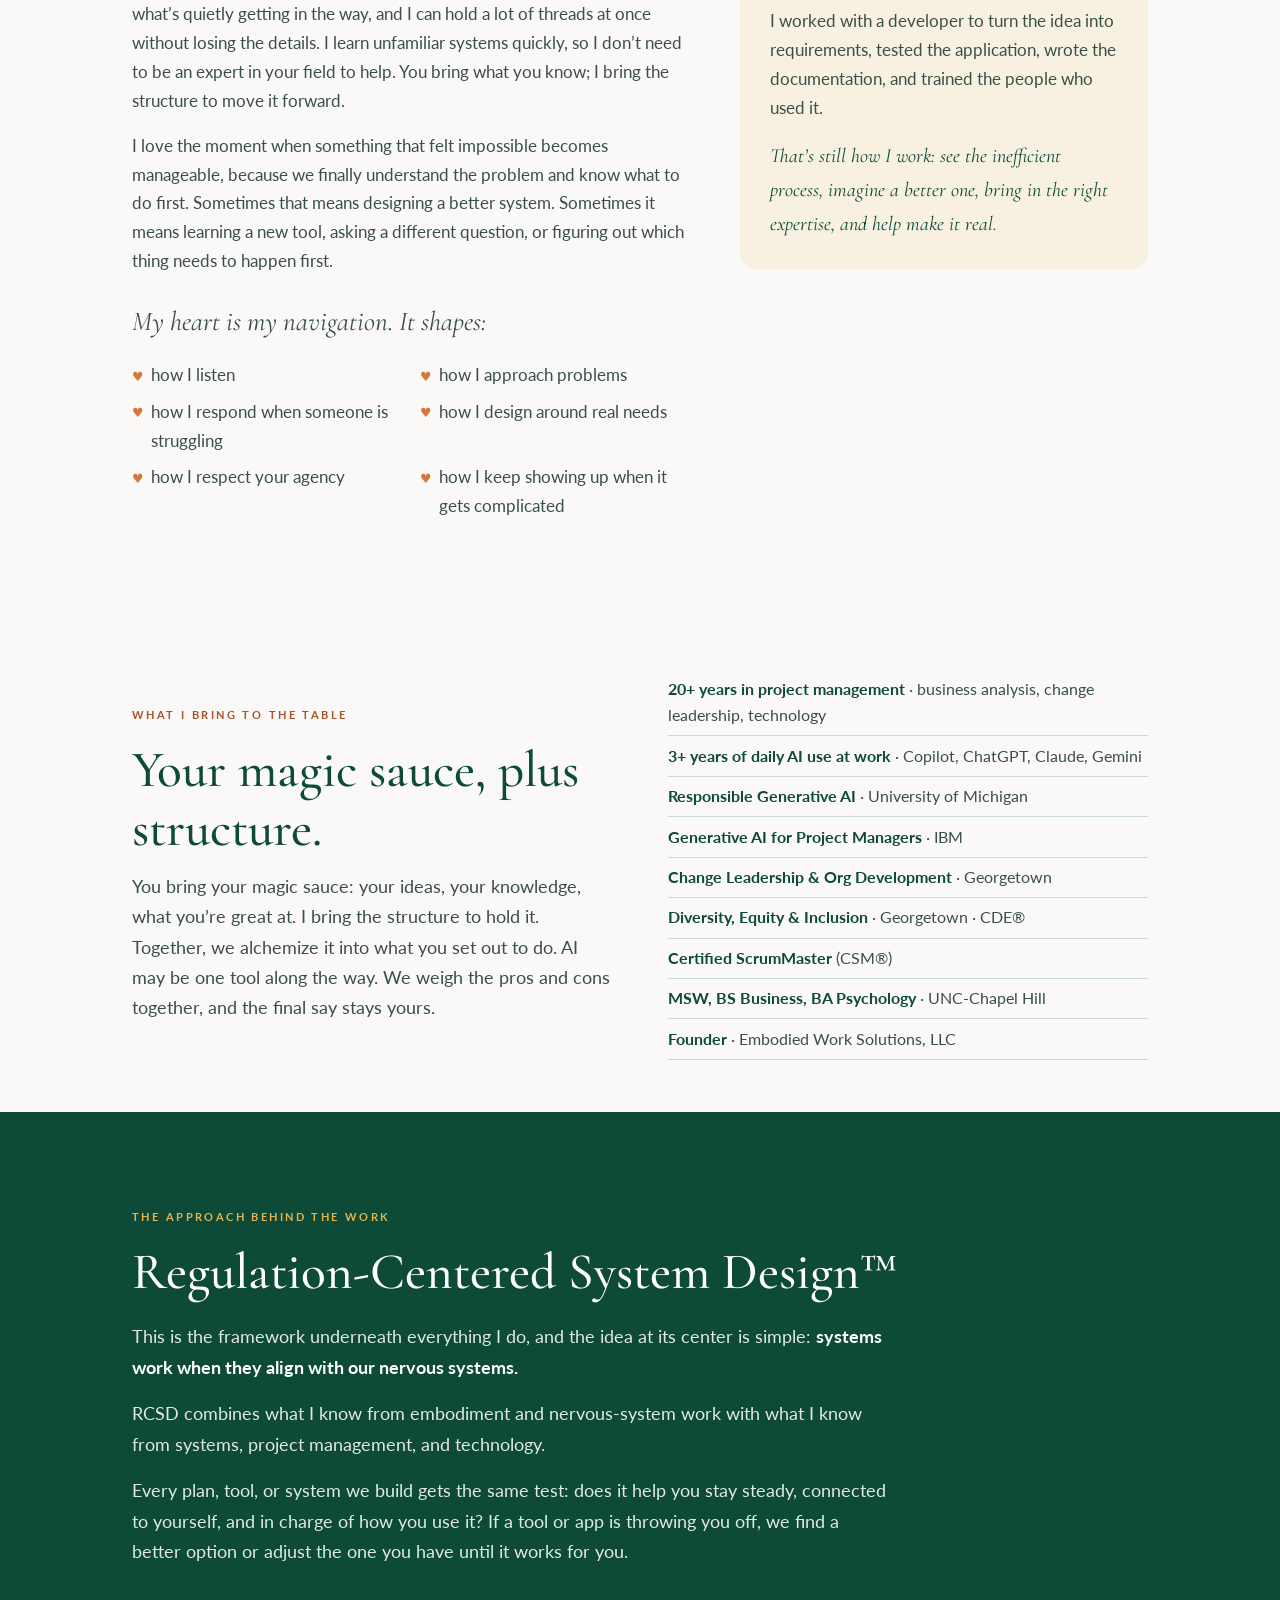
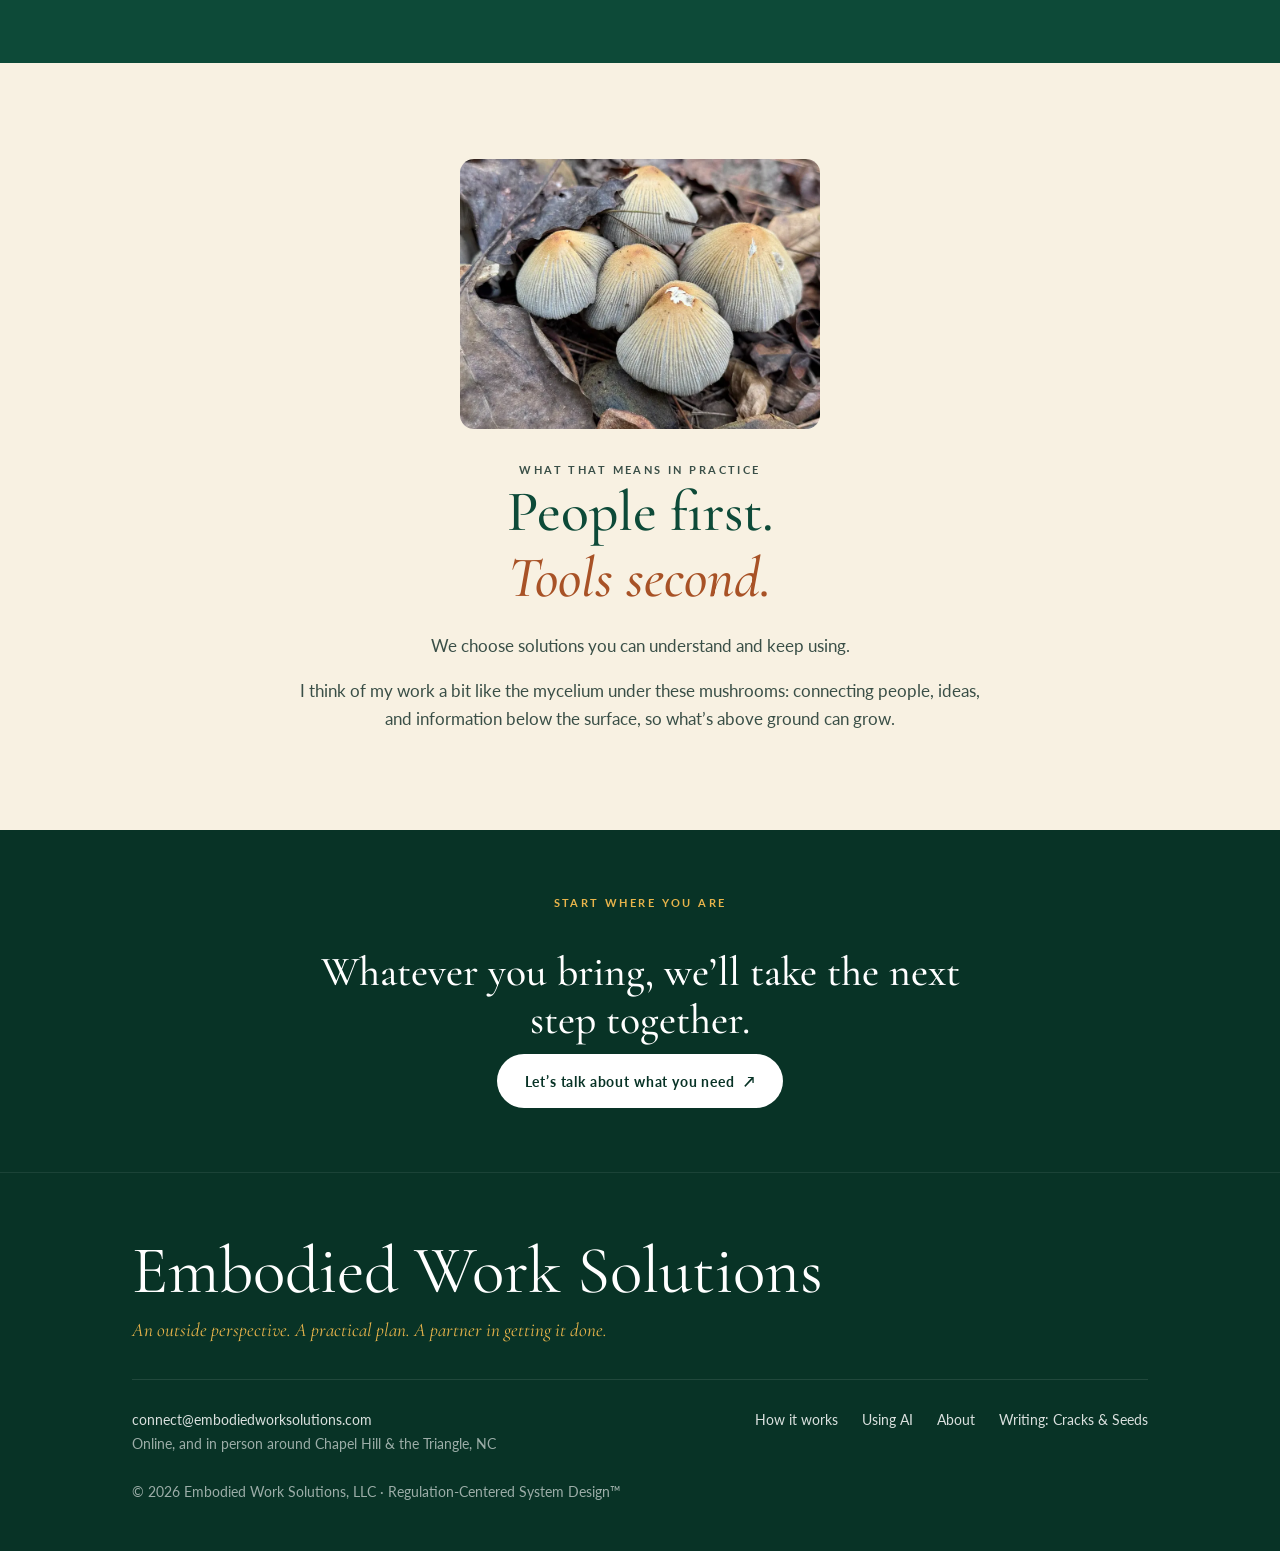
==== commit f43c82f8: "Fold How I can help back into the homepage; forest hero returns - help.html and offerings.html redir" ====
--- a/about.html
+++ b/about.html
@@ -366,7 +366,6 @@
   <div class="wrap">
     <a href="index.html" class="brand" aria-label="Embodied Work Solutions, home"><img src="assets/leaf.webp" alt="" width="96" height="109" /><span>Embodied Work<br>Solutions</span></a>
     <ul class="nav-links">
-      <li><a href="help.html">How I can help</a></li>
       <li><a href="how-it-works.html">How it works</a></li>
       <li><a href="ai.html">Using AI</a></li>
       <li><a href="about.html" aria-current="page">About</a></li>
@@ -377,7 +376,6 @@
   <div class="mobile-menu" id="mobile-menu" hidden>
     <ul>
       <li><a href="index.html">Home</a></li>
-      <li><a href="help.html">How I can help</a></li>
       <li><a href="how-it-works.html">How it works</a></li>
       <li><a href="ai.html">Using AI</a></li>
       <li><a href="about.html" aria-current="page">About</a></li>
@@ -504,7 +502,7 @@
     <div class="foot-row">
       <span><a href="mailto:connect@embodiedworksolutions.com">connect@embodiedworksolutions.com</a><br>Online, and in person around Chapel Hill &amp; the Triangle, NC</span>
       <div class="foot-links">
-        <a href="help.html">How I can help</a><a href="how-it-works.html">How it works</a><a href="ai.html">Using AI</a><a href="about.html">About</a>
+        <a href="how-it-works.html">How it works</a><a href="ai.html">Using AI</a><a href="about.html">About</a>
         <a href="https://cracksandseeds.substack.com/" target="_blank" rel="noopener">Writing: Cracks &amp; Seeds</a>
       </div>
       <span>© 2026 Embodied Work Solutions, LLC · Regulation-Centered System Design™</span>
--- a/assets/ews.css
+++ b/assets/ews.css
@@ -363,3 +363,18 @@
 .tired .ready-inline p { color: rgba(255,255,255,.86); }
 .tired .ready-inline .pledge { font-family: var(--serif); font-style: italic; font-size: clamp(1.4rem, 2.4vw, 1.75rem); color: var(--honey); line-height: 1.3; margin-top: 1rem; }
 .tired .ready-inline a.more { display: inline-block; margin-top: 1rem; }
+
+/* Home hero on the green forest (header-home.webp), people photo framed in it */
+.hero3.nature { background-size: cover; background-position: center; color: #fff; }
+.hero3.nature .eyebrow { color: var(--honey); }
+.hero3.nature h1 { color: #fff; }
+.hero3.nature h1 em { color: var(--honey); }
+.hero3.nature .lede { color: rgba(255,255,255,.93); }
+.hero3.nature .promise { color: #fff; }
+.hero3.nature .micro { color: rgba(255,255,255,.82); }
+.hero3.nature .micro span + span::before { color: var(--honey); }
+.hero3.nature .btn.light-ghost { color: #fff; border-color: rgba(255,255,255,.85); }
+.hero3.nature .btn.light-ghost:hover { background: rgba(255,255,255,.12); }
+.hero3.nature .slot img { border: 4px solid rgba(255,255,255,.9); box-shadow: 0 24px 60px -20px rgba(0,0,0,.55); }
+.hero3.nature .slot .credit { color: rgba(255,255,255,.8); }
+.startbtn .btn-row a.more { margin-left: .5rem; }
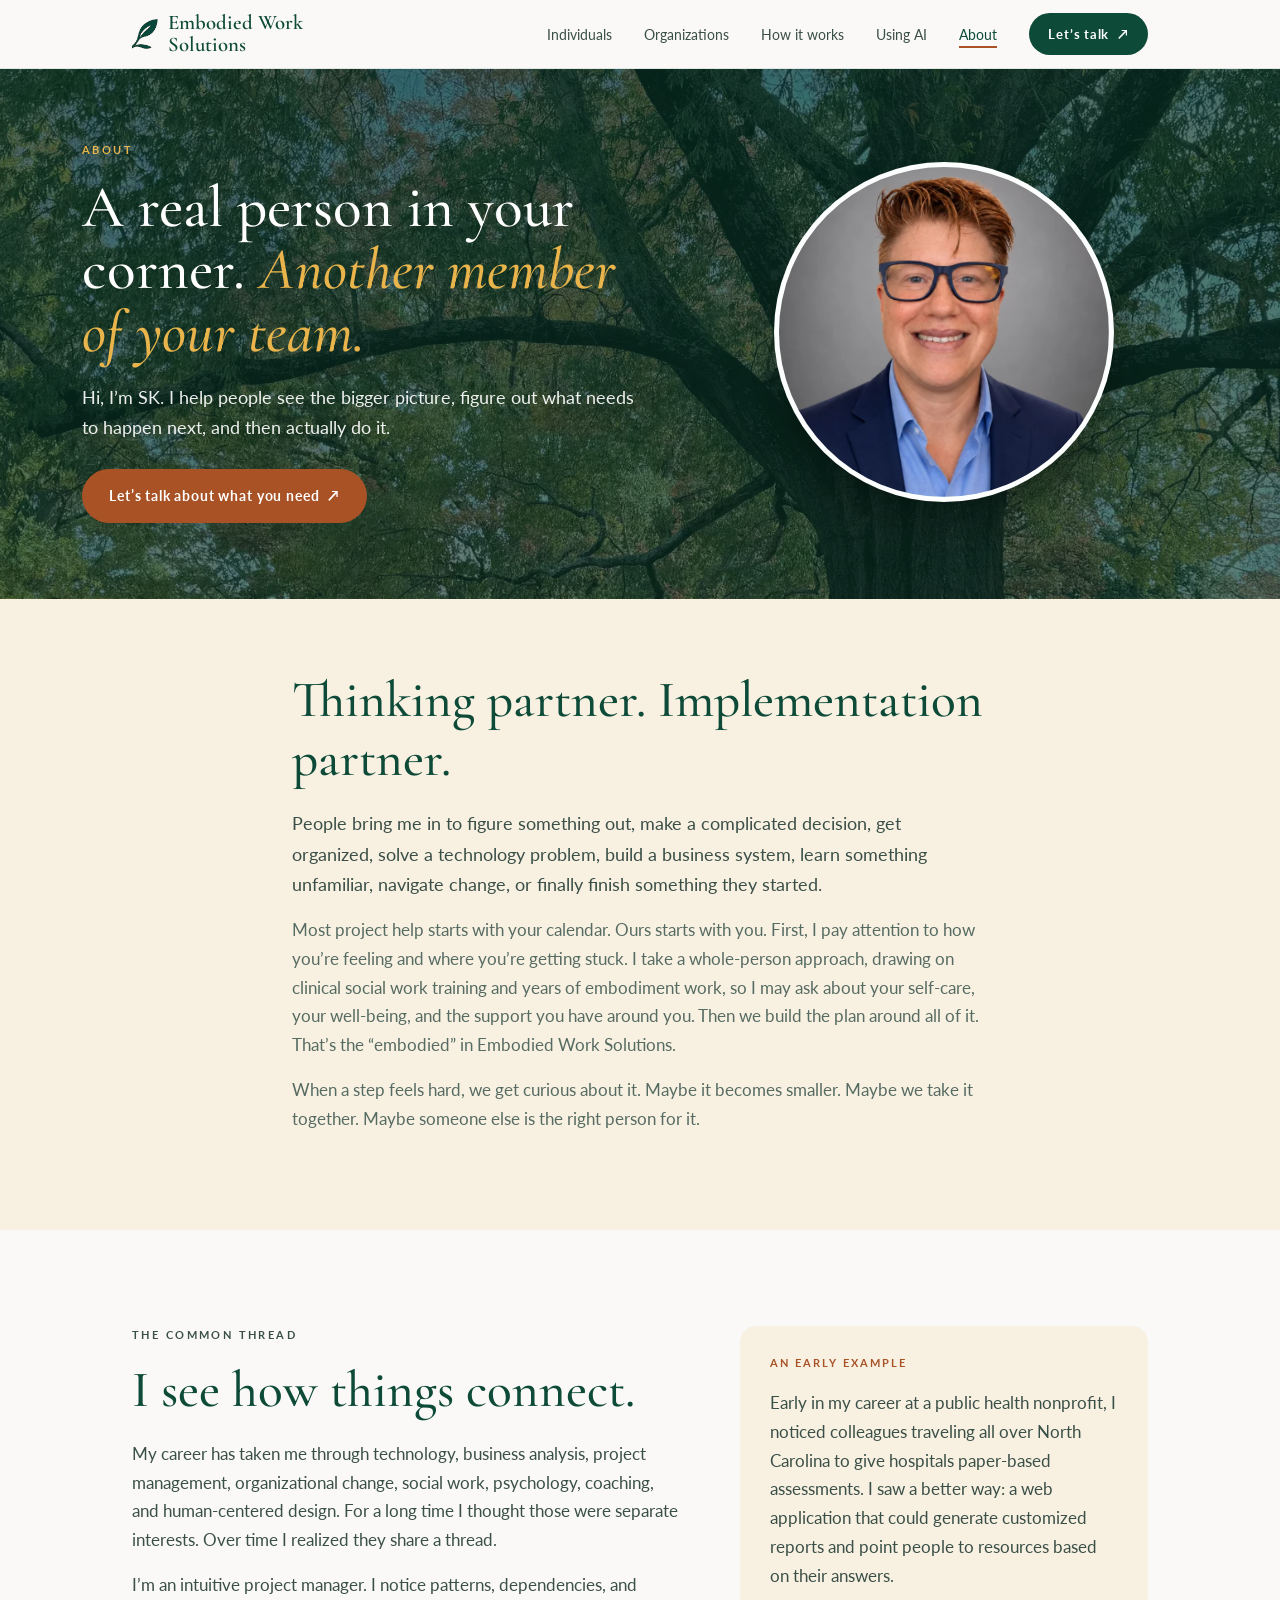
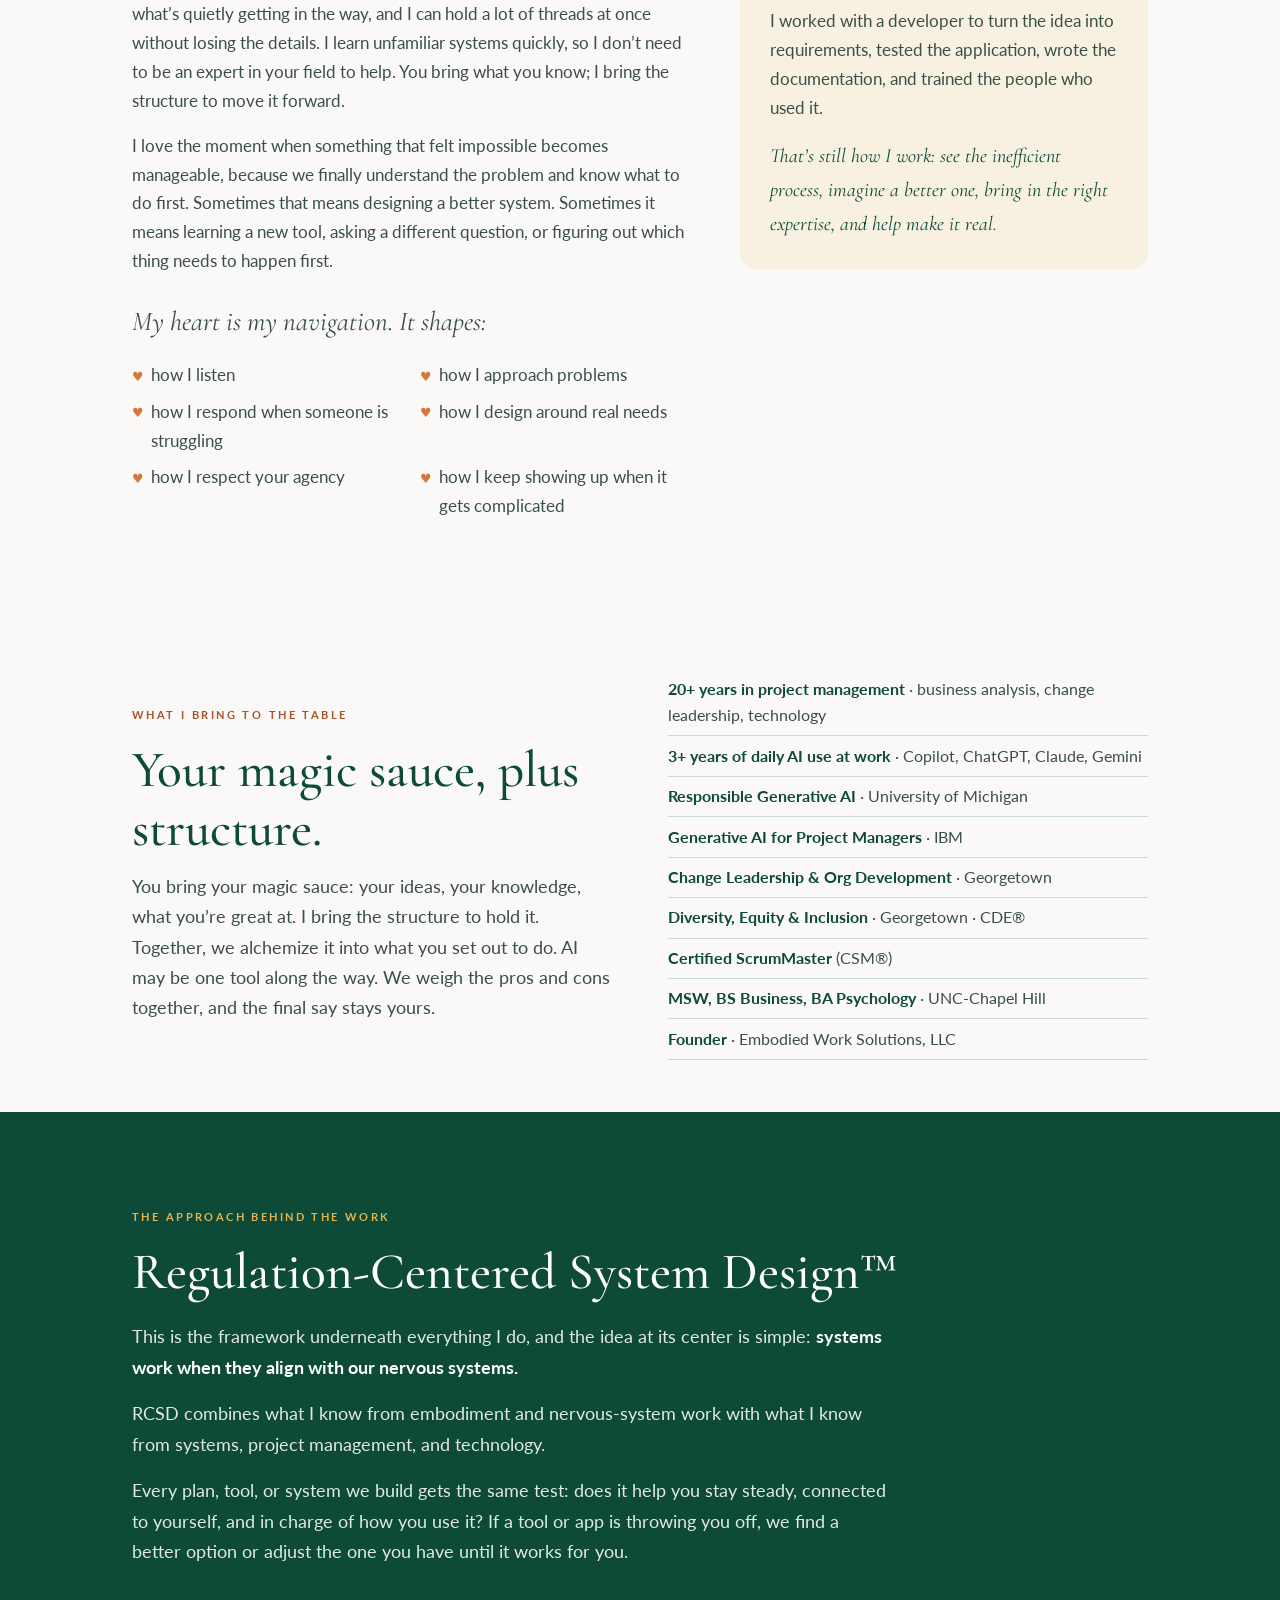
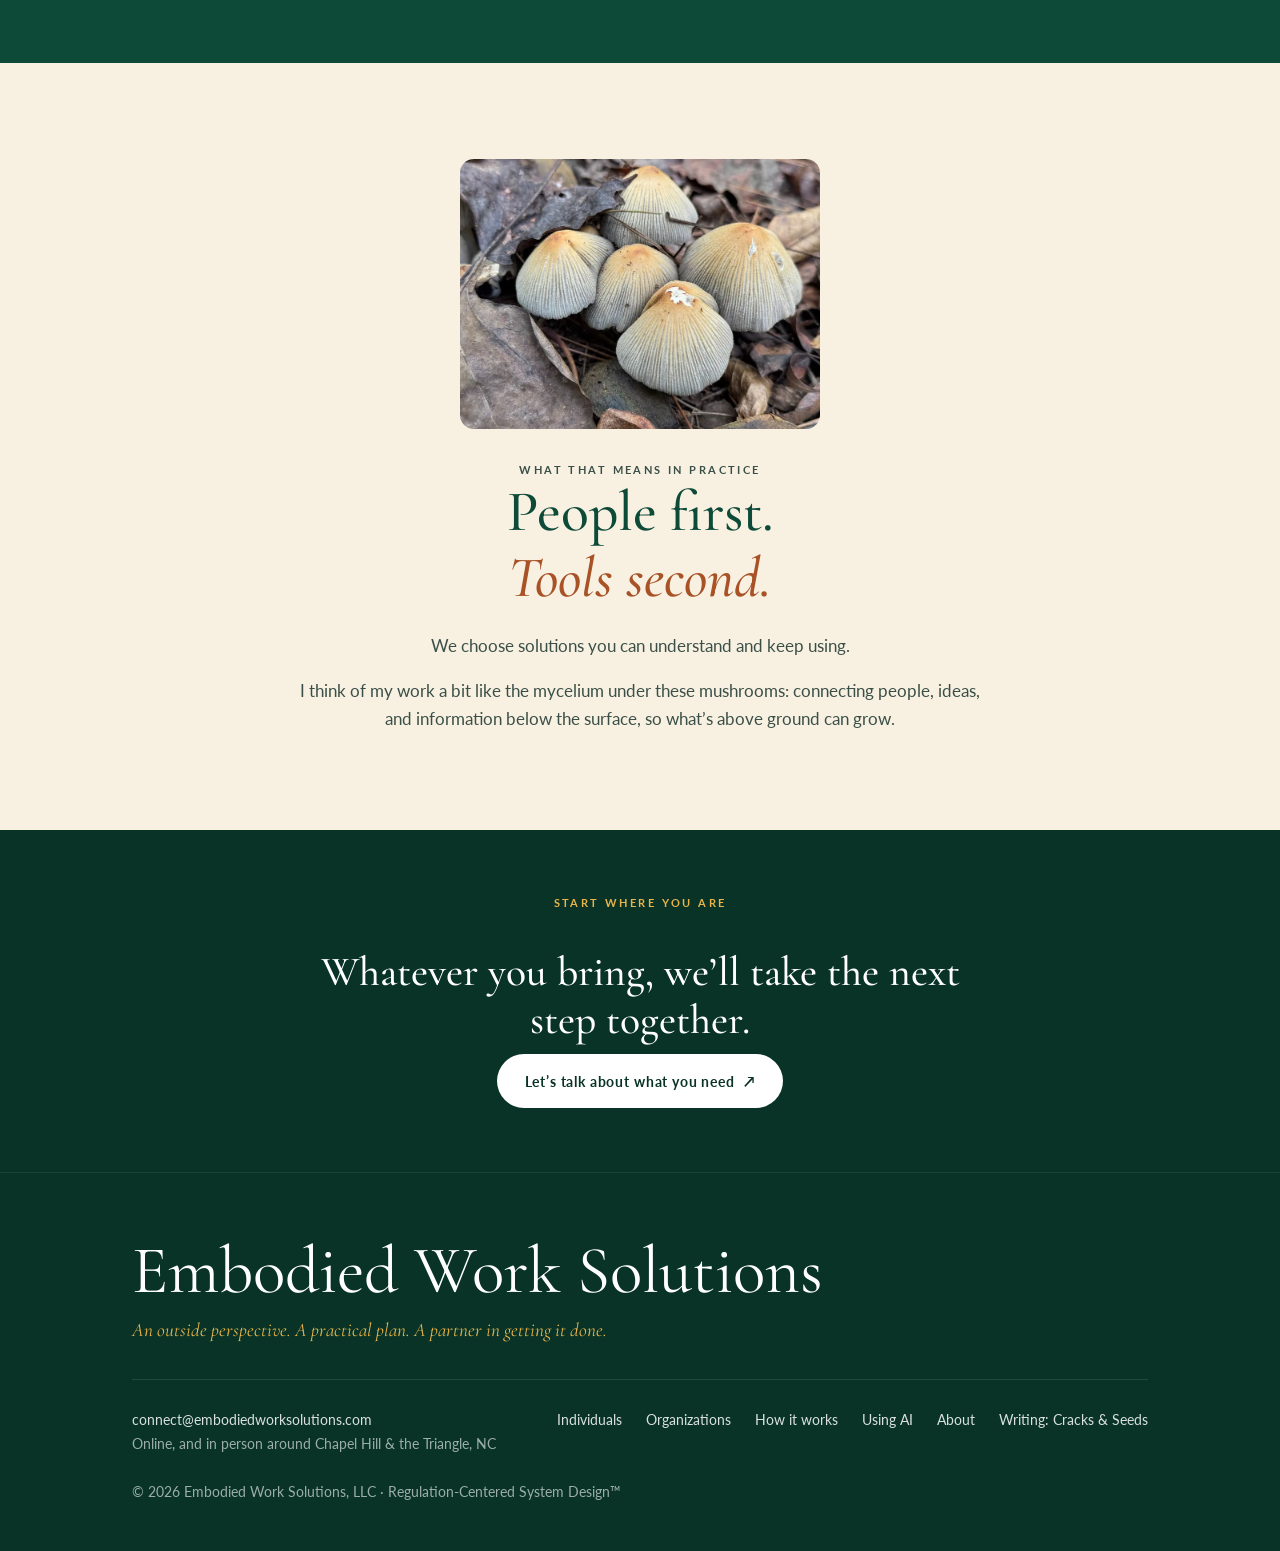
==== commit 9e5e4c78: "Home: "How I can help individuals" and "How I can help organizations" - Individuals: team intro, thr" ====
--- a/about.html
+++ b/about.html
@@ -366,6 +366,8 @@
   <div class="wrap">
     <a href="index.html" class="brand" aria-label="Embodied Work Solutions, home"><img src="assets/leaf.webp" alt="" width="96" height="109" /><span>Embodied Work<br>Solutions</span></a>
     <ul class="nav-links">
+      <li><a href="index.html#who">Individuals</a></li>
+      <li><a href="index.html#organizations">Organizations</a></li>
       <li><a href="how-it-works.html">How it works</a></li>
       <li><a href="ai.html">Using AI</a></li>
       <li><a href="about.html" aria-current="page">About</a></li>
@@ -376,6 +378,8 @@
   <div class="mobile-menu" id="mobile-menu" hidden>
     <ul>
       <li><a href="index.html">Home</a></li>
+      <li><a href="index.html#who">Individuals</a></li>
+      <li><a href="index.html#organizations">Organizations</a></li>
       <li><a href="how-it-works.html">How it works</a></li>
       <li><a href="ai.html">Using AI</a></li>
       <li><a href="about.html" aria-current="page">About</a></li>
@@ -502,7 +506,7 @@
     <div class="foot-row">
       <span><a href="mailto:connect@embodiedworksolutions.com">connect@embodiedworksolutions.com</a><br>Online, and in person around Chapel Hill &amp; the Triangle, NC</span>
       <div class="foot-links">
-        <a href="how-it-works.html">How it works</a><a href="ai.html">Using AI</a><a href="about.html">About</a>
+        <a href="index.html#who">Individuals</a><a href="index.html#organizations">Organizations</a><a href="how-it-works.html">How it works</a><a href="ai.html">Using AI</a><a href="about.html">About</a>
         <a href="https://cracksandseeds.substack.com/" target="_blank" rel="noopener">Writing: Cracks &amp; Seeds</a>
       </div>
       <span>© 2026 Embodied Work Solutions, LLC · Regulation-Centered System Design™</span>
@@ -515,6 +519,7 @@
   if (b && m) {
     function set(open) { b.setAttribute('aria-expanded', String(open)); b.setAttribute('aria-label', open ? 'Close menu' : 'Open menu'); m.hidden = !open; }
     b.addEventListener('click', function () { set(b.getAttribute('aria-expanded') !== 'true'); });
+    m.addEventListener('click', function (e) { if (e.target.closest('a')) set(false); });
     document.addEventListener('keydown', function (e) { if (e.key === 'Escape' && !m.hidden) { set(false); b.focus(); } });
   }
   // Lens section: the overlook photo comes into focus as it scrolls into view.
--- a/assets/ews.css
+++ b/assets/ews.css
@@ -378,3 +378,14 @@
 .hero3.nature .slot img { border: 4px solid rgba(255,255,255,.9); box-shadow: 0 24px 60px -20px rgba(0,0,0,.55); }
 .hero3.nature .slot .credit { color: rgba(255,255,255,.8); }
 .startbtn .btn-row a.more { margin-left: .5rem; }
+
+/* Individuals: three client cards */
+.pathways.three { grid-template-columns: repeat(3, 1fr); }
+.pathways.three .pathway .pbody { padding: 1.4rem 1.5rem 1.6rem; }
+.pathways.three .pathway h3 { font-size: 1.35rem; }
+@media (max-width: 1000px) { .pathways.three { grid-template-columns: 1fr; } }
+/* Organizations section on the homepage */
+.client.org-help { background: var(--forest-pale); }
+/* menu now has six items */
+@media (min-width: 761px) and (max-width: 1180px) { .nav-links { gap: 1.1rem; } .nav-links a { font-size: 13.5px; } .brand span { display: none; } }
+@media (min-width: 901px) { .client.org-help .cols > .slot { position: sticky; top: 96px; align-self: start; } }
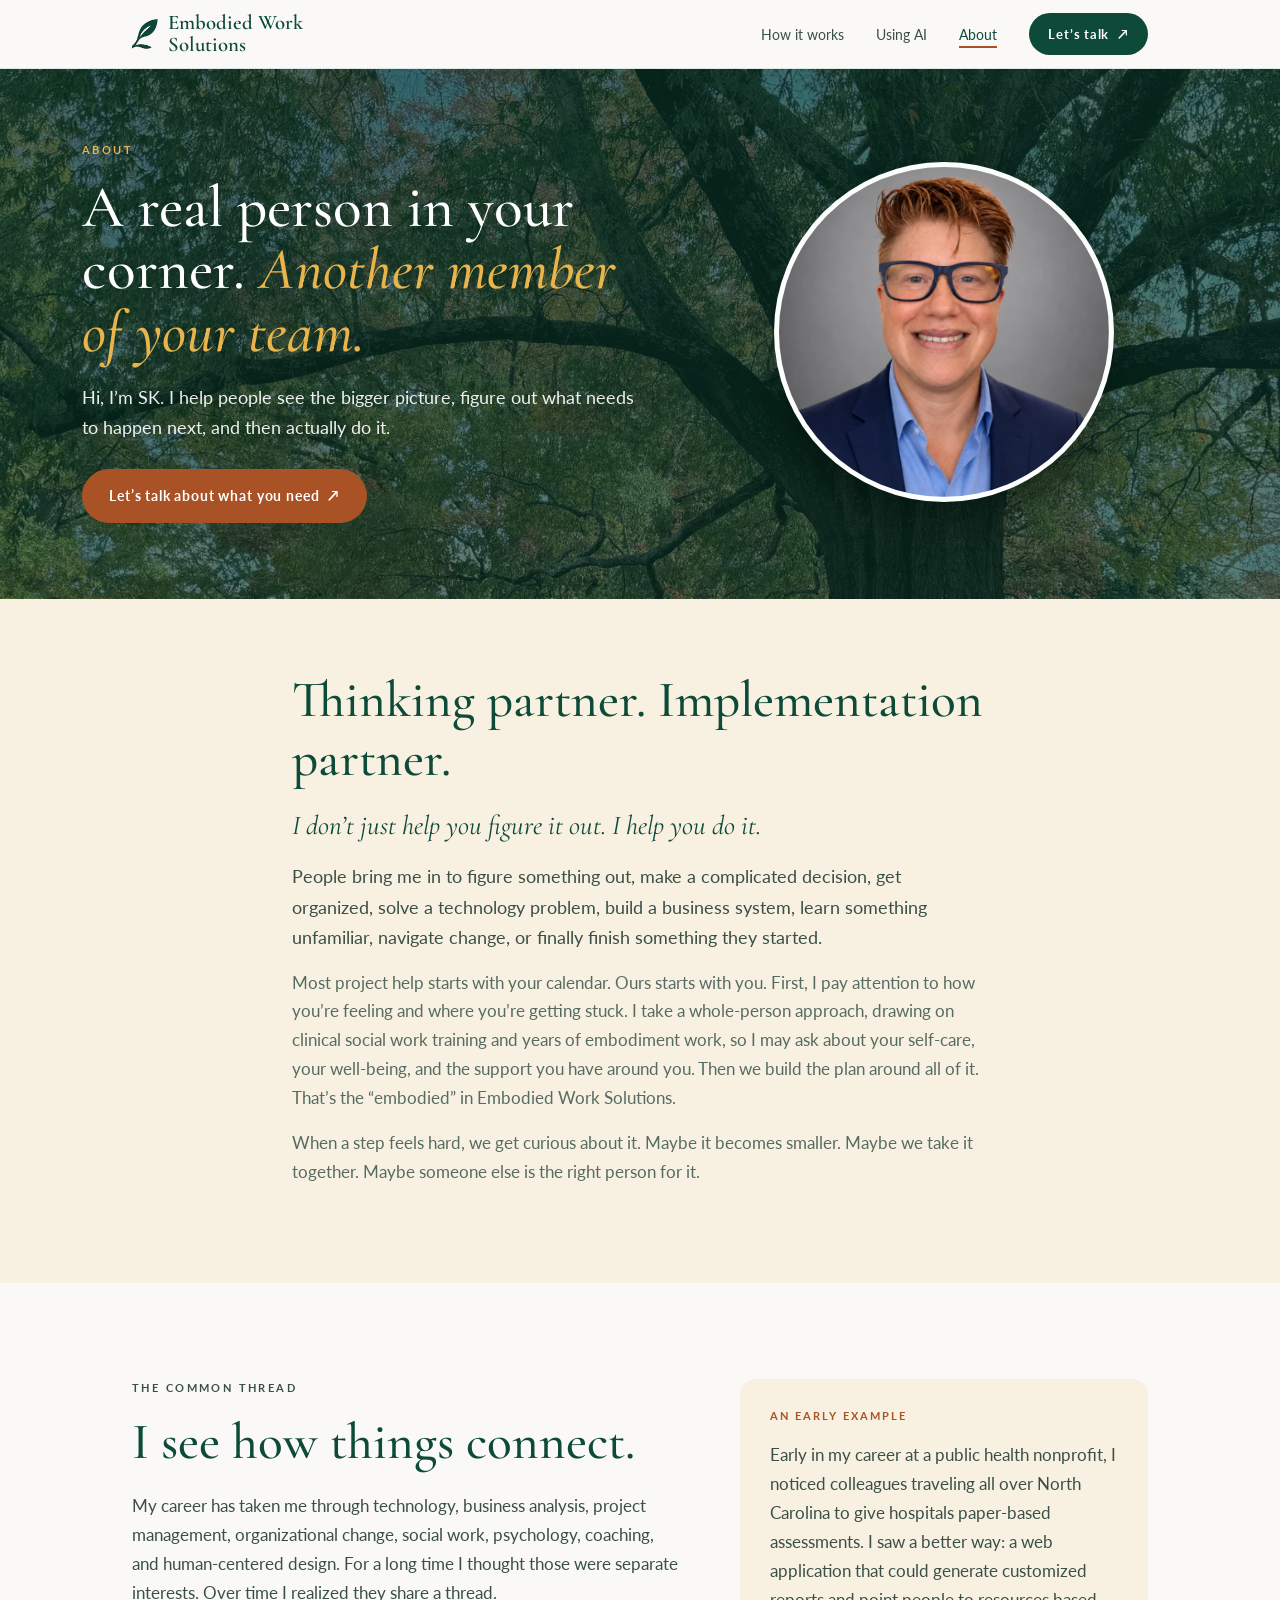
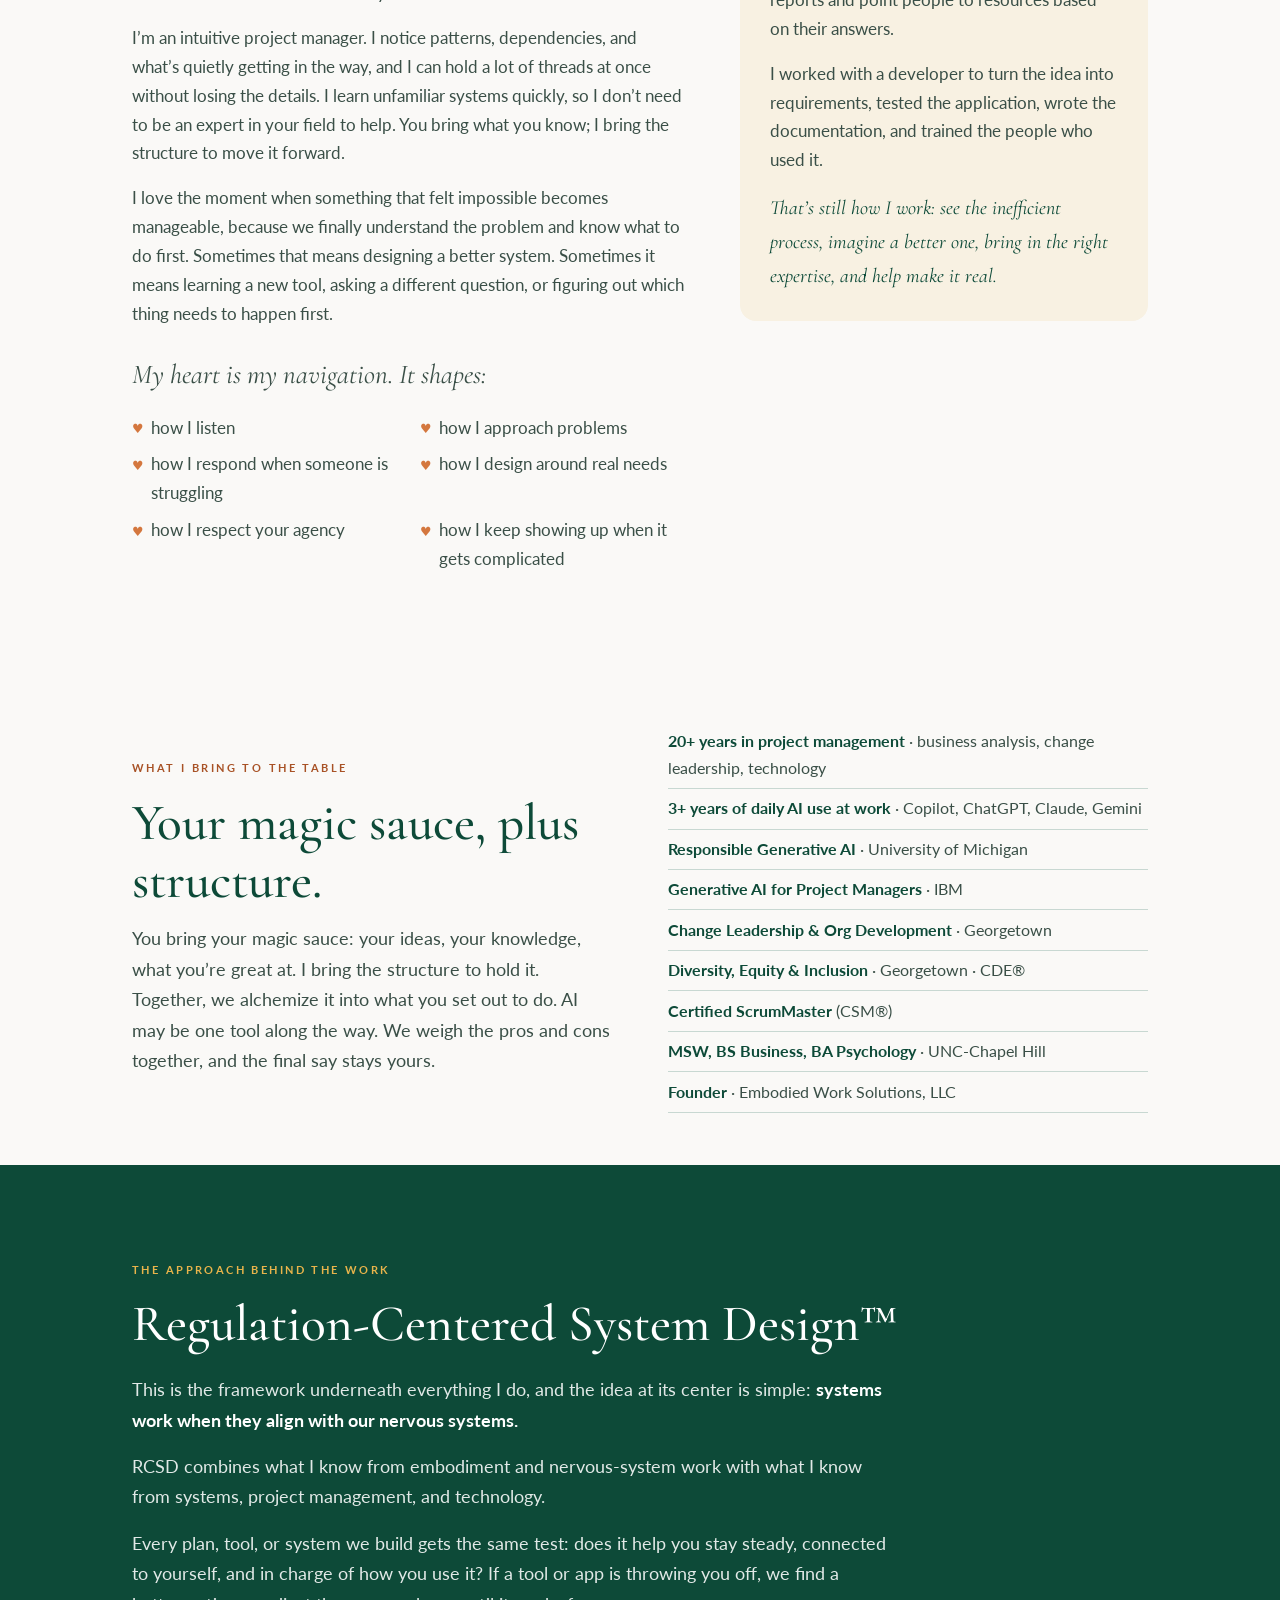
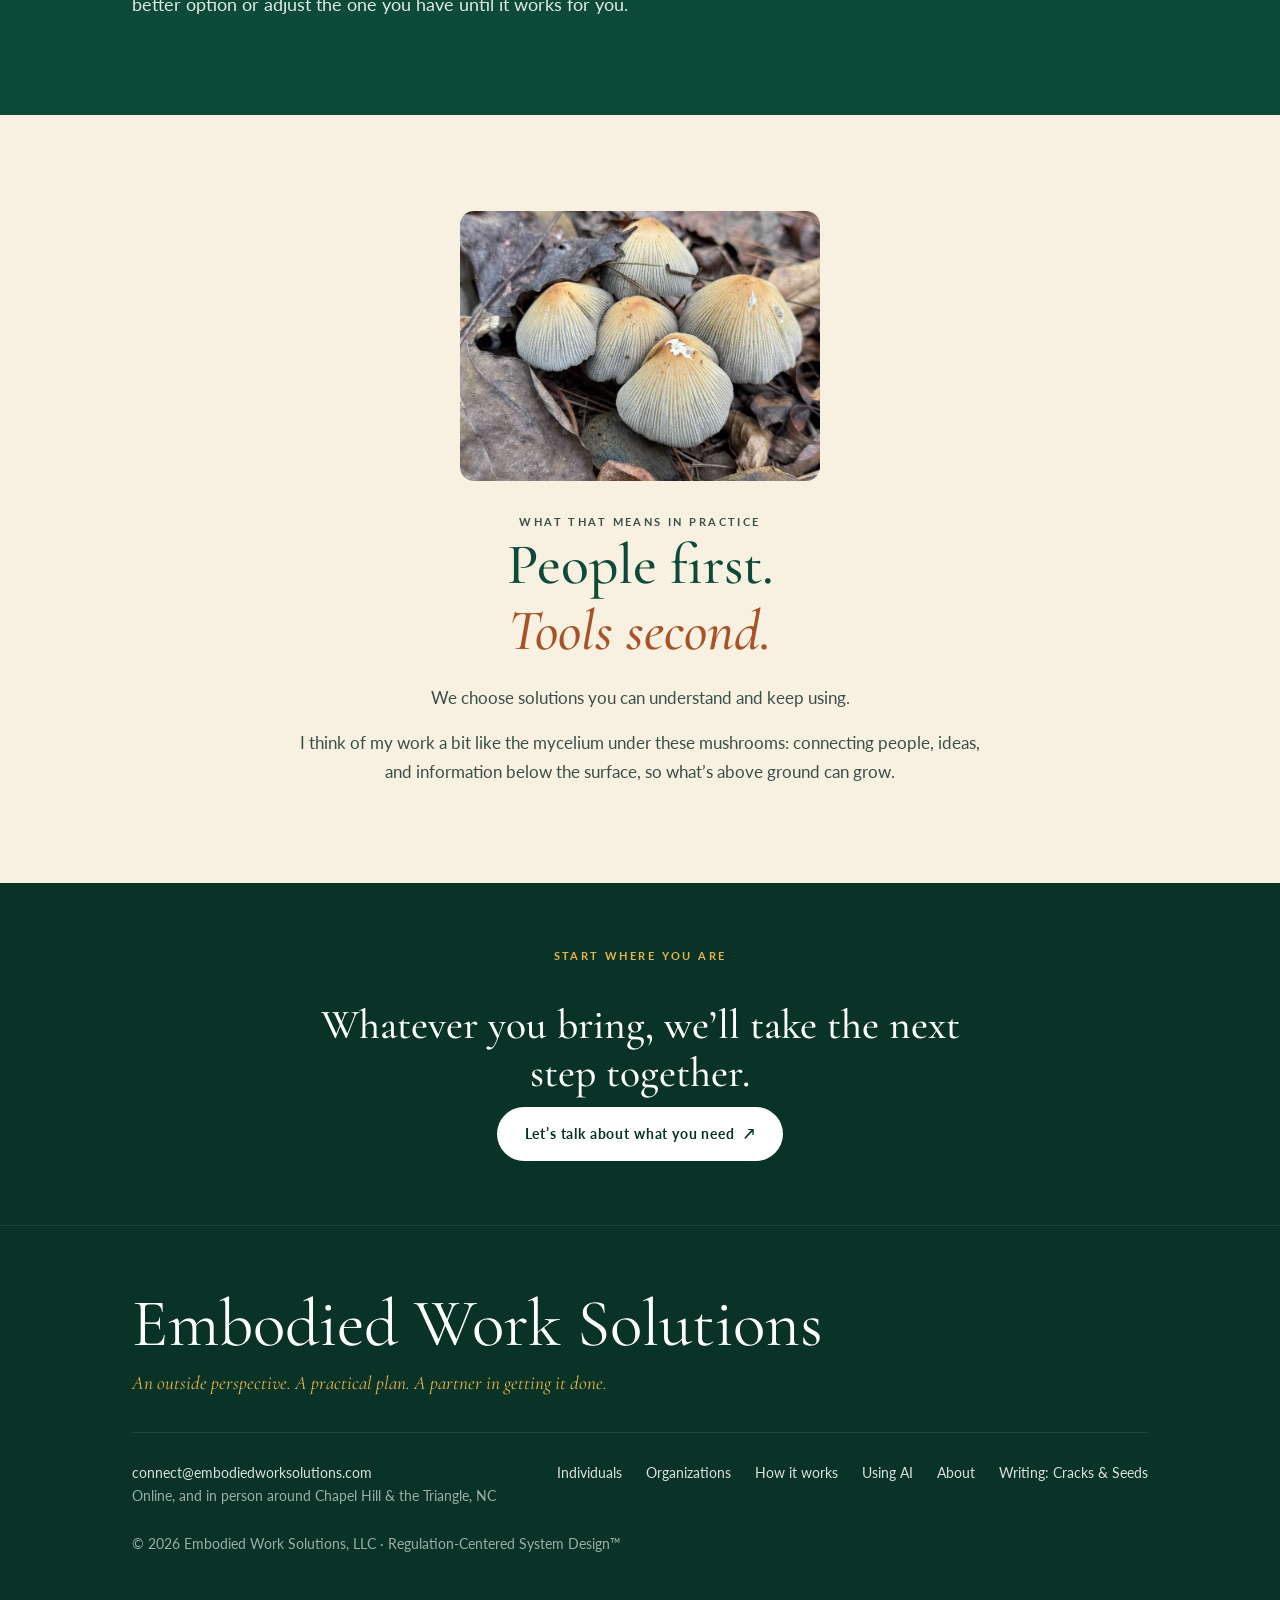
==== commit bb2b01ad: "Shorter homepage, nothing repeated elsewhere - Hero back to SK's forest and text only; eyebrow line " ====
--- a/about.html
+++ b/about.html
@@ -366,8 +366,6 @@
   <div class="wrap">
     <a href="index.html" class="brand" aria-label="Embodied Work Solutions, home"><img src="assets/leaf.webp" alt="" width="96" height="109" /><span>Embodied Work<br>Solutions</span></a>
     <ul class="nav-links">
-      <li><a href="index.html#who">Individuals</a></li>
-      <li><a href="index.html#organizations">Organizations</a></li>
       <li><a href="how-it-works.html">How it works</a></li>
       <li><a href="ai.html">Using AI</a></li>
       <li><a href="about.html" aria-current="page">About</a></li>
@@ -378,8 +376,6 @@
   <div class="mobile-menu" id="mobile-menu" hidden>
     <ul>
       <li><a href="index.html">Home</a></li>
-      <li><a href="index.html#who">Individuals</a></li>
-      <li><a href="index.html#organizations">Organizations</a></li>
       <li><a href="how-it-works.html">How it works</a></li>
       <li><a href="ai.html">Using AI</a></li>
       <li><a href="about.html" aria-current="page">About</a></li>
@@ -408,6 +404,7 @@
   <div class="wrap narrow">
     <div>
       <h2>Thinking partner. Implementation partner.</h2>
+      <p class="serif-line" style="margin-bottom:1rem">I don’t just help you figure it out. I help you do it.</p>
       <p class="lede">People bring me in to figure something out, make a complicated decision, get organized, solve a technology problem, build a business system, learn something unfamiliar, navigate change, or finally finish something they started.</p>
       <p class="muted">Most project help starts with your calendar. Ours starts with you. First, I pay attention to how you’re feeling and where you’re getting stuck. I take a whole-person approach, drawing on clinical social work training and years of embodiment work, so I may ask about your self-care, your well-being, and the support you have around you. Then we build the plan around all of it. That’s the “embodied” in Embodied Work Solutions.</p>
       <p class="muted">When a step feels hard, we get curious about it. Maybe it becomes smaller. Maybe we take it together. Maybe someone else is the right person for it.</p>
--- a/assets/ews.css
+++ b/assets/ews.css
@@ -389,3 +389,69 @@
 /* menu now has six items */
 @media (min-width: 761px) and (max-width: 1180px) { .nav-links { gap: 1.1rem; } .nav-links a { font-size: 13.5px; } .brand span { display: none; } }
 @media (min-width: 901px) { .client.org-help .cols > .slot { position: sticky; top: 96px; align-self: start; } }
+
+/* ---------- HOW I CAN HELP: individuals | organizations, side by side ---------- */
+.split-help { background: var(--warm-white); padding: 0 0 4rem; }
+.halves { display: grid; grid-template-columns: 1fr 1fr; gap: 0; }
+.half { display: flex; flex-direction: column; background: var(--warm-white); }
+.half.org { background: var(--forest-pale); }
+.half-photo { margin: 0; }
+.half-photo img { width: 100%; aspect-ratio: 4 / 3; max-height: 62vh; object-fit: cover; border-radius: 0 !important; display: block; }
+.half-body { padding: 3rem clamp(1.5rem, 5vw, 4.5rem) 3.5rem; max-width: 680px; }
+.half:first-child .half-body { margin-left: auto; }
+.half-body h2 { font-size: clamp(1.9rem, 3.2vw, 2.6rem); }
+.half-body .lede { font-size: 1.02rem; margin-bottom: 1.5rem; }
+.types { display: grid; gap: 0; border-top: 1px solid var(--rule); }
+.type { padding: 1.25rem 0; border-bottom: 1px solid var(--rule); }
+.type .who { font-size: 11px; letter-spacing: .18em; text-transform: uppercase; font-weight: 700; color: var(--terracotta); margin-bottom: .45rem; }
+.type h3 { font-size: 1.3rem; line-height: 1.25; margin-bottom: .5rem; }
+.type blockquote { margin: 0 0 .55rem; font-family: var(--serif); font-style: italic; font-size: 1.1rem; color: var(--text-mid); border-left: 2px solid var(--honey); padding-left: .8rem; }
+.type p { color: var(--text-mid); font-size: .96rem; }
+.half .thinking { margin-top: 0; }
+.half .cred { margin-top: 1.25rem; color: var(--text-mid); }
+.half .list-head { font-size: 1.3rem; margin: 1.5rem 0 .6rem; }
+.half .hire.half-list { list-style: none; padding: 0; margin: 0; display: grid; grid-template-columns: 1fr 1fr; gap: 0 1.25rem; }
+.half .hire.half-list li { padding: .45rem 0 .45rem 1.3rem; border-bottom: 1px solid var(--border); position: relative; color: var(--text-mid); font-size: .92rem; }
+.half .hire.half-list li::before { content: "→"; position: absolute; left: 0; color: var(--terracotta-light); }
+.half .ask { font-family: var(--serif); font-style: italic; font-size: 1.3rem; color: var(--terracotta); margin-top: 1.5rem; }
+.half .fine { font-size: .92rem; color: var(--text-muted); margin-top: .5rem; }
+.half .btn-row a.more { margin-left: .4rem; }
+.split-help .illustrative { margin-top: 2rem; text-align: center; }
+@media (max-width: 900px) {
+  .halves { grid-template-columns: 1fr; }
+  .half-body { max-width: none; padding: 2.25rem 1.25rem 2.75rem; }
+  .half-photo img { max-height: none; aspect-ratio: 16 / 10; }
+}
+@media (max-width: 480px) { .half .hire.half-list { grid-template-columns: 1fr; } }
+
+/* Lens: trenches → (arrow) → overlook */
+.lens-pair.journey-pair { grid-template-columns: 1fr 130px 1fr; gap: 1rem; align-items: center; }
+.journey-pair figure { min-height: 340px; }
+.journey-pair .step-n { display: inline-grid; place-items: center; width: 1.7rem; height: 1.7rem; border-radius: 50%; background: var(--honey); color: var(--forest-dark); font-weight: 700; font-size: .9rem; margin-bottom: .45rem; }
+.lens-arrow { display: flex; flex-direction: column; align-items: center; gap: .5rem; color: var(--terracotta); text-align: center; }
+.lens-arrow span { font-family: var(--serif); font-style: italic; font-size: 1.15rem; line-height: 1.2; color: var(--forest); }
+@media (max-width: 900px) {
+  .lens-pair.journey-pair { grid-template-columns: 1fr; }
+  .lens-arrow { flex-direction: row; justify-content: center; padding: .25rem 0; }
+  .lens-arrow svg { transform: rotate(90deg); width: 70px; height: 50px; }
+}
+
+/* Home hero (trees + text): promise line */
+.hero.has-photo .promise { font-family: var(--serif); font-style: italic; font-size: clamp(1.3rem, 2.4vw, 1.6rem); color: #fff; margin: -1rem 0 2rem; }
+/* For Individuals | For Organizations: space between the photos */
+.halves { gap: 1.5rem; padding: 0 1.5rem; }
+.half-photo img { border-radius: 16px !important; }
+.half, .half.org { background: transparent; }
+.half.org .half-body { background: var(--forest-pale); border-radius: 16px; margin-top: 1rem; }
+.half:first-child .half-body { background: var(--sand); border-radius: 16px; margin-top: 1rem; }
+.split-help { padding-top: 4rem; }
+.half-body h2 { margin-bottom: .35rem; }
+.half-body .subhead { font-family: var(--serif); font-style: italic; font-size: clamp(1.3rem, 2.2vw, 1.6rem); line-height: 1.3; color: var(--terracotta); margin-bottom: 1rem; }
+.half-body { max-width: none; }
+.half:first-child .half-body { margin-left: 0; }
+@media (max-width: 900px) { .halves { gap: 2rem; padding: 0 1rem; } }
+/* Exhale: questions in two columns */
+.wonder.two-col { display: grid; grid-template-columns: 1fr 1fr; gap: 0 2.5rem; margin-top: 2rem; }
+.wonder.two-col li:nth-child(2) { border-top: 1px solid var(--rule); }
+@media (max-width: 760px) { .wonder.two-col { grid-template-columns: 1fr; } .wonder.two-col li:nth-child(2) { border-top: 0; } }
+.half-body { flex: 1; }
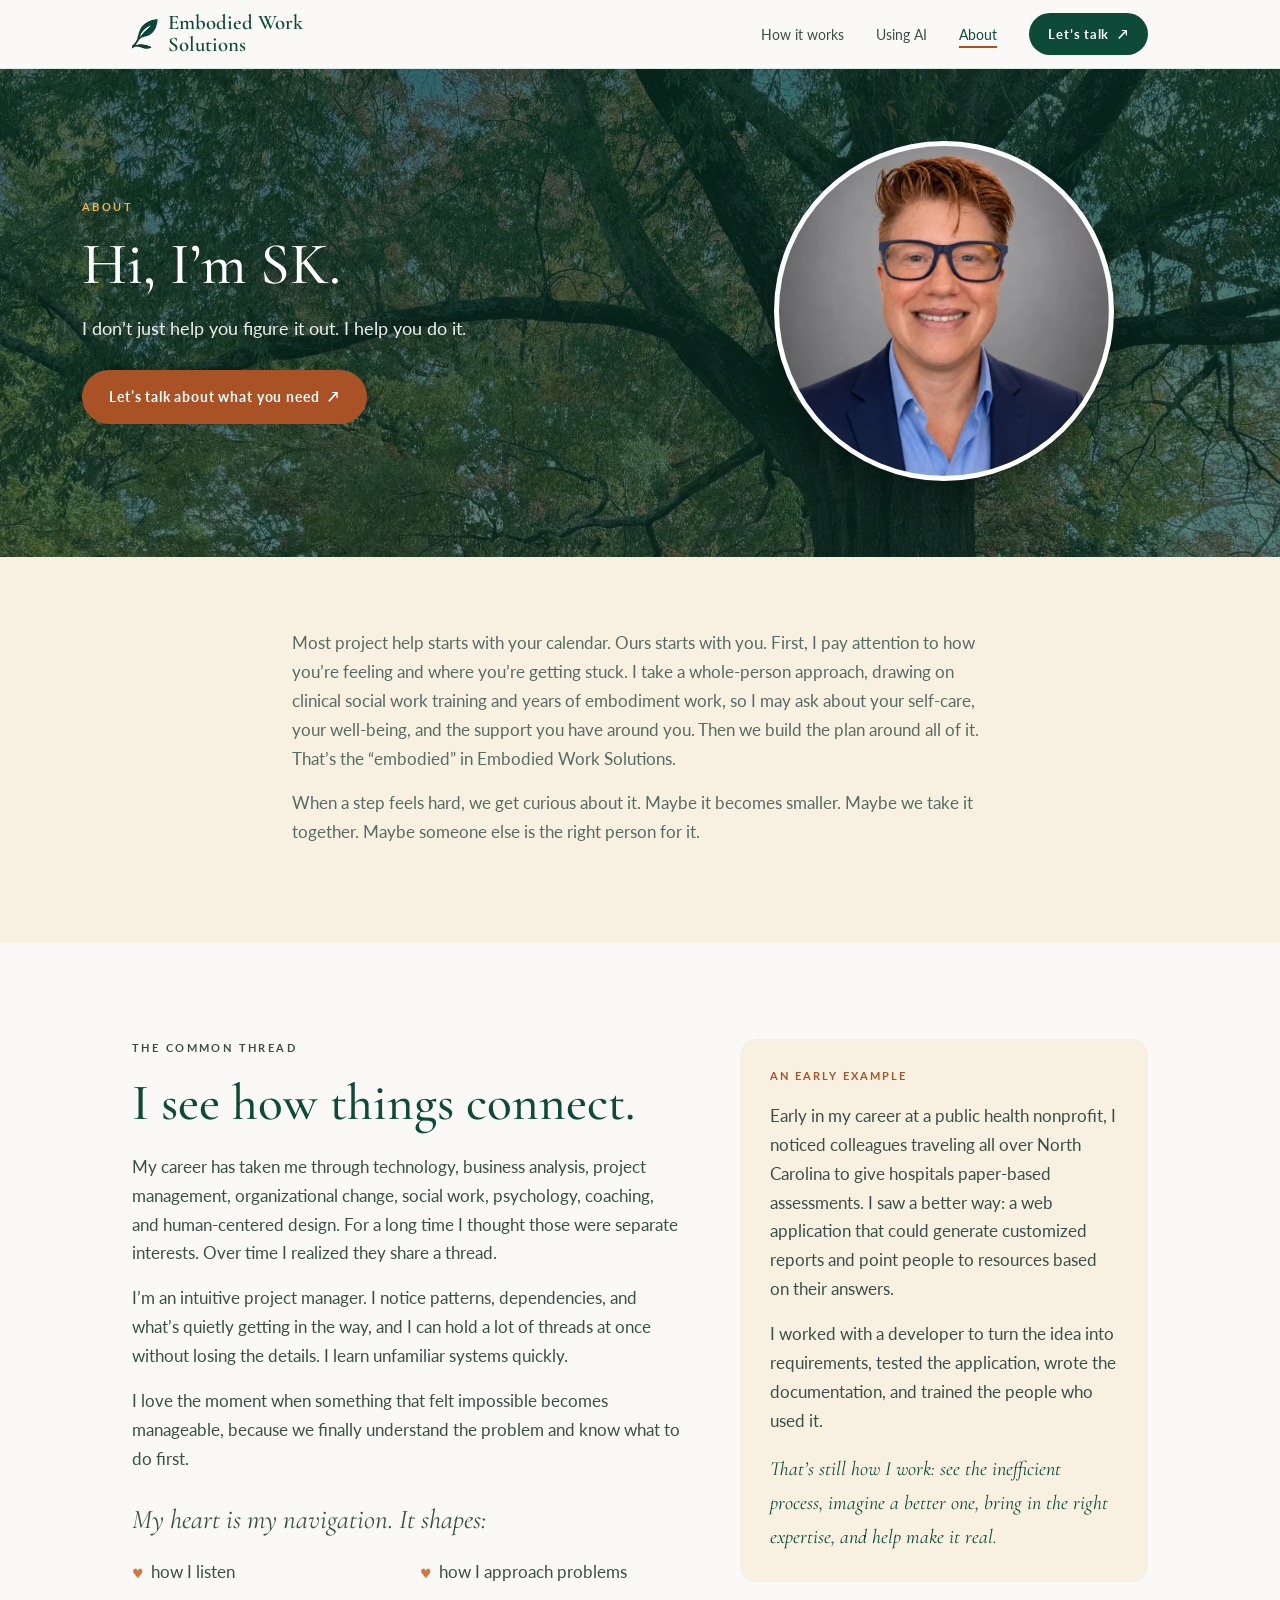
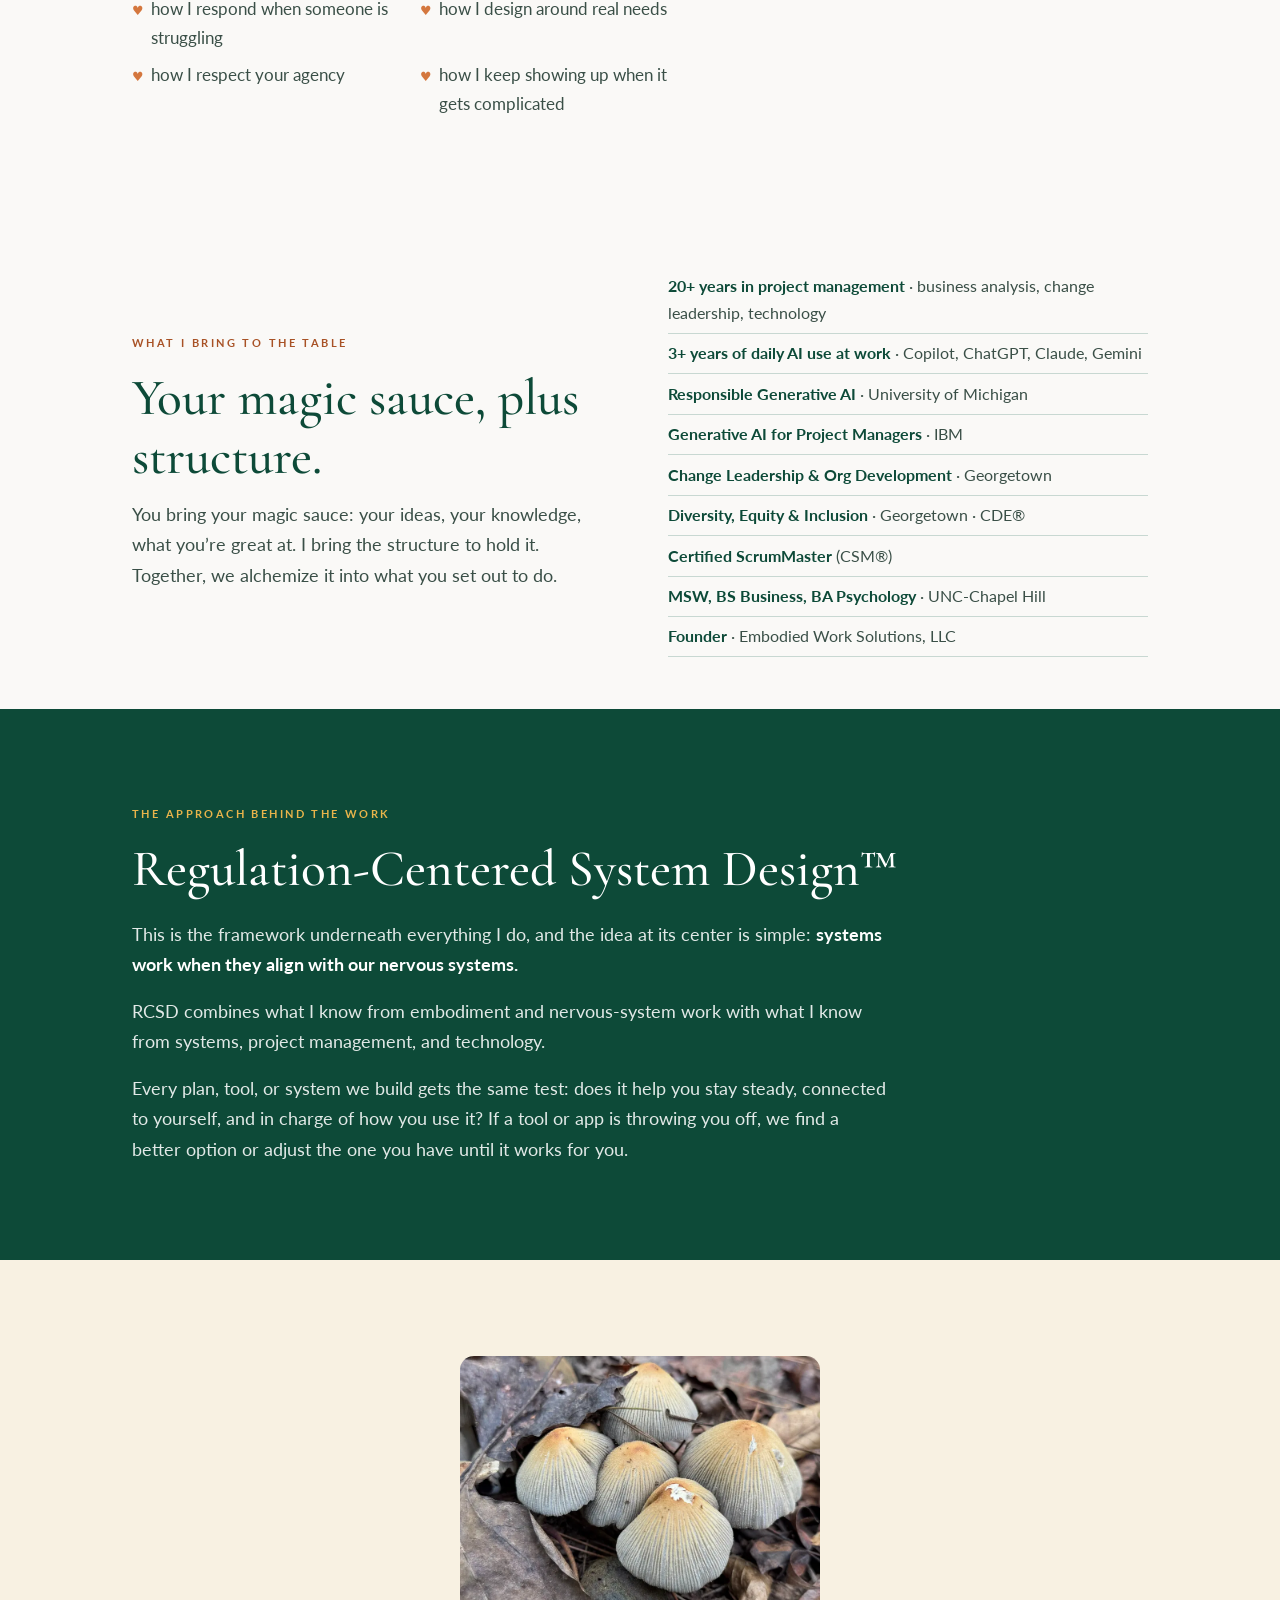
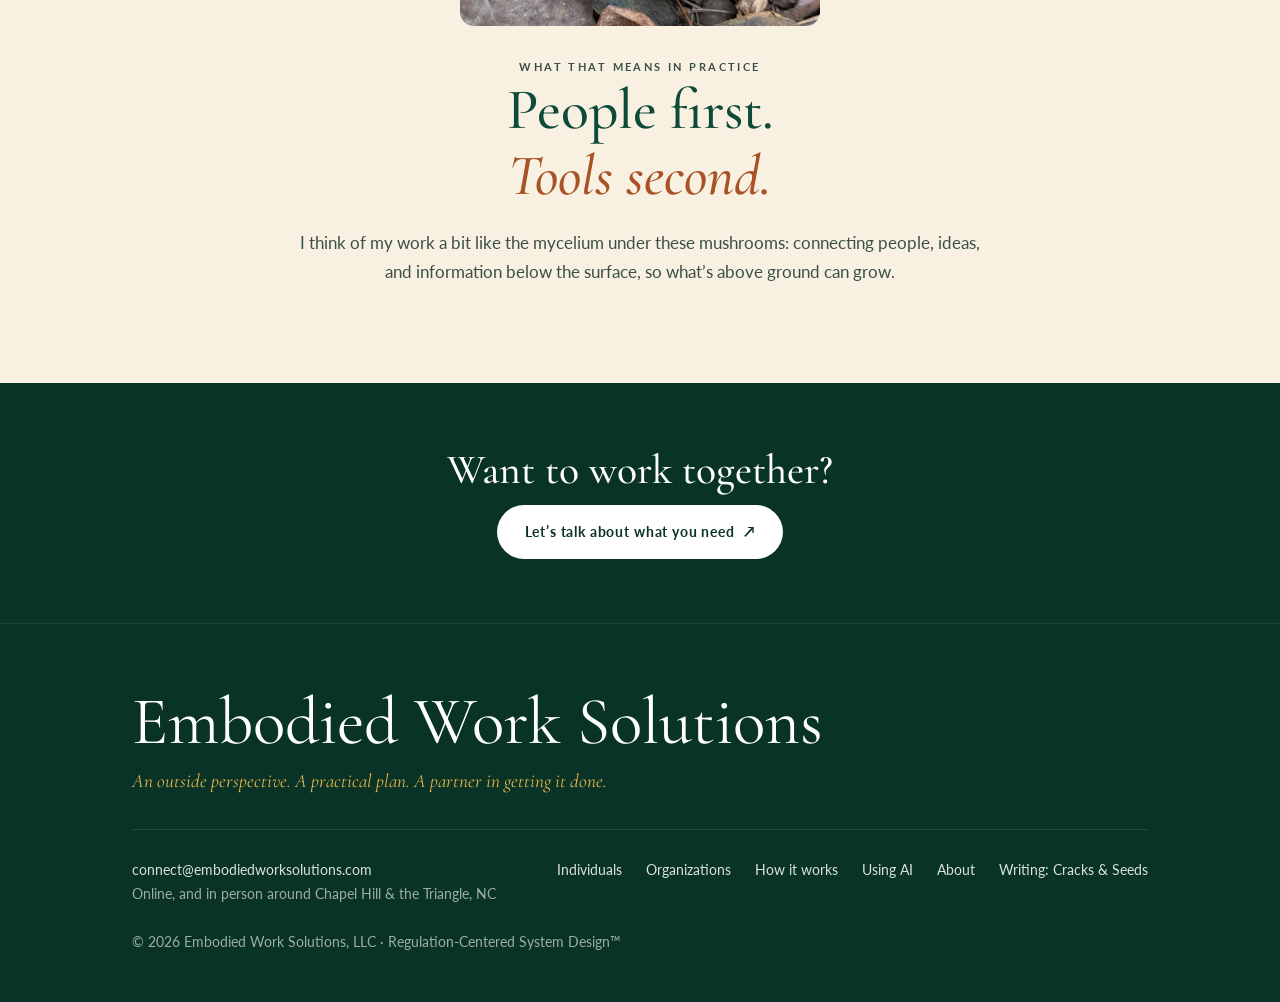
==== commit 73fca24d: "Remove duplication across pages (about 20% less copy) Each idea now has one home: - Home: hero lede " ====
--- a/about.html
+++ b/about.html
@@ -390,8 +390,8 @@
   <div class="wrap ph-grid">
     <div>
       <p class="eyebrow">About</p>
-      <h1>A real person in your corner. <em>Another member of your team.</em></h1>
-      <p class="lede">Hi, I’m SK. I help people see the bigger picture, figure out what needs to happen next, and then actually do it.</p>
+      <h1>Hi, I’m SK.</h1>
+      <p class="lede">I don’t just help you figure it out. I help you do it.</p>
       <div class="actions"><a href="contact.html" class="btn warm">Let’s talk about what you need <span class="arrow">↗</span></a></div>
     </div>
     <figure class="slot round">
@@ -403,10 +403,7 @@
 <section class="page-body about" id="about">
   <div class="wrap narrow">
     <div>
-      <h2>Thinking partner. Implementation partner.</h2>
-      <p class="serif-line" style="margin-bottom:1rem">I don’t just help you figure it out. I help you do it.</p>
-      <p class="lede">People bring me in to figure something out, make a complicated decision, get organized, solve a technology problem, build a business system, learn something unfamiliar, navigate change, or finally finish something they started.</p>
-      <p class="muted">Most project help starts with your calendar. Ours starts with you. First, I pay attention to how you’re feeling and where you’re getting stuck. I take a whole-person approach, drawing on clinical social work training and years of embodiment work, so I may ask about your self-care, your well-being, and the support you have around you. Then we build the plan around all of it. That’s the “embodied” in Embodied Work Solutions.</p>
+<p class="muted">Most project help starts with your calendar. Ours starts with you. First, I pay attention to how you’re feeling and where you’re getting stuck. I take a whole-person approach, drawing on clinical social work training and years of embodiment work, so I may ask about your self-care, your well-being, and the support you have around you. Then we build the plan around all of it. That’s the “embodied” in Embodied Work Solutions.</p>
       <p class="muted">When a step feels hard, we get curious about it. Maybe it becomes smaller. Maybe we take it together. Maybe someone else is the right person for it.</p>
     </div>
   </div>
@@ -418,8 +415,8 @@
       <p class="eyebrow">The common thread</p>
       <h2>I see how things connect.</h2>
       <p>My career has taken me through technology, business analysis, project management, organizational change, social work, psychology, coaching, and human-centered design. For a long time I thought those were separate interests. Over time I realized they share a thread.</p>
-      <p>I’m an intuitive project manager. I notice patterns, dependencies, and what’s quietly getting in the way, and I can hold a lot of threads at once without losing the details. I learn unfamiliar systems quickly, so I don’t need to be an expert in your field to help. You bring what you know; I bring the structure to move it forward.</p>
-      <p>I love the moment when something that felt impossible becomes manageable, because we finally understand the problem and know what to do first. Sometimes that means designing a better system. Sometimes it means learning a new tool, asking a different question, or figuring out which thing needs to happen first.</p>
+      <p>I’m an intuitive project manager. I notice patterns, dependencies, and what’s quietly getting in the way, and I can hold a lot of threads at once without losing the details. I learn unfamiliar systems quickly.</p>
+      <p>I love the moment when something that felt impossible becomes manageable, because we finally understand the problem and know what to do first.</p>
       <p class="heart serif-line" style="margin-top:1.75rem">My heart is my navigation. It shapes:</p>
       <ul class="heartlist">
         <li>how I listen</li><li>how I approach problems</li>
@@ -450,7 +447,7 @@
     <div>
     <p class="eyebrow">What I bring to the table</p>
     <h2>Your magic sauce, plus structure.</h2>
-    <p class="lede">You bring your magic sauce: your ideas, your knowledge, what you’re great at. I bring the structure to hold it. Together, we alchemize it into what you set out to do. AI may be one tool along the way. We weigh the pros and cons together, and the final say stays yours.</p>
+    <p class="lede">You bring your magic sauce: your ideas, your knowledge, what you’re great at. I bring the structure to hold it. Together, we alchemize it into what you set out to do.</p>
     </div>
     <ul class="cred-list">
       <li><strong>20+ years in project management</strong> · business analysis, change leadership, technology</li>
@@ -481,15 +478,13 @@
     <img class="mark" src="assets/photos/rcsd-mushrooms.webp" alt="A cluster of small mushrooms rising together from damp leaves, connected underground" loading="lazy" width="900" height="675" />
     <p class="eyebrow">What that means in practice</p>
     <h2>People first.<span>Tools second.</span></h2>
-    <p>We choose solutions you can understand and keep using.</p>
-    <p style="margin-top:1rem">I think of my work a bit like the mycelium under these mushrooms: connecting people, ideas, and information below the surface, so what’s above ground can grow.</p>
+<p style="margin-top:1rem">I think of my work a bit like the mycelium under these mushrooms: connecting people, ideas, and information below the surface, so what’s above ground can grow.</p>
   </div>
 </section>
 
 <section class="final compact" id="talk">
   <div class="wrap narrow">
-    <p class="eyebrow">Start where you are</p>
-    <h2>Whatever you bring, we’ll take the next step together.</h2>
+    <h2>Want to work together?</h2>
     <a href="contact.html" class="btn light">Let’s talk about what you need <span class="arrow">↗</span></a>
   </div>
 </section>
